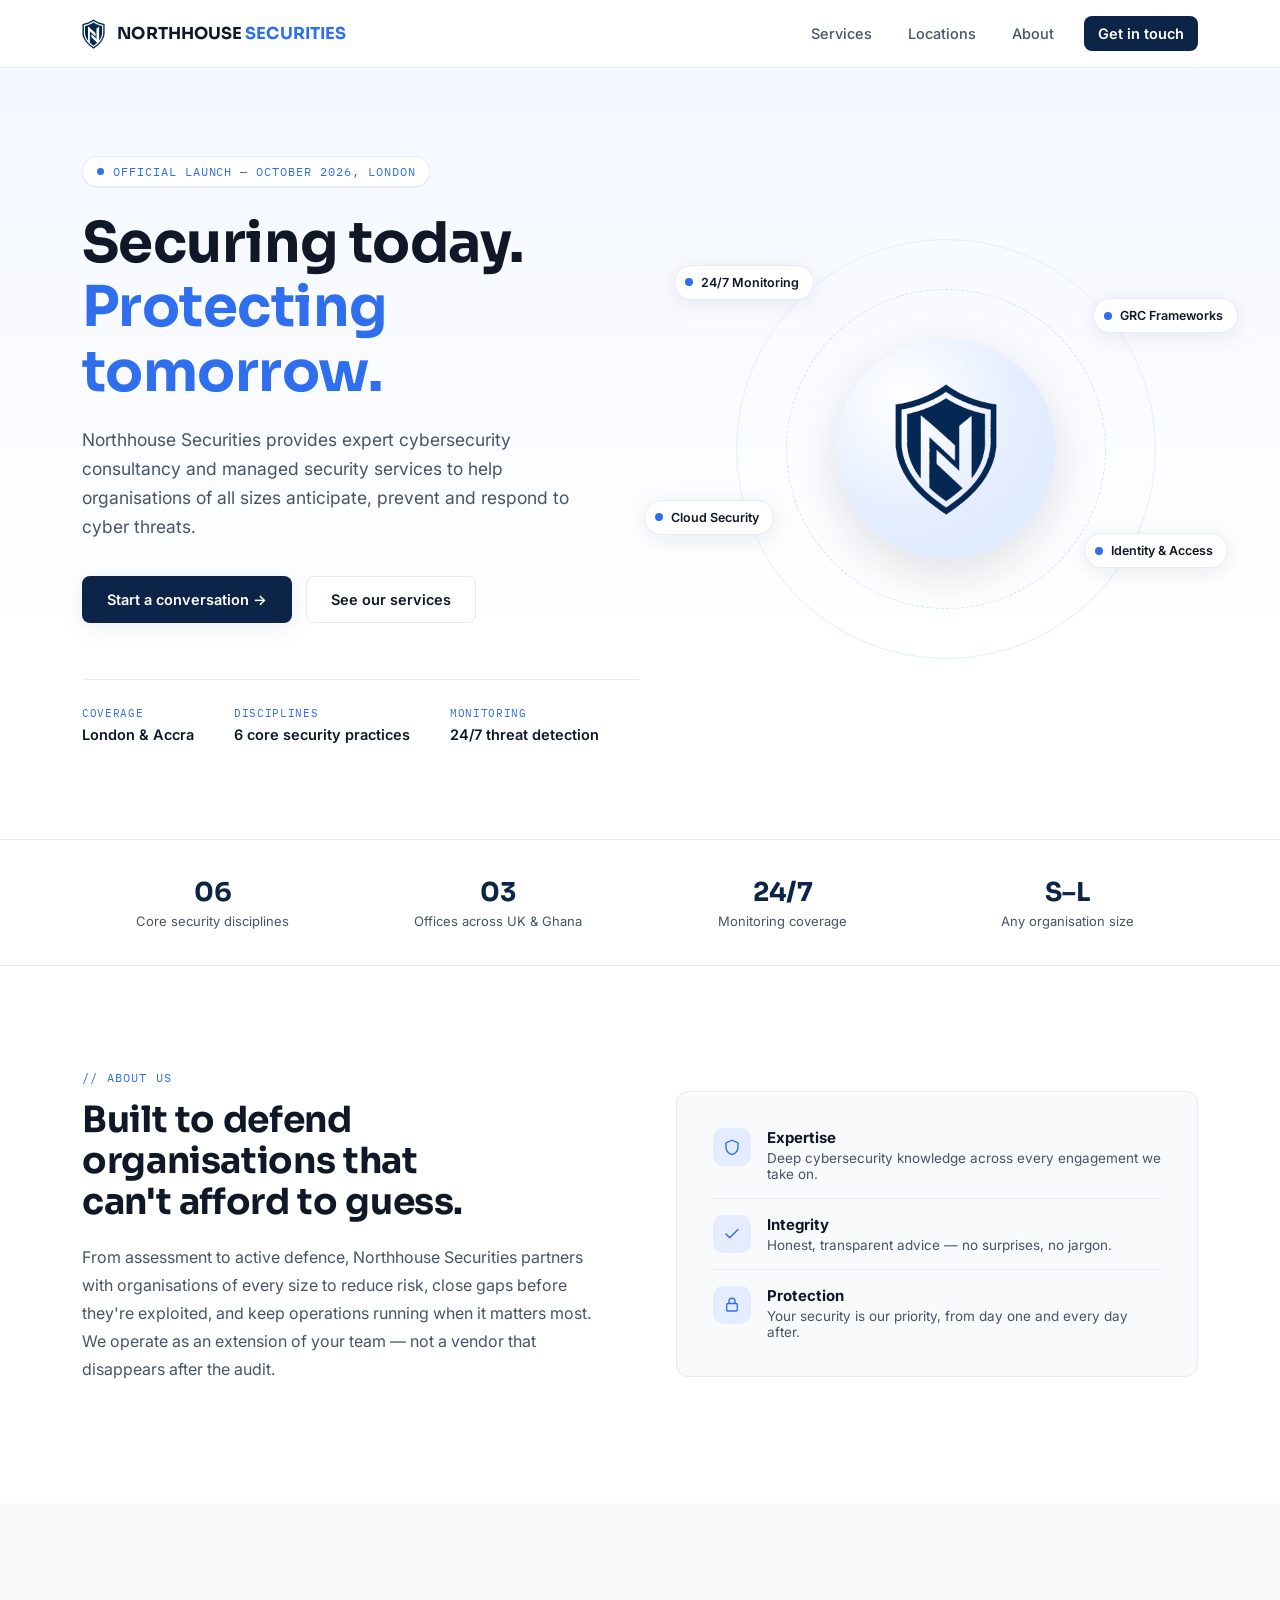
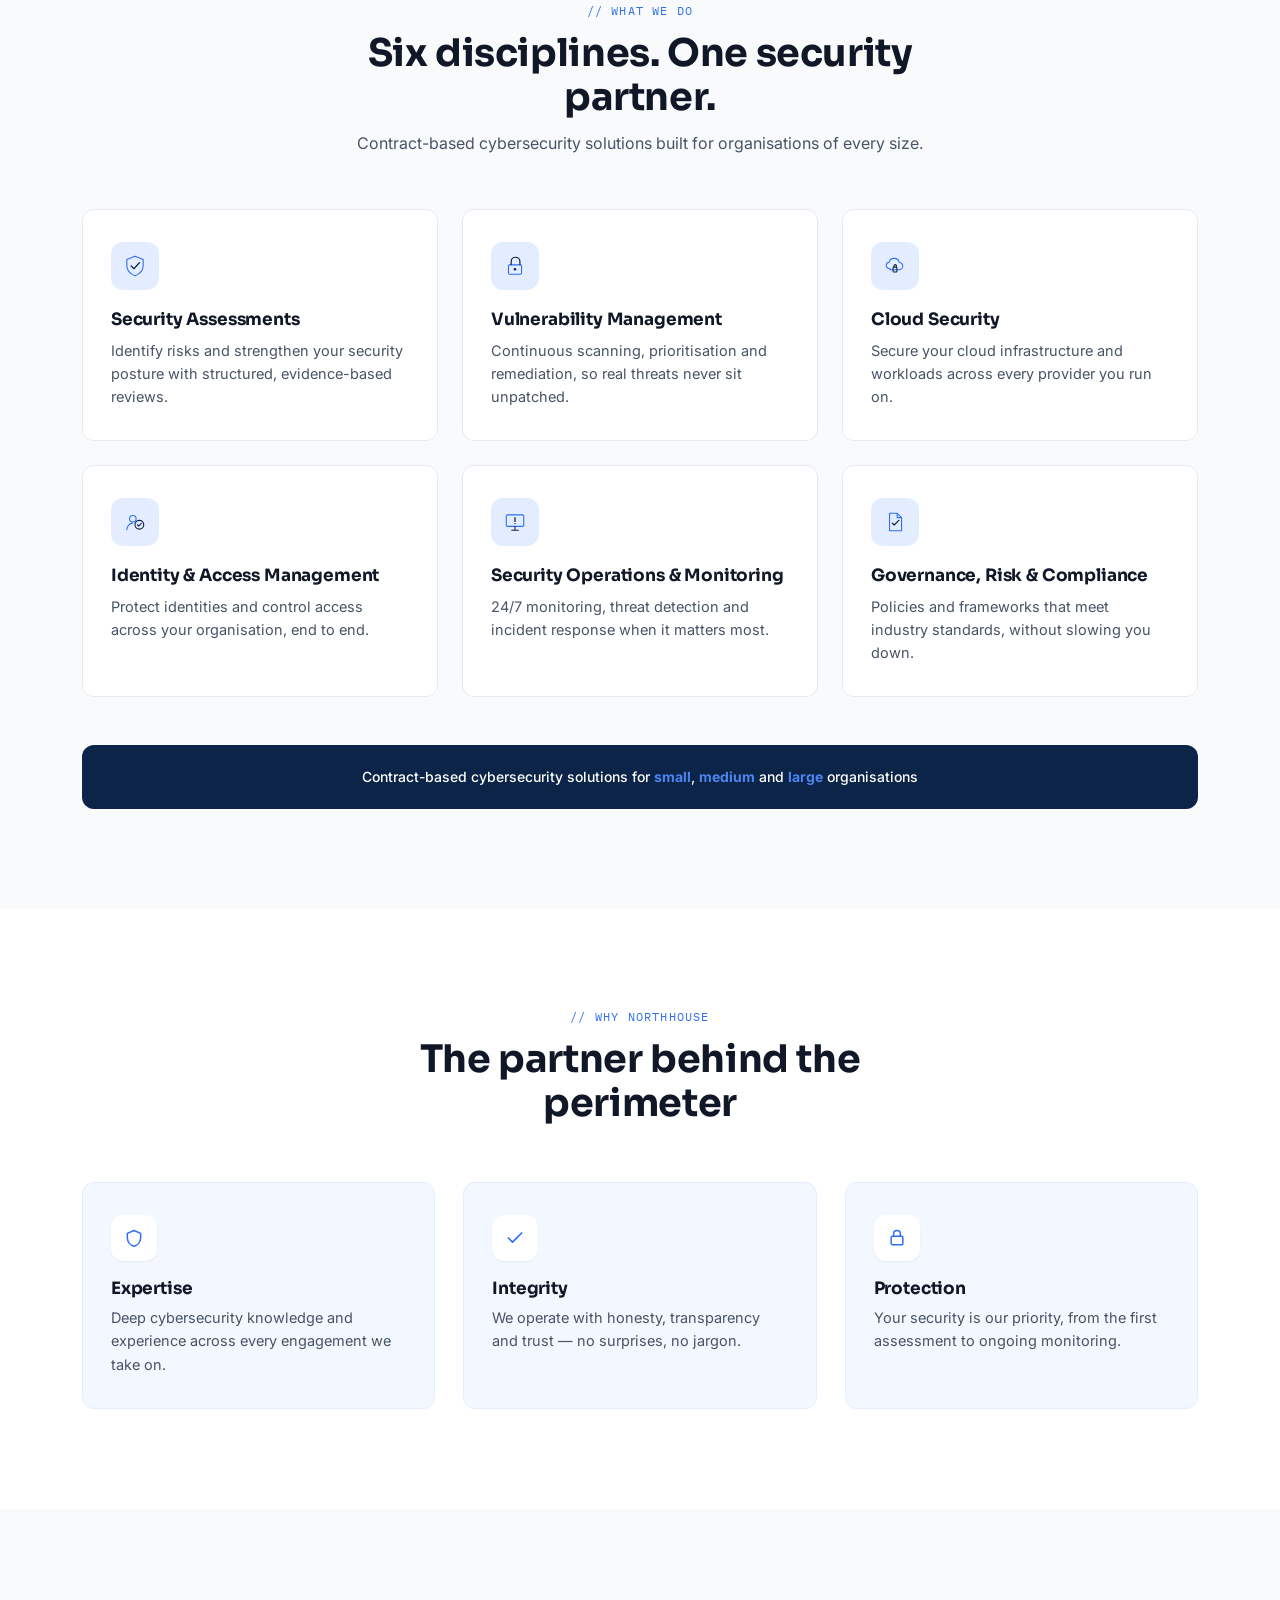
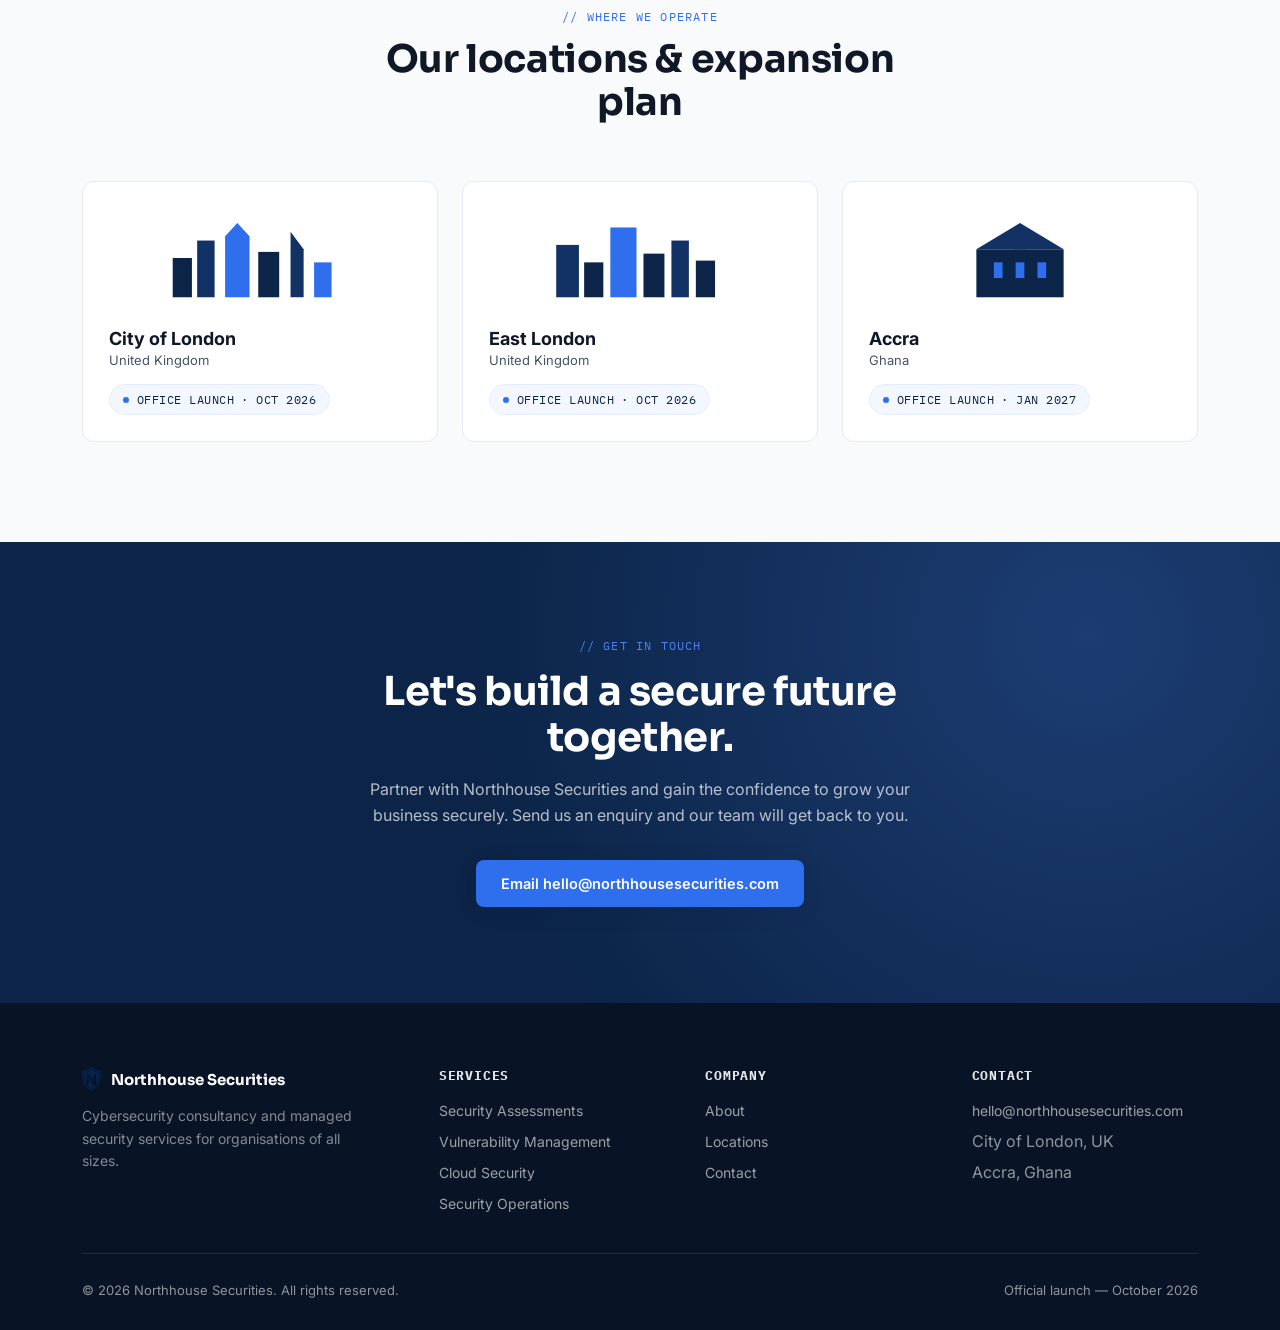
==== index.html @ 87405f00 "Add files via upload" ====
<!DOCTYPE html>
<html lang="en">
<head>
<meta charset="UTF-8">
<meta name="viewport" content="width=device-width, initial-scale=1.0">
<title>Northhouse Securities — Cybersecurity Consultancy &amp; Managed Security Services</title>
<meta name="description" content="Northhouse Securities provides expert cybersecurity consultancy and managed security services to help organisations of all sizes anticipate, prevent and respond to cyber threats.">
<link rel="icon" type="image/png" href="assets/logo.png">

<link rel="preconnect" href="https://fonts.googleapis.com">
<link rel="preconnect" href="https://fonts.gstatic.com" crossorigin>
<link href="https://fonts.googleapis.com/css2?family=Sora:wght@600;700;800&family=Inter:wght@400;500;600;700&family=IBM+Plex+Mono:wght@500;600&display=swap" rel="stylesheet">

<link rel="stylesheet" href="styles.css">
</head>
<body>

<header class="site-nav">
  <div class="nav-inner">
    <a href="#top" class="brand">
      <img src="assets/logo.png" alt="Northhouse Securities shield logo">
      <span class="brand-name">NORTHHOUSE <span>SECURITIES</span></span>
    </a>
    <button class="nav-toggle" aria-label="Toggle navigation menu" aria-expanded="false">
      <span></span><span></span><span></span>
    </button>
    <nav class="primary">
      <a href="#services">Services</a>
      <a href="#locations">Locations</a>
      <a href="#about">About</a>
      <a href="#contact" class="nav-cta">Get in touch</a>
    </nav>
  </div>
</header>

<main id="top">

  <!-- HERO -->
  <section class="hero">
    <div class="wrap hero-inner">
      <div>
        <span class="eyebrow"><span class="dot"></span> Official launch — October 2026, London</span>
        <h1>Securing today. <span class="accent">Protecting tomorrow.</span></h1>
        <p class="lede">Northhouse Securities provides expert cybersecurity consultancy and managed security services to help organisations of all sizes anticipate, prevent and respond to cyber threats.</p>
        <div class="hero-actions">
          <a href="#contact" class="btn btn-primary">Start a conversation →</a>
          <a href="#services" class="btn btn-ghost">See our services</a>
        </div>
        <div class="hero-meta">
          <div><div class="k">Coverage</div><div class="v">London &amp; Accra</div></div>
          <div><div class="k">Disciplines</div><div class="v">6 core security practices</div></div>
          <div><div class="k">Monitoring</div><div class="v">24/7 threat detection</div></div>
        </div>
      </div>
      <div class="hero-graphic" aria-hidden="true">
        <div class="hero-ring ring-1"></div>
        <div class="hero-ring ring-2"></div>
        <div class="hero-orb"><img src="assets/logo.png" alt=""></div>
        <div class="floating-chip chip-1"><span class="swatch"></span>24/7 Monitoring</div>
        <div class="floating-chip chip-2"><span class="swatch"></span>Cloud Security</div>
        <div class="floating-chip chip-3"><span class="swatch"></span>GRC Frameworks</div>
        <div class="floating-chip chip-4"><span class="swatch"></span>Identity &amp; Access</div>
      </div>
    </div>
  </section>

  <!-- FACT STRIP -->
  <section class="fact-strip">
    <div class="wrap">
      <div class="item"><div class="num">06</div><div class="lbl">Core security disciplines</div></div>
      <div class="item"><div class="num">03</div><div class="lbl">Offices across UK &amp; Ghana</div></div>
      <div class="item"><div class="num">24/7</div><div class="lbl">Monitoring coverage</div></div>
      <div class="item"><div class="num">S–L</div><div class="lbl">Any organisation size</div></div>
    </div>
  </section>

  <!-- MISSION -->
  <section class="mission" id="about">
    <div class="wrap mission-inner">
      <div>
        <span class="tag">// About us</span>
        <h2>Built to defend organisations that can't afford to guess.</h2>
        <p>From assessment to active defence, Northhouse Securities partners with organisations of every size to reduce risk, close gaps before they're exploited, and keep operations running when it matters most. We operate as an extension of your team — not a vendor that disappears after the audit.</p>
      </div>
      <div class="mission-card">
        <div class="row">
          <div class="icon-badge">
            <svg width="18" height="18" viewBox="0 0 24 24" fill="none"><path d="M12 3L20 6.5V11.5C20 16.5 16.6 20.7 12 22C7.4 20.7 4 16.5 4 11.5V6.5L12 3Z" stroke="#2F6FED" stroke-width="1.8" stroke-linejoin="round"/></svg>
          </div>
          <div>
            <div class="row-title">Expertise</div>
            <div class="row-sub">Deep cybersecurity knowledge across every engagement we take on.</div>
          </div>
        </div>
        <div class="row">
          <div class="icon-badge">
            <svg width="18" height="18" viewBox="0 0 24 24" fill="none"><path d="M4 12L9 17L20 6" stroke="#2F6FED" stroke-width="2" stroke-linecap="round" stroke-linejoin="round"/></svg>
          </div>
          <div>
            <div class="row-title">Integrity</div>
            <div class="row-sub">Honest, transparent advice — no surprises, no jargon.</div>
          </div>
        </div>
        <div class="row">
          <div class="icon-badge">
            <svg width="18" height="18" viewBox="0 0 24 24" fill="none"><rect x="5" y="10" width="14" height="10" rx="1.5" stroke="#2F6FED" stroke-width="1.8"/><path d="M8 10V7A4 4 0 0 1 16 7V10" stroke="#2F6FED" stroke-width="1.8"/></svg>
          </div>
          <div>
            <div class="row-title">Protection</div>
            <div class="row-sub">Your security is our priority, from day one and every day after.</div>
          </div>
        </div>
      </div>
    </div>
  </section>

  <!-- SERVICES -->
  <section class="section services" id="services">
    <div class="wrap">
      <div class="section-head">
        <span class="tag">// What we do</span>
        <h2>Six disciplines. One security partner.</h2>
        <p>Contract-based cybersecurity solutions built for organisations of every size.</p>
      </div>
      <div class="services-grid">
        <div class="service-card">
          <div class="icon-badge"><svg width="24" height="24" viewBox="0 0 44 44" fill="none"><path d="M22 4L37 10V21C37 30 30.5 36.5 22 40C13.5 36.5 7 30 7 21V10L22 4Z" stroke="#2F6FED" stroke-width="2" stroke-linejoin="round"/><path d="M15 22L20 27L30 16" stroke="#0B2447" stroke-width="2.2" stroke-linecap="round" stroke-linejoin="round"/></svg></div>
          <h3>Security Assessments</h3>
          <p>Identify risks and strengthen your security posture with structured, evidence-based reviews.</p>
        </div>
        <div class="service-card">
          <div class="icon-badge"><svg width="24" height="24" viewBox="0 0 44 44" fill="none"><rect x="10" y="20" width="24" height="17" rx="2" stroke="#2F6FED" stroke-width="2"/><path d="M15 20V14C15 9.5 18.5 6 23 6C27.5 6 31 9.5 31 14V20" stroke="#0B2447" stroke-width="2.2"/><circle cx="22" cy="28" r="2.4" fill="#0B2447"/></svg></div>
          <h3>Vulnerability Management</h3>
          <p>Continuous scanning, prioritisation and remediation, so real threats never sit unpatched.</p>
        </div>
        <div class="service-card">
          <div class="icon-badge"><svg width="24" height="24" viewBox="0 0 44 44" fill="none"><path d="M13 27C9 27 6 24.2 6 20.8C6 17.7 8.4 15.2 11.4 15C12.4 10.9 16.1 8 20.5 8C25.2 8 29.1 11.3 29.9 15.6C33.4 15.9 36.2 18.7 36.2 22.2C36.2 25.9 33.1 29 29.3 29H13Z" stroke="#2F6FED" stroke-width="2" stroke-linejoin="round"/><rect x="18.5" y="24" width="7" height="9" rx="1.4" stroke="#0B2447" stroke-width="2"/><path d="M20.2 24V21.8C20.2 20.5 21.2 19.5 22.4 19.5C23.6 19.5 24.6 20.5 24.6 21.8V24" stroke="#0B2447" stroke-width="2"/></svg></div>
          <h3>Cloud Security</h3>
          <p>Secure your cloud infrastructure and workloads across every provider you run on.</p>
        </div>
        <div class="service-card">
          <div class="icon-badge"><svg width="24" height="24" viewBox="0 0 44 44" fill="none"><circle cx="18" cy="16" r="6" stroke="#2F6FED" stroke-width="2"/><path d="M7 36C7 29.4 12.2 24 18 24" stroke="#2F6FED" stroke-width="2" stroke-linecap="round"/><circle cx="30" cy="27" r="8" stroke="#0B2447" stroke-width="2"/><path d="M26.5 27L28.8 29.5L33.5 24.5" stroke="#0B2447" stroke-width="2" stroke-linecap="round" stroke-linejoin="round"/></svg></div>
          <h3>Identity &amp; Access Management</h3>
          <p>Protect identities and control access across your organisation, end to end.</p>
        </div>
        <div class="service-card">
          <div class="icon-badge"><svg width="24" height="24" viewBox="0 0 44 44" fill="none"><rect x="6" y="9" width="32" height="21" rx="2" stroke="#2F6FED" stroke-width="2"/><path d="M16 37H28" stroke="#0B2447" stroke-width="2" stroke-linecap="round"/><path d="M22 30V37" stroke="#0B2447" stroke-width="2"/><path d="M22 14V21M22 25V25.1" stroke="#0B2447" stroke-width="2.4" stroke-linecap="round"/></svg></div>
          <h3>Security Operations &amp; Monitoring</h3>
          <p>24/7 monitoring, threat detection and incident response when it matters most.</p>
        </div>
        <div class="service-card">
          <div class="icon-badge"><svg width="24" height="24" viewBox="0 0 44 44" fill="none"><path d="M12 6H26L34 14V38H12V6Z" stroke="#2F6FED" stroke-width="2" stroke-linejoin="round"/><path d="M26 6V14H34" stroke="#2F6FED" stroke-width="2" stroke-linejoin="round"/><path d="M17 24L20.5 27.5L29 19" stroke="#0B2447" stroke-width="2.2" stroke-linecap="round" stroke-linejoin="round"/></svg></div>
          <h3>Governance, Risk &amp; Compliance</h3>
          <p>Policies and frameworks that meet industry standards, without slowing you down.</p>
        </div>
      </div>
      <div class="contract-banner">Contract-based cybersecurity solutions for <strong>small</strong>, <strong>medium</strong> and <strong>large</strong> organisations</div>
    </div>
  </section>

  <!-- VALUES -->
  <section class="section values">
    <div class="wrap">
      <div class="section-head">
        <span class="tag">// Why Northhouse</span>
        <h2>The partner behind the perimeter</h2>
      </div>
      <div class="values-grid">
        <div class="value-card">
          <div class="icon-badge"><svg width="20" height="20" viewBox="0 0 24 24" fill="none"><path d="M12 3L20 6.5V11.5C20 16.5 16.6 20.7 12 22C7.4 20.7 4 16.5 4 11.5V6.5L12 3Z" stroke="#2F6FED" stroke-width="1.8" stroke-linejoin="round"/></svg></div>
          <h3>Expertise</h3>
          <p>Deep cybersecurity knowledge and experience across every engagement we take on.</p>
        </div>
        <div class="value-card">
          <div class="icon-badge"><svg width="20" height="20" viewBox="0 0 24 24" fill="none"><path d="M4 12L9 17L20 6" stroke="#2F6FED" stroke-width="2" stroke-linecap="round" stroke-linejoin="round"/></svg></div>
          <h3>Integrity</h3>
          <p>We operate with honesty, transparency and trust — no surprises, no jargon.</p>
        </div>
        <div class="value-card">
          <div class="icon-badge"><svg width="20" height="20" viewBox="0 0 24 24" fill="none"><rect x="5" y="10" width="14" height="10" rx="1.5" stroke="#2F6FED" stroke-width="1.8"/><path d="M8 10V7A4 4 0 0 1 16 7V10" stroke="#2F6FED" stroke-width="1.8"/></svg></div>
          <h3>Protection</h3>
          <p>Your security is our priority, from the first assessment to ongoing monitoring.</p>
        </div>
      </div>
    </div>
  </section>

  <!-- LOCATIONS -->
  <section class="section locations" id="locations">
    <div class="wrap">
      <div class="section-head">
        <span class="tag">// Where we operate</span>
        <h2>Our locations &amp; expansion plan</h2>
      </div>
      <div class="timeline">
        <div class="stop">
          <svg class="skyline" viewBox="0 0 220 110" fill="none" xmlns="http://www.w3.org/2000/svg">
            <rect x="10" y="55" width="22" height="45" fill="#0B2447"/>
            <rect x="38" y="35" width="20" height="65" fill="#123164"/>
            <polygon points="70,100 70,30 84,15 98,30 98,100" fill="#2F6FED"/>
            <rect x="108" y="48" width="24" height="52" fill="#0B2447"/>
            <polygon points="145,100 145,25 160,45 160,100" fill="#123164"/>
            <rect x="172" y="60" width="20" height="40" fill="#2F6FED"/>
          </svg>
          <div class="city">City of London</div>
          <div class="country">United Kingdom</div>
          <div class="launch-tag"><span class="dot"></span> Office launch · Oct 2026</div>
        </div>
        <div class="stop">
          <svg class="skyline" viewBox="0 0 220 110" fill="none" xmlns="http://www.w3.org/2000/svg">
            <rect x="14" y="40" width="26" height="60" fill="#123164"/>
            <rect x="46" y="60" width="22" height="40" fill="#0B2447"/>
            <rect x="76" y="20" width="30" height="80" fill="#2F6FED"/>
            <rect x="114" y="50" width="24" height="50" fill="#0B2447"/>
            <rect x="146" y="35" width="20" height="65" fill="#123164"/>
            <rect x="174" y="58" width="22" height="42" fill="#0B2447"/>
          </svg>
          <div class="city">East London</div>
          <div class="country">United Kingdom</div>
          <div class="launch-tag"><span class="dot"></span> Office launch · Oct 2026</div>
        </div>
        <div class="stop">
          <svg class="skyline" viewBox="0 0 220 110" fill="none" xmlns="http://www.w3.org/2000/svg">
            <rect x="60" y="45" width="100" height="55" fill="#0B2447"/>
            <polygon points="60,45 110,15 160,45" fill="#123164"/>
            <rect x="80" y="60" width="10" height="18" fill="#2F6FED"/>
            <rect x="105" y="60" width="10" height="18" fill="#2F6FED"/>
            <rect x="130" y="60" width="10" height="18" fill="#2F6FED"/>
            <rect x="103" y="30" width="14" height="15" fill="#123164"/>
          </svg>
          <div class="city">Accra</div>
          <div class="country">Ghana</div>
          <div class="launch-tag"><span class="dot"></span> Office launch · Jan 2027</div>
        </div>
      </div>
    </div>
  </section>

  <!-- CTA / CONTACT -->
  <section class="cta-section" id="contact">
    <div class="wrap cta-inner">
      <span class="tag">// Get in touch</span>
      <h2>Let's build a secure future together.</h2>
      <p>Partner with Northhouse Securities and gain the confidence to grow your business securely. Send us an enquiry and our team will get back to you.</p>
      <div class="cta-actions">
        <a href="mailto:hello@northhousesecurities.com" class="btn btn-primary">Email hello@northhousesecurities.com</a>
      </div>
    </div>
  </section>

</main>

<footer>
  <div class="wrap">
    <div class="footer-grid">
      <div>
        <div class="footer-brand">
          <img src="assets/logo.png" alt="Northhouse Securities">
          <span>Northhouse Securities</span>
        </div>
        <p class="footer-desc">Cybersecurity consultancy and managed security services for organisations of all sizes.</p>
      </div>
      <div class="footer-col">
        <h4>Services</h4>
        <ul>
          <li><a href="#services">Security Assessments</a></li>
          <li><a href="#services">Vulnerability Management</a></li>
          <li><a href="#services">Cloud Security</a></li>
          <li><a href="#services">Security Operations</a></li>
        </ul>
      </div>
      <div class="footer-col">
        <h4>Company</h4>
        <ul>
          <li><a href="#about">About</a></li>
          <li><a href="#locations">Locations</a></li>
          <li><a href="#contact">Contact</a></li>
        </ul>
      </div>
      <div class="footer-col">
        <h4>Contact</h4>
        <ul>
          <li><a href="mailto:hello@northhousesecurities.com">hello@northhousesecurities.com</a></li>
          <li>City of London, UK</li>
          <li>Accra, Ghana</li>
        </ul>
      </div>
    </div>
    <div class="footer-bottom">
      <div>© 2026 Northhouse Securities. All rights reserved.</div>
      <div>Official launch — October 2026</div>
    </div>
  </div>
</footer>

<script src="script.js"></script>
</body>
</html>
---- styles.css ----
:root{
  --navy-950:#081326;
  --navy-900:#0b2447;
  --navy-800:#123164;
  --navy-700:#1a4080;
  --blue-600:#2f6fed;
  --blue-500:#4d84f2;
  --blue-100:#e4edff;
  --blue-50:#f3f7ff;
  --slate-900:#101828;
  --slate-600:#475467;
  --slate-400:#98a2b3;
  --border:#e6eaf2;
  --gray-50:#f8fafc;
  --white:#ffffff;
  --radius:12px;
  --radius-sm:8px;
  --maxw:1180px;
  --shadow-sm: 0 1px 2px rgba(16,24,40,0.06);
  --shadow-md: 0 4px 24px rgba(16,24,40,0.08);
  --shadow-lg: 0 16px 48px rgba(16,24,40,0.12);
}

*,*::before,*::after{ box-sizing:border-box; }
html{ scroll-behavior:smooth; }
@media (prefers-reduced-motion: reduce){
  html{ scroll-behavior:auto; }
  *{ animation-duration:0.001ms !important; animation-iteration-count:1 !important; transition-duration:0.001ms !important; }
}

body{
  margin:0;
  font-family:'Inter', sans-serif;
  color:var(--slate-600);
  background:var(--white);
  -webkit-font-smoothing:antialiased;
}

h1,h2,h3{
  font-family:'Sora', sans-serif;
  color:var(--slate-900);
  line-height:1.15;
  margin:0;
  letter-spacing:-0.01em;
  font-weight:700;
}

.mono{
  font-family:'IBM Plex Mono', monospace;
  letter-spacing:0.06em;
}

a{ color:inherit; }
img{ max-width:100%; display:block; }

.wrap{
  max-width:var(--maxw);
  margin:0 auto;
  padding:0 32px;
}

:focus-visible{
  outline:3px solid var(--blue-500);
  outline-offset:3px;
}

/* ---------- NAV ---------- */
header.site-nav{
  position:sticky;
  top:0;
  z-index:50;
  background:rgba(255,255,255,0.9);
  backdrop-filter:blur(10px);
  border-bottom:1px solid var(--border);
}
.nav-inner{
  max-width:var(--maxw);
  margin:0 auto;
  padding:16px 32px;
  display:flex;
  align-items:center;
  justify-content:space-between;
}
.brand{
  display:flex;
  align-items:center;
  gap:12px;
  color:var(--slate-900);
  text-decoration:none;
}
.brand img{ height:30px; width:auto; }
.brand-name{
  font-family:'Sora', sans-serif;
  font-weight:700;
  font-size:16.5px;
  letter-spacing:0.005em;
}
.brand-name span{ color:var(--blue-600); }

nav.primary{ display:flex; align-items:center; gap:8px; }
nav.primary a{
  color:var(--slate-600);
  text-decoration:none;
  font-size:14.5px;
  font-weight:500;
  padding:9px 14px;
  border-radius:var(--radius-sm);
  transition:color .15s ease, background .15s ease;
}
nav.primary a:not(.nav-cta):hover{ color:var(--slate-900); background:var(--gray-50); }
.nav-cta{
  background:var(--navy-900) !important;
  color:var(--white) !important;
  margin-left:8px;
  font-weight:600 !important;
}
.nav-cta:hover{ background:var(--blue-600) !important; }

.nav-toggle{
  display:none;
  background:none;
  border:1px solid var(--border);
  border-radius:var(--radius-sm);
  width:40px;
  height:36px;
  padding:0;
  cursor:pointer;
  flex-direction:column;
  align-items:center;
  justify-content:center;
  gap:5px;
}
.nav-toggle span{
  display:block;
  width:18px;
  height:2px;
  background:var(--slate-900);
  transition:transform .2s ease, opacity .2s ease;
}
.nav-toggle[aria-expanded="true"] span:nth-child(1){ transform:translateY(7px) rotate(45deg); }
.nav-toggle[aria-expanded="true"] span:nth-child(2){ opacity:0; }
.nav-toggle[aria-expanded="true"] span:nth-child(3){ transform:translateY(-7px) rotate(-45deg); }

/* ---------- HERO ---------- */
.hero{
  position:relative;
  background:linear-gradient(180deg, var(--blue-50) 0%, var(--white) 78%);
  overflow:hidden;
  padding:88px 0 96px;
}
.hero-inner{
  display:grid;
  grid-template-columns:1.05fr 0.95fr;
  gap:56px;
  align-items:center;
  position:relative;
  z-index:2;
}
.eyebrow{
  display:inline-flex;
  align-items:center;
  gap:9px;
  font-family:'IBM Plex Mono', monospace;
  font-size:12px;
  letter-spacing:0.08em;
  text-transform:uppercase;
  color:var(--blue-600);
  background:var(--white);
  border:1px solid var(--blue-100);
  padding:7px 14px;
  border-radius:999px;
  margin-bottom:24px;
  box-shadow:var(--shadow-sm);
}
.eyebrow .dot{
  width:7px; height:7px; border-radius:50%;
  background:var(--blue-600);
  box-shadow:0 0 0 0 rgba(47,111,237,0.5);
  animation:pulse 2s infinite;
}
@keyframes pulse{
  0%{ box-shadow:0 0 0 0 rgba(47,111,237,0.45); }
  70%{ box-shadow:0 0 0 8px rgba(47,111,237,0); }
  100%{ box-shadow:0 0 0 0 rgba(47,111,237,0); }
}
.hero h1{
  font-size:clamp(36px, 4.6vw, 56px);
  max-width:15ch;
}
.hero h1 .accent{ color:var(--blue-600); }
.hero p.lede{
  font-size:17.5px;
  line-height:1.65;
  color:var(--slate-600);
  max-width:48ch;
  margin:22px 0 34px;
}
.hero-actions{ display:flex; gap:14px; flex-wrap:wrap; align-items:center; }
.btn{
  display:inline-flex;
  align-items:center;
  gap:8px;
  padding:14px 24px;
  border-radius:var(--radius-sm);
  font-family:'Inter', sans-serif;
  font-size:14.5px;
  font-weight:600;
  text-decoration:none;
  transition:transform .15s ease, background .15s ease, border-color .15s ease, box-shadow .15s ease;
  cursor:pointer;
  border:1px solid transparent;
}
.btn:hover{ transform:translateY(-1px); }
.btn-primary{ background:var(--navy-900); color:var(--white); box-shadow:var(--shadow-md); }
.btn-primary:hover{ background:var(--blue-600); }
.btn-ghost{ border-color:var(--border); color:var(--slate-900); background:var(--white); }
.btn-ghost:hover{ border-color:var(--slate-400); }

.hero-meta{
  margin-top:56px;
  display:flex;
  gap:40px;
  flex-wrap:wrap;
  border-top:1px solid var(--border);
  padding-top:26px;
}
.hero-meta div .k{ font-size:11px; color:var(--blue-600); margin-bottom:6px; font-family:'IBM Plex Mono',monospace; letter-spacing:0.06em; text-transform:uppercase; }
.hero-meta div .v{ font-size:14.5px; font-weight:600; color:var(--slate-900); }

/* Hero graphic */
.hero-graphic{
  position:relative;
  height:420px;
  display:flex;
  align-items:center;
  justify-content:center;
}
.hero-ring{
  position:absolute;
  border-radius:50%;
  border:1px solid var(--blue-100);
}
.ring-1{ width:420px; height:420px; }
.ring-2{ width:320px; height:320px; border-style:dashed; border-color:#cfe0ff; }
.hero-orb{
  width:220px; height:220px;
  border-radius:50%;
  background:radial-gradient(circle at 32% 28%, #ffffff 0%, var(--blue-100) 55%, #dfeaff 100%);
  box-shadow:var(--shadow-lg);
  display:flex;
  align-items:center;
  justify-content:center;
}
.hero-orb img{ width:104px; height:auto; }
.floating-chip{
  position:absolute;
  display:flex;
  align-items:center;
  gap:8px;
  background:var(--white);
  border:1px solid var(--border);
  box-shadow:var(--shadow-md);
  border-radius:999px;
  padding:9px 14px 9px 10px;
  font-size:12.5px;
  font-weight:600;
  color:var(--slate-900);
  animation:float 5s ease-in-out infinite;
}
.floating-chip .swatch{ width:8px; height:8px; border-radius:50%; background:var(--blue-600); flex:none; }
.chip-1{ top:6%; left:-4%; animation-delay:0s; }
.chip-2{ top:62%; left:-10%; animation-delay:1.2s; }
.chip-3{ top:14%; right:-8%; animation-delay:0.6s; }
.chip-4{ top:70%; right:-6%; animation-delay:1.8s; }
@keyframes float{
  0%,100%{ transform:translateY(0); }
  50%{ transform:translateY(-10px); }
}

/* ---------- FACT STRIP ---------- */
.fact-strip{
  background:var(--white);
  border-top:1px solid var(--border);
  border-bottom:1px solid var(--border);
  padding:36px 0;
}
.fact-strip .wrap{
  display:grid;
  grid-template-columns:repeat(4,1fr);
  gap:24px;
}
.fact-strip .item{ text-align:center; }
.fact-strip .num{
  font-family:'Sora', sans-serif;
  font-weight:700;
  font-size:26px;
  color:var(--navy-900);
}
.fact-strip .lbl{ font-size:13px; color:var(--slate-600); margin-top:4px; }

/* ---------- MISSION ---------- */
.mission{ padding:104px 0; background:var(--white); }
.mission-inner{
  display:grid;
  grid-template-columns:1fr 1fr;
  gap:72px;
  align-items:center;
}
.mission .tag{
  font-family:'IBM Plex Mono', monospace;
  font-size:12px;
  letter-spacing:0.1em;
  color:var(--blue-600);
  text-transform:uppercase;
  display:block;
  margin-bottom:14px;
}
.mission h2{ font-size:clamp(26px,3.2vw,36px); max-width:15ch; margin-bottom:20px; }
.mission p{ font-size:16px; line-height:1.75; color:var(--slate-600); }
.mission-card{
  background:var(--gray-50);
  border:1px solid var(--border);
  border-radius:var(--radius);
  padding:36px;
}
.mission-card .row{
  display:flex;
  gap:16px;
  align-items:flex-start;
  padding:16px 0;
  border-bottom:1px solid var(--border);
}
.mission-card .row:last-child{ border-bottom:none; padding-bottom:0; }
.mission-card .row:first-child{ padding-top:0; }
.mission-card .icon-badge{
  width:38px; height:38px;
  border-radius:10px;
  background:var(--blue-100);
  display:flex; align-items:center; justify-content:center;
  flex:none;
}
.mission-card .row-title{ font-weight:700; color:var(--slate-900); font-size:15px; margin-bottom:3px; }
.mission-card .row-sub{ font-size:13.5px; color:var(--slate-600); }

/* ---------- SECTION HEAD ---------- */
.section{ padding:100px 0; }
.section-head{
  max-width:60ch;
  margin:0 auto 56px;
  text-align:center;
}
.section-head .tag{
  font-family:'IBM Plex Mono', monospace;
  font-size:12px;
  letter-spacing:0.1em;
  color:var(--blue-600);
  text-transform:uppercase;
  margin-bottom:14px;
  display:block;
}
.section-head h2{ font-size:clamp(28px,3.6vw,38px); }
.section-head p{ margin-top:14px; font-size:16px; color:var(--slate-600); }

/* ---------- SERVICES ---------- */
.services{ background:var(--gray-50); }
.services-grid{
  display:grid;
  grid-template-columns:repeat(3,1fr);
  gap:24px;
}
.service-card{
  background:var(--white);
  border:1px solid var(--border);
  border-radius:var(--radius);
  padding:32px 28px;
  transition:transform .18s ease, box-shadow .18s ease, border-color .18s ease;
}
.service-card:hover{ transform:translateY(-3px); box-shadow:var(--shadow-md); border-color:#d8e2f5; }
.service-card .icon-badge{
  width:48px; height:48px;
  border-radius:12px;
  background:var(--blue-100);
  display:flex; align-items:center; justify-content:center;
  margin-bottom:20px;
}
.service-card h3{
  font-size:17px;
  font-weight:700;
  color:var(--slate-900);
  margin-bottom:9px;
}
.service-card p{
  font-size:14.5px;
  line-height:1.6;
  color:var(--slate-600);
  margin:0;
}

.contract-banner{
  margin-top:48px;
  background:var(--navy-900);
  color:var(--white);
  padding:20px 32px;
  text-align:center;
  line-height:1.7;
  border-radius:var(--radius);
  font-size:14px;
  font-weight:500;
}
.contract-banner strong{ color:var(--blue-500); font-weight:700; }

/* ---------- VALUES ---------- */
.values{ background:var(--white); }
.values-grid{
  display:grid;
  grid-template-columns:repeat(3,1fr);
  gap:28px;
}
.value-card{
  padding:32px 28px;
  border-radius:var(--radius);
  background:var(--blue-50);
  border:1px solid var(--blue-100);
}
.value-card .icon-badge{
  width:46px; height:46px;
  border-radius:12px;
  background:var(--white);
  box-shadow:var(--shadow-sm);
  display:flex; align-items:center; justify-content:center;
  margin-bottom:18px;
}
.value-card h3{ font-size:17px; margin-bottom:8px; }
.value-card p{ font-size:14.5px; line-height:1.6; color:var(--slate-600); margin:0; }

/* ---------- LOCATIONS ---------- */
.locations{ background:var(--gray-50); }
.timeline{
  display:grid;
  grid-template-columns:repeat(3,1fr);
  gap:24px;
}
.stop{
  background:var(--white);
  border:1px solid var(--border);
  border-radius:var(--radius);
  padding:28px 26px 26px;
  position:relative;
}
.stop .skyline{
  width:100%;
  height:96px;
  margin-bottom:18px;
}
.stop .city{
  font-weight:700;
  font-size:18px;
  color:var(--slate-900);
  margin-bottom:3px;
}
.stop .country{
  font-size:13px;
  color:var(--slate-600);
  margin-bottom:16px;
}
.stop .launch-tag{
  display:inline-flex;
  align-items:center;
  gap:8px;
  font-family:'IBM Plex Mono', monospace;
  font-size:11.5px;
  letter-spacing:0.04em;
  text-transform:uppercase;
  color:var(--navy-900);
  background:var(--blue-50);
  border:1px solid var(--blue-100);
  padding:7px 13px;
  border-radius:999px;
}
.stop .launch-tag .dot{ width:6px; height:6px; border-radius:50%; background:var(--blue-600); }

/* ---------- CONTACT / CTA ---------- */
.cta-section{
  background:var(--navy-900);
  color:var(--white);
  padding:96px 0;
  position:relative;
  overflow:hidden;
}
.cta-section::before{
  content:"";
  position:absolute;
  inset:0;
  background:radial-gradient(circle at 85% 20%, rgba(79,132,242,0.25), transparent 55%);
  pointer-events:none;
}
.cta-inner{ position:relative; z-index:1; text-align:center; max-width:640px; margin:0 auto; }
.cta-inner .tag{
  font-family:'IBM Plex Mono', monospace;
  font-size:12px;
  letter-spacing:0.1em;
  color:var(--blue-500);
  text-transform:uppercase;
  display:block;
  margin-bottom:16px;
}
.cta-inner h2{ color:var(--white); font-size:clamp(28px,4vw,40px); margin-bottom:16px; }
.cta-inner p{ color:rgba(255,255,255,0.7); font-size:16px; line-height:1.6; margin-bottom:32px; }
.cta-inner .btn-primary{ background:var(--blue-600); }
.cta-inner .btn-primary:hover{ background:var(--blue-500); }
.cta-inner .btn-ghost{ background:transparent; border-color:rgba(255,255,255,0.25); color:var(--white); }
.cta-inner .btn-ghost:hover{ border-color:rgba(255,255,255,0.6); }
.cta-actions{ display:flex; gap:14px; justify-content:center; flex-wrap:wrap; }

/* ---------- FOOTER ---------- */
footer{
  background:var(--navy-950);
  color:rgba(255,255,255,0.55);
  padding:64px 0 32px;
}
.footer-grid{
  display:grid;
  grid-template-columns:1.4fr 1fr 1fr 1fr;
  gap:40px;
  padding-bottom:40px;
  border-bottom:1px solid rgba(255,255,255,0.1);
}
.footer-brand{ display:flex; align-items:center; gap:10px; color:var(--white); margin-bottom:14px; }
.footer-brand img{ height:24px; }
.footer-brand span{ font-family:'Sora',sans-serif; font-weight:700; font-size:15px; }
.footer-col h4{
  color:rgba(255,255,255,0.9);
  font-size:13px;
  text-transform:uppercase;
  letter-spacing:0.06em;
  font-family:'IBM Plex Mono', monospace;
  margin:0 0 16px;
}
.footer-col ul{ list-style:none; margin:0; padding:0; display:flex; flex-direction:column; gap:11px; }
.footer-col a{ text-decoration:none; color:rgba(255,255,255,0.6); font-size:14px; transition:color .15s ease; }
.footer-col a:hover{ color:var(--white); }
.footer-desc{ font-size:14px; line-height:1.6; color:rgba(255,255,255,0.5); max-width:32ch; }
.footer-bottom{
  padding-top:28px;
  display:flex;
  justify-content:space-between;
  flex-wrap:wrap;
  gap:12px;
  font-size:13px;
}

/* ---------- RESPONSIVE ---------- */
@media (max-width: 980px){
  .hero-inner{ grid-template-columns:1fr; }
  .hero-graphic{ display:none; }
  .mission-inner{ grid-template-columns:1fr; gap:36px; }
  .services-grid{ grid-template-columns:1fr 1fr; }
  .values-grid{ grid-template-columns:1fr; }
  .timeline{ grid-template-columns:1fr; }
  .footer-grid{ grid-template-columns:1fr 1fr; }
  .fact-strip .wrap{ grid-template-columns:1fr 1fr; }
}
@media (max-width: 880px){
  .nav-toggle{ display:flex; }
  nav.primary{
    position:absolute;
    top:100%;
    left:0;
    right:0;
    flex-direction:column;
    align-items:stretch;
    gap:2px;
    background:var(--white);
    border-bottom:1px solid var(--border);
    max-height:0;
    overflow:hidden;
    transition:max-height .25s ease;
    padding:0 16px;
  }
  nav.primary.open{ max-height:320px; padding:12px 16px 16px; }
  nav.primary a{ width:100%; padding:12px 14px; }
  .nav-cta{ margin-left:0; text-align:center; justify-content:center; }
}
@media (max-width: 560px){
  .wrap{ padding:0 20px; }
  .hero{ padding:64px 0 56px; }
  .hero-meta{ flex-direction:column; gap:16px; }
  .services-grid{ grid-template-columns:1fr; }
  .footer-grid{ grid-template-columns:1fr; gap:32px; }
  .footer-bottom{ flex-direction:column; }
}
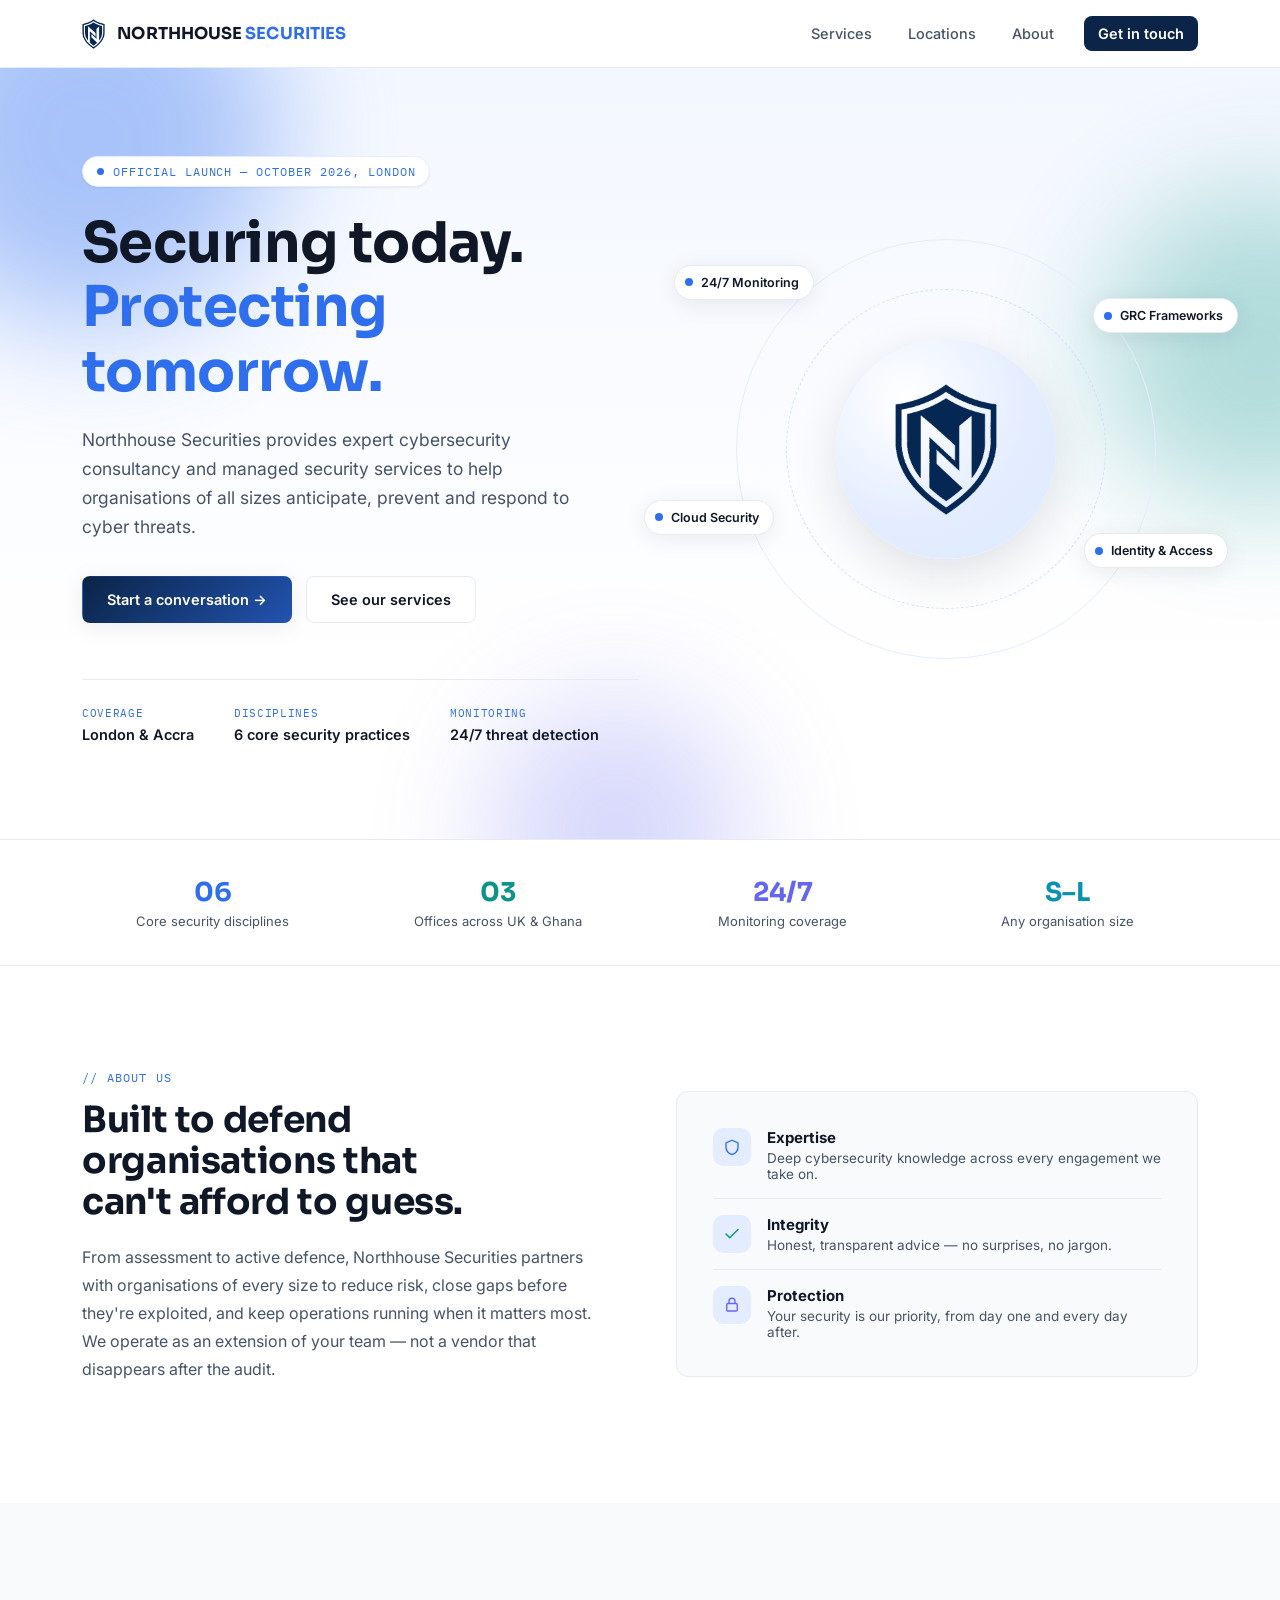
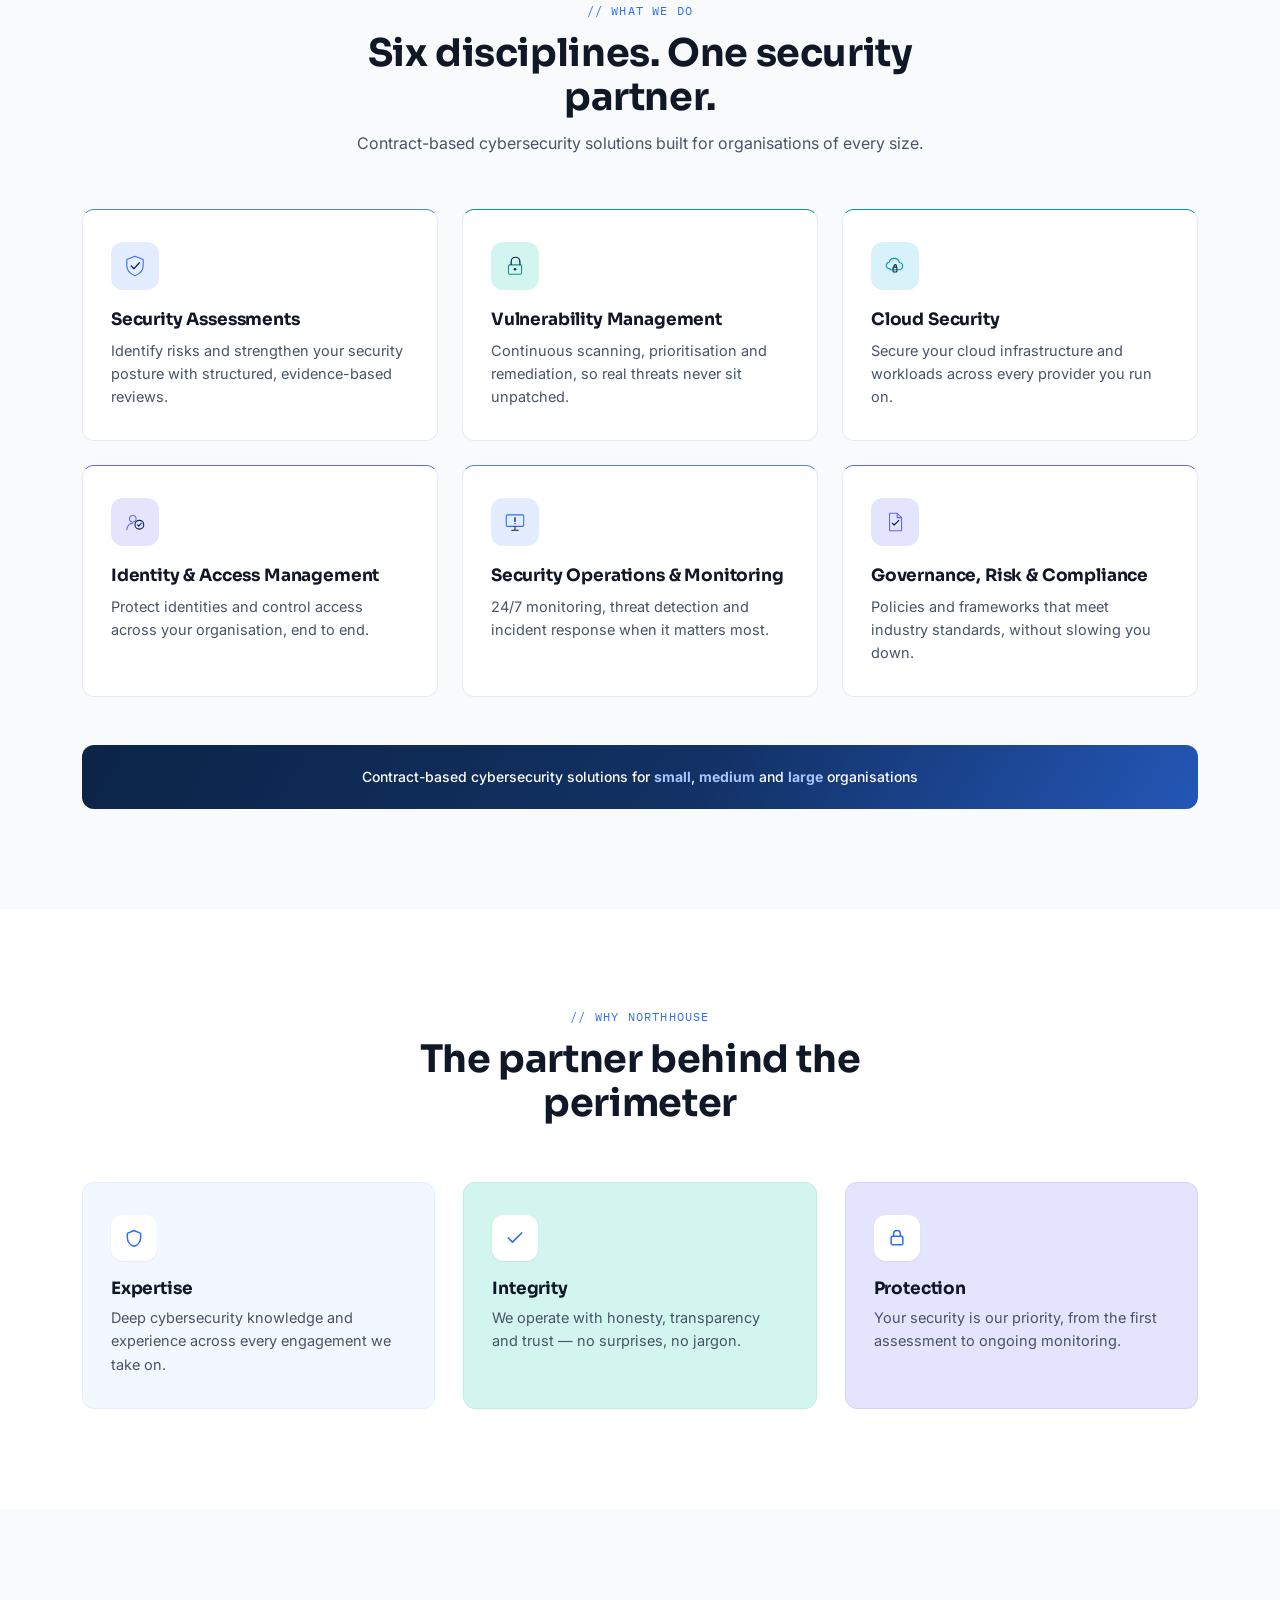
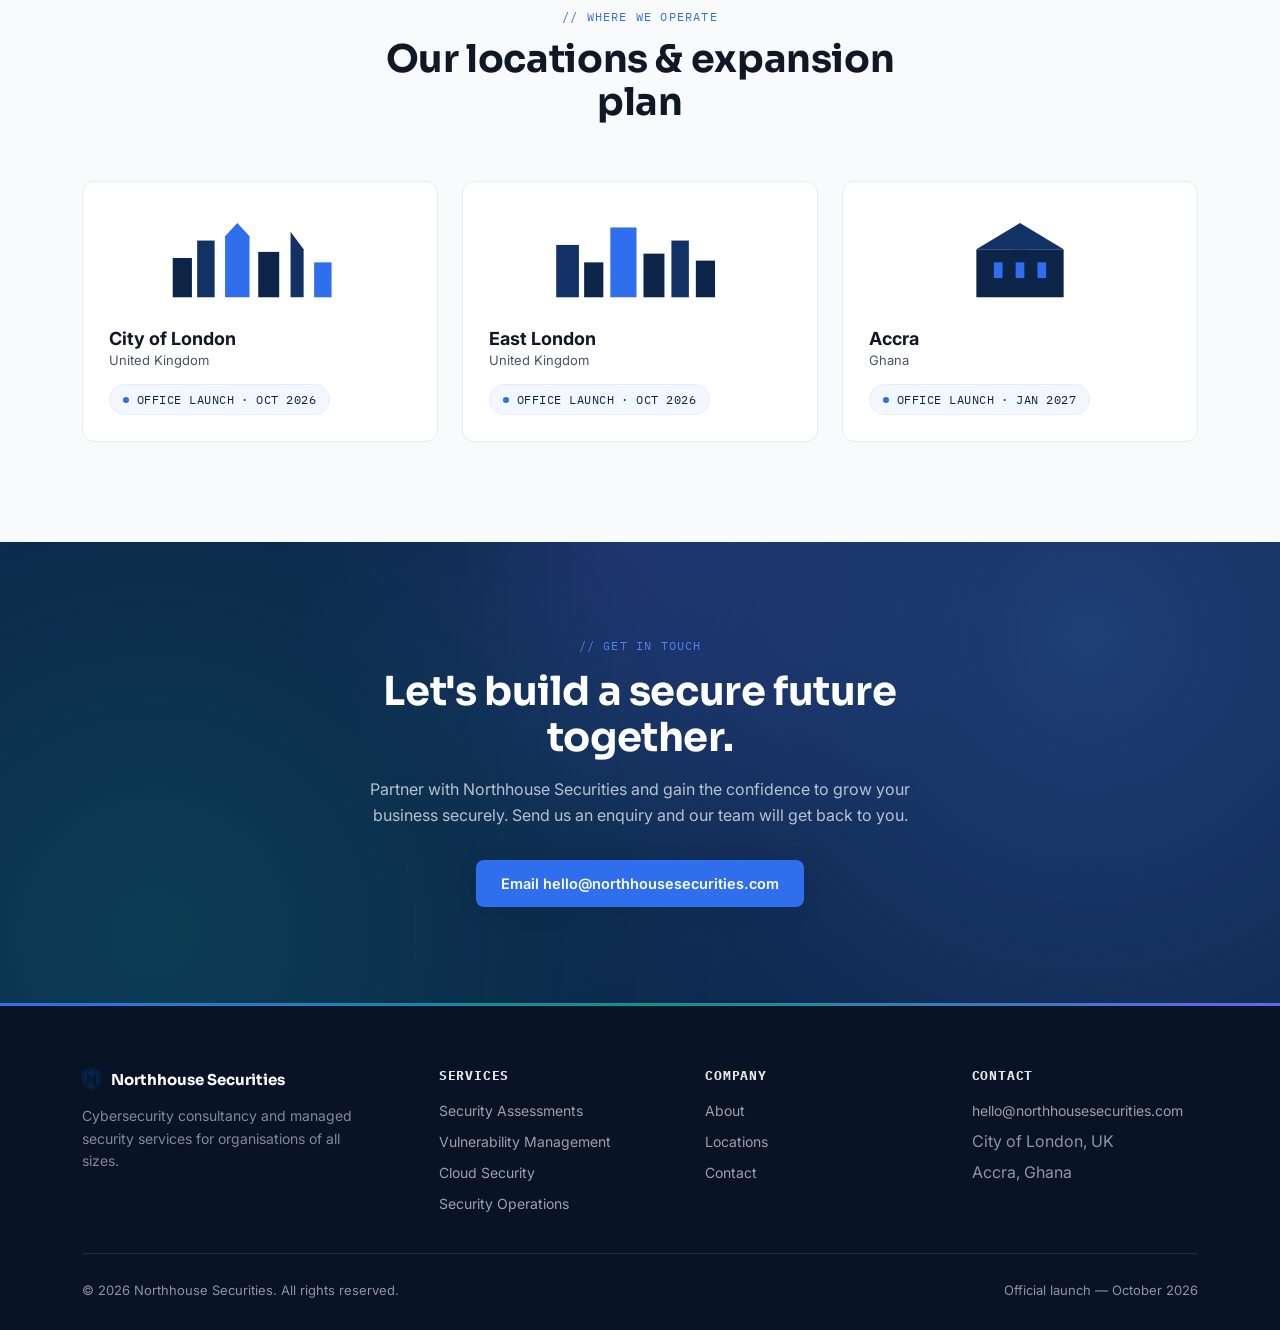
==== commit 8d2e81b8: "Add files via upload" ====
--- a/index.html
+++ b/index.html
@@ -37,6 +37,9 @@
 
   <!-- HERO -->
   <section class="hero">
+    <div class="hero-blob blob-1" aria-hidden="true"></div>
+    <div class="hero-blob blob-2" aria-hidden="true"></div>
+    <div class="hero-blob blob-3" aria-hidden="true"></div>
     <div class="wrap hero-inner">
       <div>
         <span class="eyebrow"><span class="dot"></span> Official launch — October 2026, London</span>
@@ -77,15 +80,15 @@
   <!-- MISSION -->
   <section class="mission" id="about">
     <div class="wrap mission-inner">
-      <div>
+      <div data-reveal>
         <span class="tag">// About us</span>
         <h2>Built to defend organisations that can't afford to guess.</h2>
         <p>From assessment to active defence, Northhouse Securities partners with organisations of every size to reduce risk, close gaps before they're exploited, and keep operations running when it matters most. We operate as an extension of your team — not a vendor that disappears after the audit.</p>
       </div>
-      <div class="mission-card">
+      <div class="mission-card" data-reveal>
         <div class="row">
-          <div class="icon-badge">
-            <svg width="18" height="18" viewBox="0 0 24 24" fill="none"><path d="M12 3L20 6.5V11.5C20 16.5 16.6 20.7 12 22C7.4 20.7 4 16.5 4 11.5V6.5L12 3Z" stroke="#2F6FED" stroke-width="1.8" stroke-linejoin="round"/></svg>
+          <div class="icon-badge c-blue">
+            <svg width="18" height="18" viewBox="0 0 24 24" fill="none"><path d="M12 3L20 6.5V11.5C20 16.5 16.6 20.7 12 22C7.4 20.7 4 16.5 4 11.5V6.5L12 3Z" stroke="currentColor" stroke-width="1.8" stroke-linejoin="round"/></svg>
           </div>
           <div>
             <div class="row-title">Expertise</div>
@@ -93,8 +96,8 @@
           </div>
         </div>
         <div class="row">
-          <div class="icon-badge">
-            <svg width="18" height="18" viewBox="0 0 24 24" fill="none"><path d="M4 12L9 17L20 6" stroke="#2F6FED" stroke-width="2" stroke-linecap="round" stroke-linejoin="round"/></svg>
+          <div class="icon-badge c-teal">
+            <svg width="18" height="18" viewBox="0 0 24 24" fill="none"><path d="M4 12L9 17L20 6" stroke="currentColor" stroke-width="2" stroke-linecap="round" stroke-linejoin="round"/></svg>
           </div>
           <div>
             <div class="row-title">Integrity</div>
@@ -102,8 +105,8 @@
           </div>
         </div>
         <div class="row">
-          <div class="icon-badge">
-            <svg width="18" height="18" viewBox="0 0 24 24" fill="none"><rect x="5" y="10" width="14" height="10" rx="1.5" stroke="#2F6FED" stroke-width="1.8"/><path d="M8 10V7A4 4 0 0 1 16 7V10" stroke="#2F6FED" stroke-width="1.8"/></svg>
+          <div class="icon-badge c-indigo">
+            <svg width="18" height="18" viewBox="0 0 24 24" fill="none"><rect x="5" y="10" width="14" height="10" rx="1.5" stroke="currentColor" stroke-width="1.8"/><path d="M8 10V7A4 4 0 0 1 16 7V10" stroke="currentColor" stroke-width="1.8"/></svg>
           </div>
           <div>
             <div class="row-title">Protection</div>
@@ -117,67 +120,67 @@
   <!-- SERVICES -->
   <section class="section services" id="services">
     <div class="wrap">
-      <div class="section-head">
+      <div class="section-head" data-reveal>
         <span class="tag">// What we do</span>
         <h2>Six disciplines. One security partner.</h2>
         <p>Contract-based cybersecurity solutions built for organisations of every size.</p>
       </div>
-      <div class="services-grid">
-        <div class="service-card">
-          <div class="icon-badge"><svg width="24" height="24" viewBox="0 0 44 44" fill="none"><path d="M22 4L37 10V21C37 30 30.5 36.5 22 40C13.5 36.5 7 30 7 21V10L22 4Z" stroke="#2F6FED" stroke-width="2" stroke-linejoin="round"/><path d="M15 22L20 27L30 16" stroke="#0B2447" stroke-width="2.2" stroke-linecap="round" stroke-linejoin="round"/></svg></div>
+      <div class="services-grid" data-reveal-group>
+        <div class="service-card c-blue" data-reveal>
+          <div class="icon-badge"><svg width="24" height="24" viewBox="0 0 44 44" fill="none"><path d="M22 4L37 10V21C37 30 30.5 36.5 22 40C13.5 36.5 7 30 7 21V10L22 4Z" stroke="currentColor" stroke-width="2" stroke-linejoin="round"/><path d="M15 22L20 27L30 16" stroke="#0B2447" stroke-width="2.2" stroke-linecap="round" stroke-linejoin="round"/></svg></div>
           <h3>Security Assessments</h3>
           <p>Identify risks and strengthen your security posture with structured, evidence-based reviews.</p>
         </div>
-        <div class="service-card">
-          <div class="icon-badge"><svg width="24" height="24" viewBox="0 0 44 44" fill="none"><rect x="10" y="20" width="24" height="17" rx="2" stroke="#2F6FED" stroke-width="2"/><path d="M15 20V14C15 9.5 18.5 6 23 6C27.5 6 31 9.5 31 14V20" stroke="#0B2447" stroke-width="2.2"/><circle cx="22" cy="28" r="2.4" fill="#0B2447"/></svg></div>
+        <div class="service-card c-teal" data-reveal>
+          <div class="icon-badge"><svg width="24" height="24" viewBox="0 0 44 44" fill="none"><rect x="10" y="20" width="24" height="17" rx="2" stroke="currentColor" stroke-width="2"/><path d="M15 20V14C15 9.5 18.5 6 23 6C27.5 6 31 9.5 31 14V20" stroke="#0B2447" stroke-width="2.2"/><circle cx="22" cy="28" r="2.4" fill="#0B2447"/></svg></div>
           <h3>Vulnerability Management</h3>
           <p>Continuous scanning, prioritisation and remediation, so real threats never sit unpatched.</p>
         </div>
-        <div class="service-card">
-          <div class="icon-badge"><svg width="24" height="24" viewBox="0 0 44 44" fill="none"><path d="M13 27C9 27 6 24.2 6 20.8C6 17.7 8.4 15.2 11.4 15C12.4 10.9 16.1 8 20.5 8C25.2 8 29.1 11.3 29.9 15.6C33.4 15.9 36.2 18.7 36.2 22.2C36.2 25.9 33.1 29 29.3 29H13Z" stroke="#2F6FED" stroke-width="2" stroke-linejoin="round"/><rect x="18.5" y="24" width="7" height="9" rx="1.4" stroke="#0B2447" stroke-width="2"/><path d="M20.2 24V21.8C20.2 20.5 21.2 19.5 22.4 19.5C23.6 19.5 24.6 20.5 24.6 21.8V24" stroke="#0B2447" stroke-width="2"/></svg></div>
+        <div class="service-card c-cyan" data-reveal>
+          <div class="icon-badge"><svg width="24" height="24" viewBox="0 0 44 44" fill="none"><path d="M13 27C9 27 6 24.2 6 20.8C6 17.7 8.4 15.2 11.4 15C12.4 10.9 16.1 8 20.5 8C25.2 8 29.1 11.3 29.9 15.6C33.4 15.9 36.2 18.7 36.2 22.2C36.2 25.9 33.1 29 29.3 29H13Z" stroke="currentColor" stroke-width="2" stroke-linejoin="round"/><rect x="18.5" y="24" width="7" height="9" rx="1.4" stroke="#0B2447" stroke-width="2"/><path d="M20.2 24V21.8C20.2 20.5 21.2 19.5 22.4 19.5C23.6 19.5 24.6 20.5 24.6 21.8V24" stroke="#0B2447" stroke-width="2"/></svg></div>
           <h3>Cloud Security</h3>
           <p>Secure your cloud infrastructure and workloads across every provider you run on.</p>
         </div>
-        <div class="service-card">
-          <div class="icon-badge"><svg width="24" height="24" viewBox="0 0 44 44" fill="none"><circle cx="18" cy="16" r="6" stroke="#2F6FED" stroke-width="2"/><path d="M7 36C7 29.4 12.2 24 18 24" stroke="#2F6FED" stroke-width="2" stroke-linecap="round"/><circle cx="30" cy="27" r="8" stroke="#0B2447" stroke-width="2"/><path d="M26.5 27L28.8 29.5L33.5 24.5" stroke="#0B2447" stroke-width="2" stroke-linecap="round" stroke-linejoin="round"/></svg></div>
+        <div class="service-card c-indigo" data-reveal>
+          <div class="icon-badge"><svg width="24" height="24" viewBox="0 0 44 44" fill="none"><circle cx="18" cy="16" r="6" stroke="currentColor" stroke-width="2"/><path d="M7 36C7 29.4 12.2 24 18 24" stroke="currentColor" stroke-width="2" stroke-linecap="round"/><circle cx="30" cy="27" r="8" stroke="#0B2447" stroke-width="2"/><path d="M26.5 27L28.8 29.5L33.5 24.5" stroke="#0B2447" stroke-width="2" stroke-linecap="round" stroke-linejoin="round"/></svg></div>
           <h3>Identity &amp; Access Management</h3>
           <p>Protect identities and control access across your organisation, end to end.</p>
         </div>
-        <div class="service-card">
-          <div class="icon-badge"><svg width="24" height="24" viewBox="0 0 44 44" fill="none"><rect x="6" y="9" width="32" height="21" rx="2" stroke="#2F6FED" stroke-width="2"/><path d="M16 37H28" stroke="#0B2447" stroke-width="2" stroke-linecap="round"/><path d="M22 30V37" stroke="#0B2447" stroke-width="2"/><path d="M22 14V21M22 25V25.1" stroke="#0B2447" stroke-width="2.4" stroke-linecap="round"/></svg></div>
+        <div class="service-card c-blue" data-reveal>
+          <div class="icon-badge"><svg width="24" height="24" viewBox="0 0 44 44" fill="none"><rect x="6" y="9" width="32" height="21" rx="2" stroke="currentColor" stroke-width="2"/><path d="M16 37H28" stroke="#0B2447" stroke-width="2" stroke-linecap="round"/><path d="M22 30V37" stroke="#0B2447" stroke-width="2"/><path d="M22 14V21M22 25V25.1" stroke="#0B2447" stroke-width="2.4" stroke-linecap="round"/></svg></div>
           <h3>Security Operations &amp; Monitoring</h3>
           <p>24/7 monitoring, threat detection and incident response when it matters most.</p>
         </div>
-        <div class="service-card">
-          <div class="icon-badge"><svg width="24" height="24" viewBox="0 0 44 44" fill="none"><path d="M12 6H26L34 14V38H12V6Z" stroke="#2F6FED" stroke-width="2" stroke-linejoin="round"/><path d="M26 6V14H34" stroke="#2F6FED" stroke-width="2" stroke-linejoin="round"/><path d="M17 24L20.5 27.5L29 19" stroke="#0B2447" stroke-width="2.2" stroke-linecap="round" stroke-linejoin="round"/></svg></div>
+        <div class="service-card c-indigo" data-reveal>
+          <div class="icon-badge"><svg width="24" height="24" viewBox="0 0 44 44" fill="none"><path d="M12 6H26L34 14V38H12V6Z" stroke="currentColor" stroke-width="2" stroke-linejoin="round"/><path d="M26 6V14H34" stroke="currentColor" stroke-width="2" stroke-linejoin="round"/><path d="M17 24L20.5 27.5L29 19" stroke="#0B2447" stroke-width="2.2" stroke-linecap="round" stroke-linejoin="round"/></svg></div>
           <h3>Governance, Risk &amp; Compliance</h3>
           <p>Policies and frameworks that meet industry standards, without slowing you down.</p>
         </div>
       </div>
-      <div class="contract-banner">Contract-based cybersecurity solutions for <strong>small</strong>, <strong>medium</strong> and <strong>large</strong> organisations</div>
+      <div class="contract-banner" data-reveal>Contract-based cybersecurity solutions for <strong>small</strong>, <strong>medium</strong> and <strong>large</strong> organisations</div>
     </div>
   </section>
 
   <!-- VALUES -->
   <section class="section values">
     <div class="wrap">
-      <div class="section-head">
+      <div class="section-head" data-reveal>
         <span class="tag">// Why Northhouse</span>
         <h2>The partner behind the perimeter</h2>
       </div>
-      <div class="values-grid">
-        <div class="value-card">
-          <div class="icon-badge"><svg width="20" height="20" viewBox="0 0 24 24" fill="none"><path d="M12 3L20 6.5V11.5C20 16.5 16.6 20.7 12 22C7.4 20.7 4 16.5 4 11.5V6.5L12 3Z" stroke="#2F6FED" stroke-width="1.8" stroke-linejoin="round"/></svg></div>
+      <div class="values-grid" data-reveal-group>
+        <div class="value-card c-blue" data-reveal>
+          <div class="icon-badge"><svg width="20" height="20" viewBox="0 0 24 24" fill="none"><path d="M12 3L20 6.5V11.5C20 16.5 16.6 20.7 12 22C7.4 20.7 4 16.5 4 11.5V6.5L12 3Z" stroke="currentColor" stroke-width="1.8" stroke-linejoin="round"/></svg></div>
           <h3>Expertise</h3>
           <p>Deep cybersecurity knowledge and experience across every engagement we take on.</p>
         </div>
-        <div class="value-card">
-          <div class="icon-badge"><svg width="20" height="20" viewBox="0 0 24 24" fill="none"><path d="M4 12L9 17L20 6" stroke="#2F6FED" stroke-width="2" stroke-linecap="round" stroke-linejoin="round"/></svg></div>
+        <div class="value-card c-teal" data-reveal>
+          <div class="icon-badge"><svg width="20" height="20" viewBox="0 0 24 24" fill="none"><path d="M4 12L9 17L20 6" stroke="currentColor" stroke-width="2" stroke-linecap="round" stroke-linejoin="round"/></svg></div>
           <h3>Integrity</h3>
           <p>We operate with honesty, transparency and trust — no surprises, no jargon.</p>
         </div>
-        <div class="value-card">
-          <div class="icon-badge"><svg width="20" height="20" viewBox="0 0 24 24" fill="none"><rect x="5" y="10" width="14" height="10" rx="1.5" stroke="#2F6FED" stroke-width="1.8"/><path d="M8 10V7A4 4 0 0 1 16 7V10" stroke="#2F6FED" stroke-width="1.8"/></svg></div>
+        <div class="value-card c-indigo" data-reveal>
+          <div class="icon-badge"><svg width="20" height="20" viewBox="0 0 24 24" fill="none"><rect x="5" y="10" width="14" height="10" rx="1.5" stroke="currentColor" stroke-width="1.8"/><path d="M8 10V7A4 4 0 0 1 16 7V10" stroke="currentColor" stroke-width="1.8"/></svg></div>
           <h3>Protection</h3>
           <p>Your security is our priority, from the first assessment to ongoing monitoring.</p>
         </div>
@@ -188,12 +191,12 @@
   <!-- LOCATIONS -->
   <section class="section locations" id="locations">
     <div class="wrap">
-      <div class="section-head">
+      <div class="section-head" data-reveal>
         <span class="tag">// Where we operate</span>
         <h2>Our locations &amp; expansion plan</h2>
       </div>
-      <div class="timeline">
-        <div class="stop">
+      <div class="timeline" data-reveal-group>
+        <div class="stop" data-reveal>
           <svg class="skyline" viewBox="0 0 220 110" fill="none" xmlns="http://www.w3.org/2000/svg">
             <rect x="10" y="55" width="22" height="45" fill="#0B2447"/>
             <rect x="38" y="35" width="20" height="65" fill="#123164"/>
@@ -206,7 +209,7 @@
           <div class="country">United Kingdom</div>
           <div class="launch-tag"><span class="dot"></span> Office launch · Oct 2026</div>
         </div>
-        <div class="stop">
+        <div class="stop" data-reveal>
           <svg class="skyline" viewBox="0 0 220 110" fill="none" xmlns="http://www.w3.org/2000/svg">
             <rect x="14" y="40" width="26" height="60" fill="#123164"/>
             <rect x="46" y="60" width="22" height="40" fill="#0B2447"/>
@@ -219,7 +222,7 @@
           <div class="country">United Kingdom</div>
           <div class="launch-tag"><span class="dot"></span> Office launch · Oct 2026</div>
         </div>
-        <div class="stop">
+        <div class="stop" data-reveal>
           <svg class="skyline" viewBox="0 0 220 110" fill="none" xmlns="http://www.w3.org/2000/svg">
             <rect x="60" y="45" width="100" height="55" fill="#0B2447"/>
             <polygon points="60,45 110,15 160,45" fill="#123164"/>
--- a/styles.css
+++ b/styles.css
@@ -5,8 +5,15 @@
   --navy-700:#1a4080;
   --blue-600:#2f6fed;
   --blue-500:#4d84f2;
+  --blue-300:#a8c4ff;
   --blue-100:#e4edff;
   --blue-50:#f3f7ff;
+  --teal-600:#0d9488;
+  --teal-100:#d3f5ef;
+  --indigo-600:#6366f1;
+  --indigo-100:#e5e4ff;
+  --cyan-600:#0891b2;
+  --cyan-100:#d7f2f8;
   --slate-900:#101828;
   --slate-600:#475467;
   --slate-400:#98a2b3;
@@ -99,6 +106,7 @@
 
 nav.primary{ display:flex; align-items:center; gap:8px; }
 nav.primary a{
+  position:relative;
   color:var(--slate-600);
   text-decoration:none;
   font-size:14.5px;
@@ -107,7 +115,20 @@
   border-radius:var(--radius-sm);
   transition:color .15s ease, background .15s ease;
 }
-nav.primary a:not(.nav-cta):hover{ color:var(--slate-900); background:var(--gray-50); }
+nav.primary a:not(.nav-cta)::after{
+  content:"";
+  position:absolute;
+  left:14px; right:14px;
+  bottom:4px;
+  height:2px;
+  background:var(--blue-600);
+  border-radius:2px;
+  transform:scaleX(0);
+  transform-origin:left;
+  transition:transform .2s ease;
+}
+nav.primary a:not(.nav-cta):hover{ color:var(--slate-900); }
+nav.primary a:not(.nav-cta):hover::after{ transform:scaleX(1); }
 .nav-cta{
   background:var(--navy-900) !important;
   color:var(--white) !important;
@@ -148,6 +169,22 @@
   overflow:hidden;
   padding:88px 0 96px;
 }
+.hero-blob{
+  position:absolute;
+  border-radius:50%;
+  filter:blur(60px);
+  opacity:0.45;
+  pointer-events:none;
+  z-index:1;
+  animation:blob-drift 14s ease-in-out infinite;
+}
+.blob-1{ width:380px; height:380px; top:-120px; left:-100px; background:var(--blue-500); }
+.blob-2{ width:320px; height:320px; top:120px; right:-140px; background:var(--teal-600); opacity:0.3; animation-delay:2s; }
+.blob-3{ width:260px; height:260px; bottom:-120px; left:38%; background:var(--indigo-600); opacity:0.25; animation-delay:4s; }
+@keyframes blob-drift{
+  0%,100%{ transform:translate(0,0) scale(1); }
+  50%{ transform:translate(24px,-18px) scale(1.08); }
+}
 .hero-inner{
   display:grid;
   grid-template-columns:1.05fr 0.95fr;
@@ -155,6 +192,45 @@
   align-items:center;
   position:relative;
   z-index:2;
+}
+
+/* ---------- COLOR ACCENTS ---------- */
+.icon-badge{ color:var(--blue-600); }
+.c-blue{ background:var(--blue-100); color:var(--blue-600); }
+.c-teal{ background:var(--teal-100); color:var(--teal-600); }
+.c-indigo{ background:var(--indigo-100); color:var(--indigo-600); }
+.c-cyan{ background:var(--cyan-100); color:var(--cyan-600); }
+
+.service-card{ border-top:3px solid transparent; }
+.service-card.c-blue{ border-top-color:var(--blue-500); }
+.service-card.c-teal{ border-top-color:var(--teal-600); }
+.service-card.c-indigo{ border-top-color:var(--indigo-600); }
+.service-card.c-cyan{ border-top-color:var(--cyan-600); }
+.service-card.c-blue .icon-badge{ background:var(--blue-100); color:var(--blue-600); }
+.service-card.c-teal .icon-badge{ background:var(--teal-100); color:var(--teal-600); }
+.service-card.c-indigo .icon-badge{ background:var(--indigo-100); color:var(--indigo-600); }
+.service-card.c-cyan .icon-badge{ background:var(--cyan-100); color:var(--cyan-600); }
+
+.fact-strip .item:nth-child(1) .num{ color:var(--blue-600); }
+.fact-strip .item:nth-child(2) .num{ color:var(--teal-600); }
+.fact-strip .item:nth-child(3) .num{ color:var(--indigo-600); }
+.fact-strip .item:nth-child(4) .num{ color:var(--cyan-600); }
+
+/* ---------- SCROLL REVEAL ---------- */
+[data-reveal]{
+  opacity:0;
+  transform:translateY(22px);
+  transition:opacity .6s ease, transform .6s ease;
+}
+[data-reveal].in-view{ opacity:1; transform:translateY(0); }
+[data-reveal-group] [data-reveal]:nth-child(1){ transition-delay:0s; }
+[data-reveal-group] [data-reveal]:nth-child(2){ transition-delay:.08s; }
+[data-reveal-group] [data-reveal]:nth-child(3){ transition-delay:.16s; }
+[data-reveal-group] [data-reveal]:nth-child(4){ transition-delay:.24s; }
+[data-reveal-group] [data-reveal]:nth-child(5){ transition-delay:.32s; }
+[data-reveal-group] [data-reveal]:nth-child(6){ transition-delay:.4s; }
+@media (prefers-reduced-motion: reduce){
+  [data-reveal]{ opacity:1; transform:none; }
 }
 .eyebrow{
   display:inline-flex;
@@ -211,8 +287,15 @@
   border:1px solid transparent;
 }
 .btn:hover{ transform:translateY(-1px); }
-.btn-primary{ background:var(--navy-900); color:var(--white); box-shadow:var(--shadow-md); }
-.btn-primary:hover{ background:var(--blue-600); }
+.btn-primary{
+  background:linear-gradient(135deg, var(--navy-900) 0%, var(--blue-600) 100%);
+  background-size:160% 160%;
+  background-position:0% 0%;
+  color:var(--white);
+  box-shadow:var(--shadow-md);
+  transition:background-position .4s ease, transform .15s ease, box-shadow .15s ease;
+}
+.btn-primary:hover{ background-position:100% 100%; box-shadow:0 8px 24px rgba(47,111,237,0.35); }
 .btn-ghost{ border-color:var(--border); color:var(--slate-900); background:var(--white); }
 .btn-ghost:hover{ border-color:var(--slate-400); }
 
@@ -375,14 +458,16 @@
   padding:32px 28px;
   transition:transform .18s ease, box-shadow .18s ease, border-color .18s ease;
 }
-.service-card:hover{ transform:translateY(-3px); box-shadow:var(--shadow-md); border-color:#d8e2f5; }
+.service-card:hover{ transform:translateY(-4px); box-shadow:var(--shadow-md); border-color:#d8e2f5; }
 .service-card .icon-badge{
   width:48px; height:48px;
   border-radius:12px;
   background:var(--blue-100);
   display:flex; align-items:center; justify-content:center;
   margin-bottom:20px;
-}
+  transition:transform .25s ease;
+}
+.service-card:hover .icon-badge{ transform:scale(1.08) rotate(-4deg); }
 .service-card h3{
   font-size:17px;
   font-weight:700;
@@ -398,7 +483,7 @@
 
 .contract-banner{
   margin-top:48px;
-  background:var(--navy-900);
+  background:linear-gradient(120deg, var(--navy-900) 0%, var(--navy-800) 55%, var(--blue-600) 130%);
   color:var(--white);
   padding:20px 32px;
   text-align:center;
@@ -407,7 +492,7 @@
   font-size:14px;
   font-weight:500;
 }
-.contract-banner strong{ color:var(--blue-500); font-weight:700; }
+.contract-banner strong{ color:var(--blue-300); font-weight:700; }
 
 /* ---------- VALUES ---------- */
 .values{ background:var(--white); }
@@ -421,7 +506,11 @@
   border-radius:var(--radius);
   background:var(--blue-50);
   border:1px solid var(--blue-100);
-}
+  transition:transform .2s ease, box-shadow .2s ease;
+}
+.value-card:hover{ transform:translateY(-3px); box-shadow:var(--shadow-md); }
+.value-card.c-teal{ background:var(--teal-100); border-color:#bdeee5; }
+.value-card.c-indigo{ background:var(--indigo-100); border-color:#d3d2ff; }
 .value-card .icon-badge{
   width:46px; height:46px;
   border-radius:12px;
@@ -491,8 +580,16 @@
   content:"";
   position:absolute;
   inset:0;
-  background:radial-gradient(circle at 85% 20%, rgba(79,132,242,0.25), transparent 55%);
+  background:
+    radial-gradient(circle at 85% 20%, rgba(79,132,242,0.28), transparent 55%),
+    radial-gradient(circle at 12% 85%, rgba(13,148,136,0.22), transparent 50%),
+    radial-gradient(circle at 50% 0%, rgba(99,102,241,0.18), transparent 45%);
   pointer-events:none;
+  animation:cta-glow 10s ease-in-out infinite;
+}
+@keyframes cta-glow{
+  0%,100%{ opacity:1; }
+  50%{ opacity:0.7; }
 }
 .cta-inner{ position:relative; z-index:1; text-align:center; max-width:640px; margin:0 auto; }
 .cta-inner .tag{
@@ -517,6 +614,14 @@
   background:var(--navy-950);
   color:rgba(255,255,255,0.55);
   padding:64px 0 32px;
+  position:relative;
+}
+footer::before{
+  content:"";
+  position:absolute;
+  top:0; left:0; right:0;
+  height:3px;
+  background:linear-gradient(90deg, var(--blue-600), var(--teal-600), var(--indigo-600));
 }
 .footer-grid{
   display:grid;
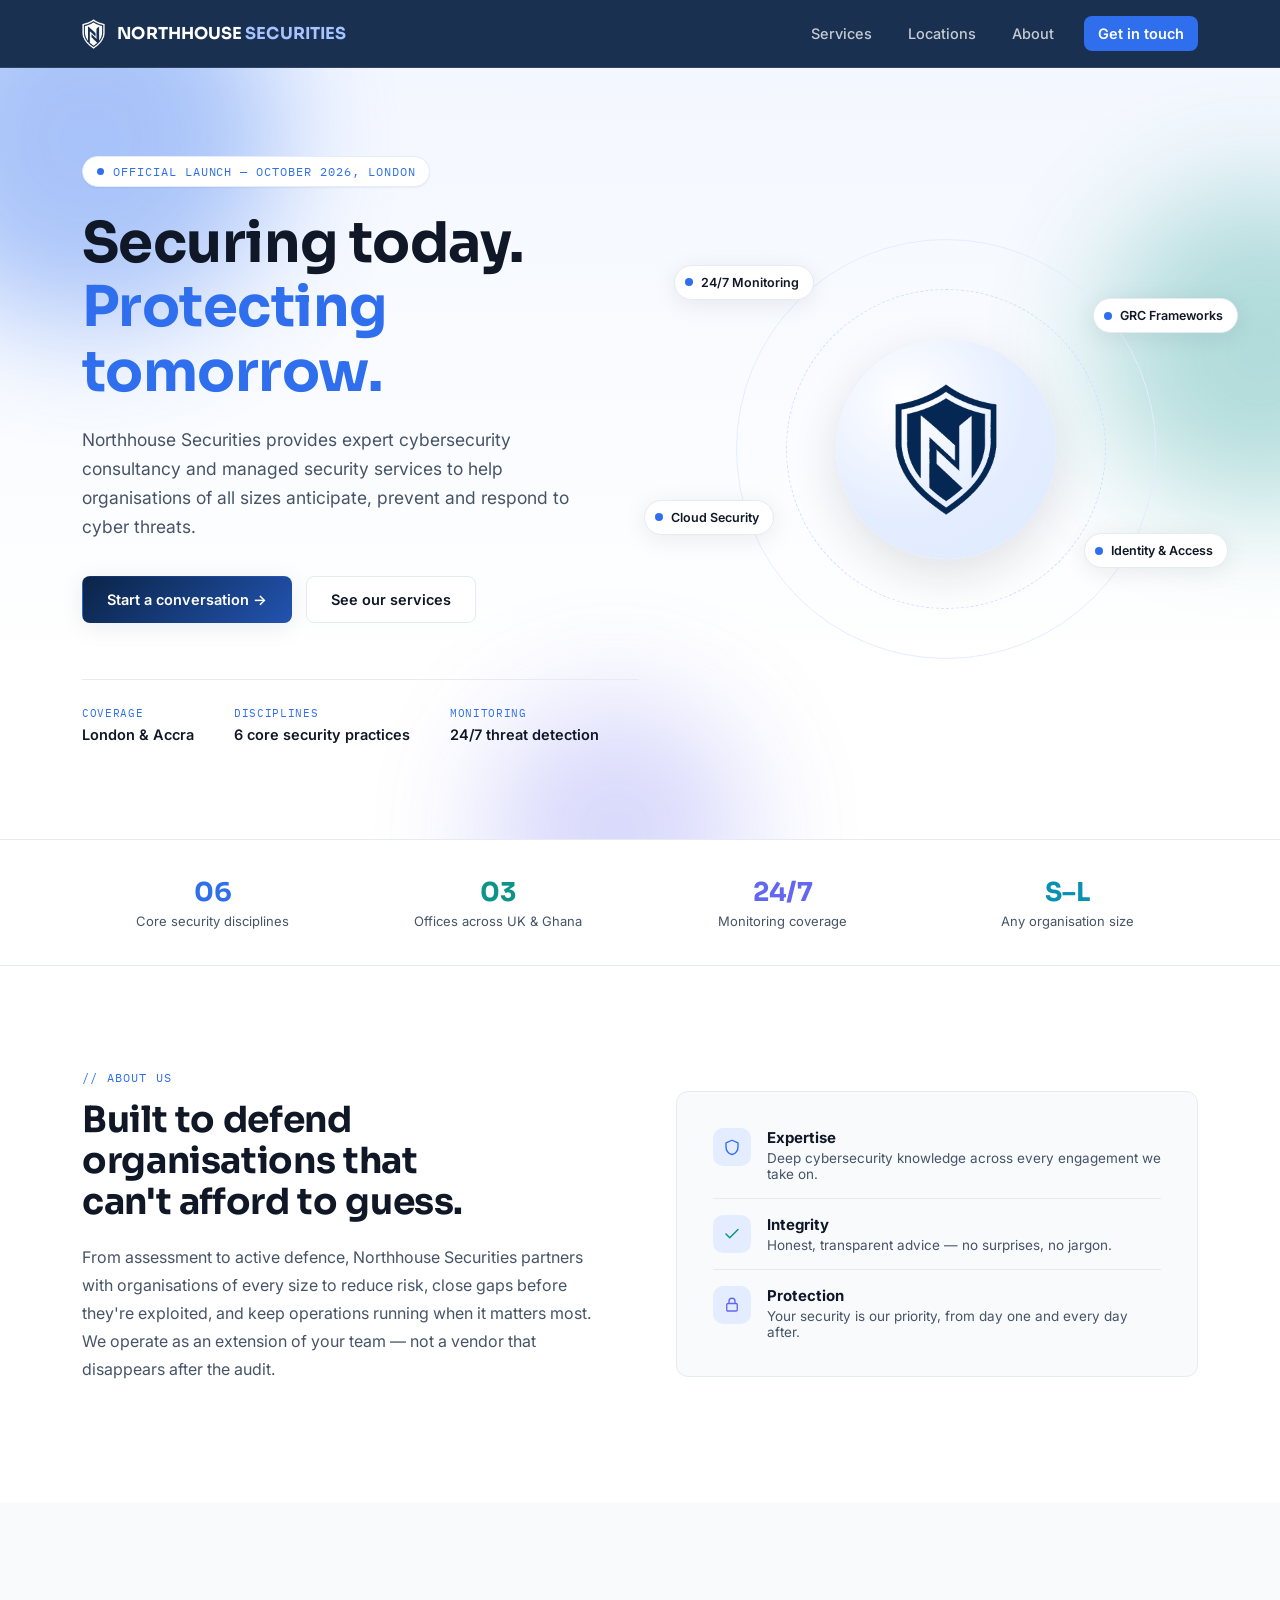
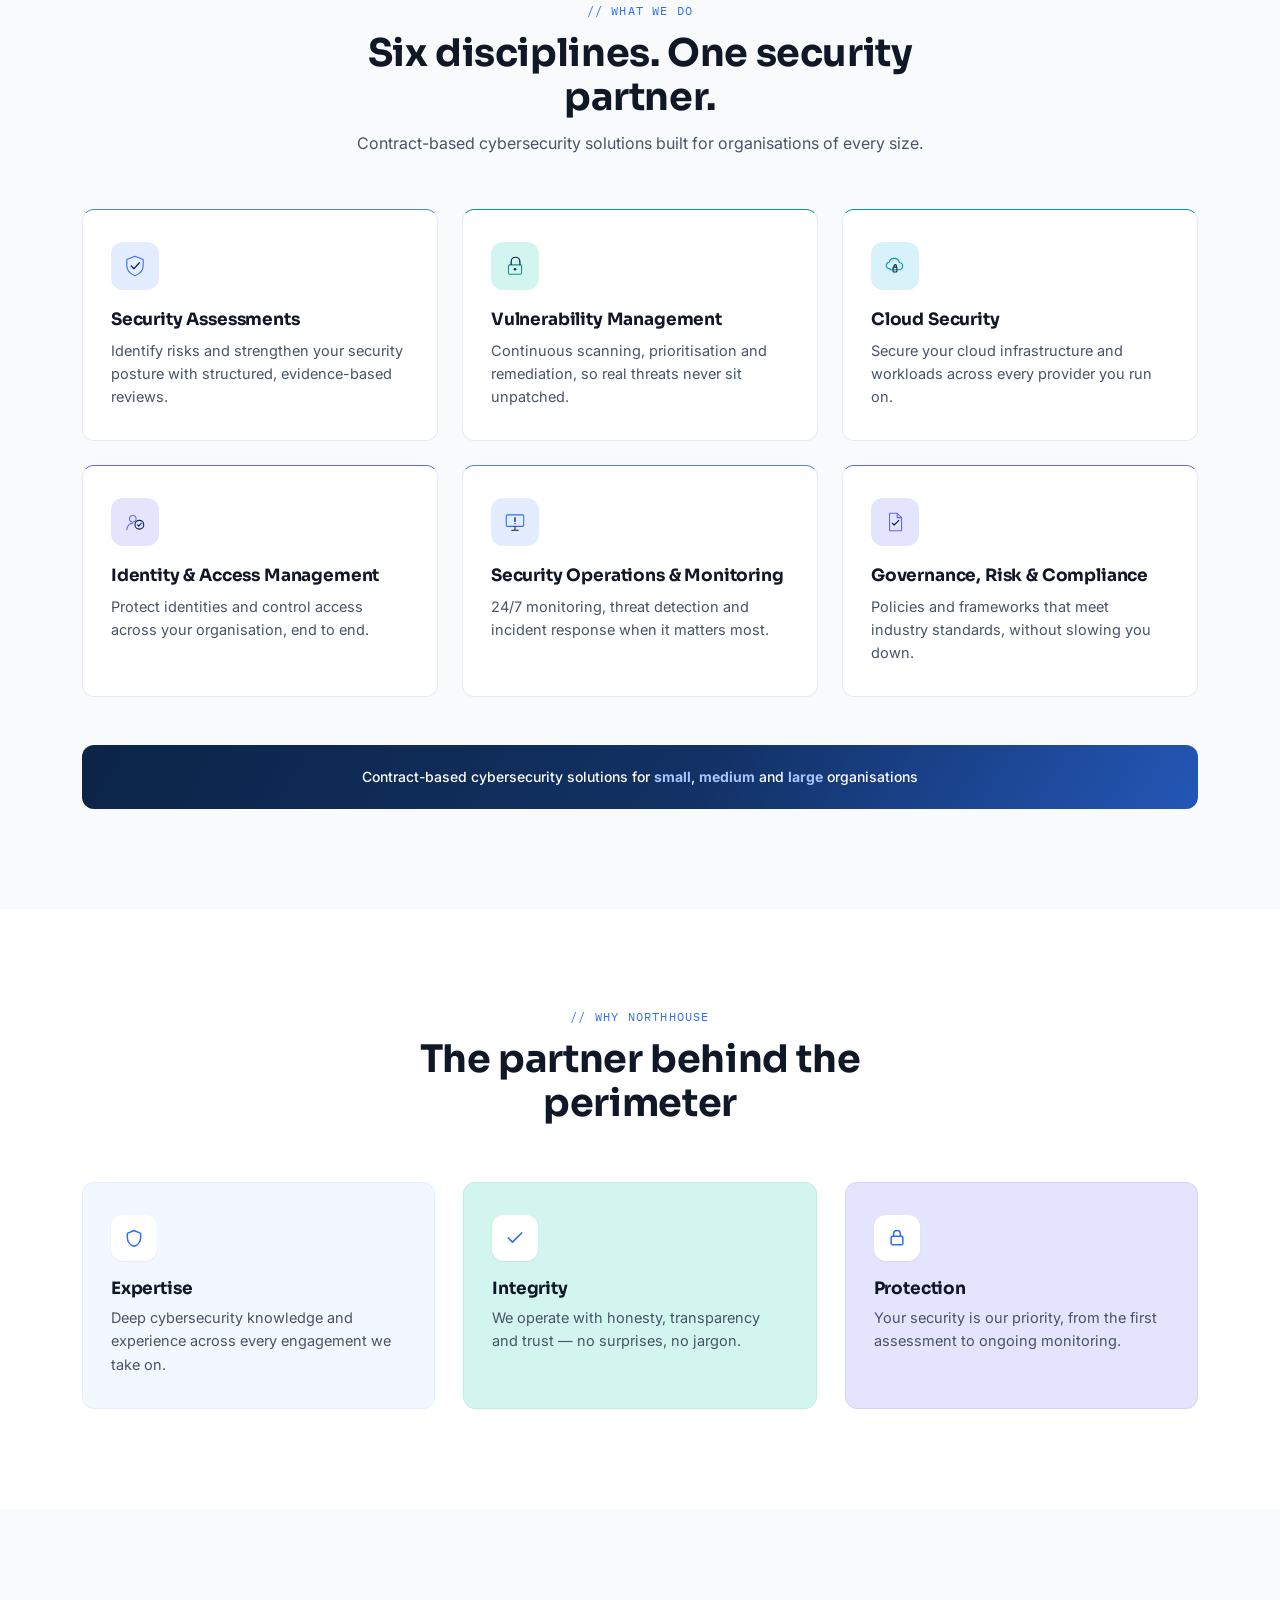
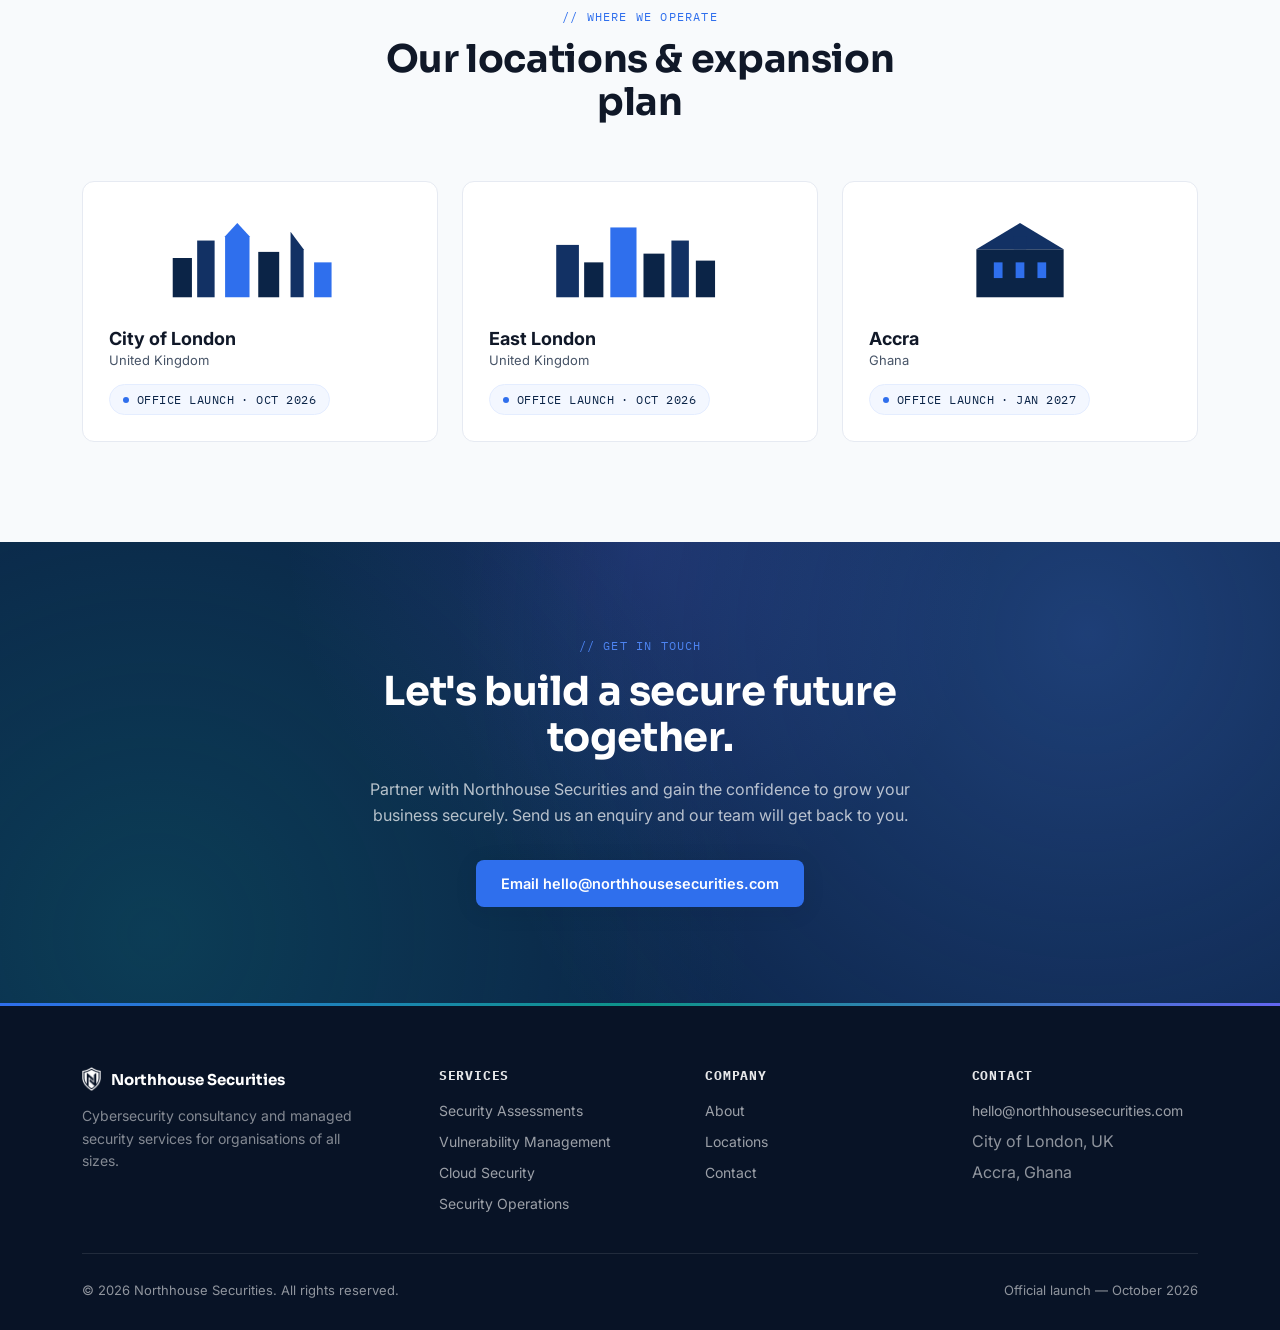
==== commit 1eb4f9e7: "Add files via upload" ====
--- a/index.html
+++ b/index.html
@@ -18,7 +18,7 @@
 <header class="site-nav">
   <div class="nav-inner">
     <a href="#top" class="brand">
-      <img src="assets/logo.png" alt="Northhouse Securities shield logo">
+      <img src="assets/logo-light.png" alt="Northhouse Securities shield logo">
       <span class="brand-name">NORTHHOUSE <span>SECURITIES</span></span>
     </a>
     <button class="nav-toggle" aria-label="Toggle navigation menu" aria-expanded="false">
@@ -258,7 +258,7 @@
     <div class="footer-grid">
       <div>
         <div class="footer-brand">
-          <img src="assets/logo.png" alt="Northhouse Securities">
+          <img src="assets/logo-light.png" alt="Northhouse Securities">
           <span>Northhouse Securities</span>
         </div>
         <p class="footer-desc">Cybersecurity consultancy and managed security services for organisations of all sizes.</p>
--- a/styles.css
+++ b/styles.css
@@ -76,9 +76,9 @@
   position:sticky;
   top:0;
   z-index:50;
-  background:rgba(255,255,255,0.9);
+  background:rgba(11,36,71,0.94);
   backdrop-filter:blur(10px);
-  border-bottom:1px solid var(--border);
+  border-bottom:1px solid rgba(255,255,255,0.1);
 }
 .nav-inner{
   max-width:var(--maxw);
@@ -92,7 +92,7 @@
   display:flex;
   align-items:center;
   gap:12px;
-  color:var(--slate-900);
+  color:var(--white);
   text-decoration:none;
 }
 .brand img{ height:30px; width:auto; }
@@ -101,13 +101,14 @@
   font-weight:700;
   font-size:16.5px;
   letter-spacing:0.005em;
-}
-.brand-name span{ color:var(--blue-600); }
+  color:var(--white);
+}
+.brand-name span{ color:var(--blue-300); }
 
 nav.primary{ display:flex; align-items:center; gap:8px; }
 nav.primary a{
   position:relative;
-  color:var(--slate-600);
+  color:rgba(255,255,255,0.75);
   text-decoration:none;
   font-size:14.5px;
   font-weight:500;
@@ -121,26 +122,26 @@
   left:14px; right:14px;
   bottom:4px;
   height:2px;
-  background:var(--blue-600);
+  background:var(--blue-300);
   border-radius:2px;
   transform:scaleX(0);
   transform-origin:left;
   transition:transform .2s ease;
 }
-nav.primary a:not(.nav-cta):hover{ color:var(--slate-900); }
+nav.primary a:not(.nav-cta):hover{ color:var(--white); }
 nav.primary a:not(.nav-cta):hover::after{ transform:scaleX(1); }
 .nav-cta{
-  background:var(--navy-900) !important;
+  background:var(--blue-600) !important;
   color:var(--white) !important;
   margin-left:8px;
   font-weight:600 !important;
 }
-.nav-cta:hover{ background:var(--blue-600) !important; }
+.nav-cta:hover{ background:var(--blue-500) !important; }
 
 .nav-toggle{
   display:none;
   background:none;
-  border:1px solid var(--border);
+  border:1px solid rgba(255,255,255,0.25);
   border-radius:var(--radius-sm);
   width:40px;
   height:36px;
@@ -155,7 +156,7 @@
   display:block;
   width:18px;
   height:2px;
-  background:var(--slate-900);
+  background:var(--white);
   transition:transform .2s ease, opacity .2s ease;
 }
 .nav-toggle[aria-expanded="true"] span:nth-child(1){ transform:translateY(7px) rotate(45deg); }
@@ -675,8 +676,8 @@
     flex-direction:column;
     align-items:stretch;
     gap:2px;
-    background:var(--white);
-    border-bottom:1px solid var(--border);
+    background:var(--navy-900);
+    border-bottom:1px solid rgba(255,255,255,0.1);
     max-height:0;
     overflow:hidden;
     transition:max-height .25s ease;
@@ -684,6 +685,7 @@
   }
   nav.primary.open{ max-height:320px; padding:12px 16px 16px; }
   nav.primary a{ width:100%; padding:12px 14px; }
+  nav.primary a:not(.nav-cta):hover{ background:rgba(255,255,255,0.06); border-radius:var(--radius-sm); }
   .nav-cta{ margin-left:0; text-align:center; justify-content:center; }
 }
 @media (max-width: 560px){
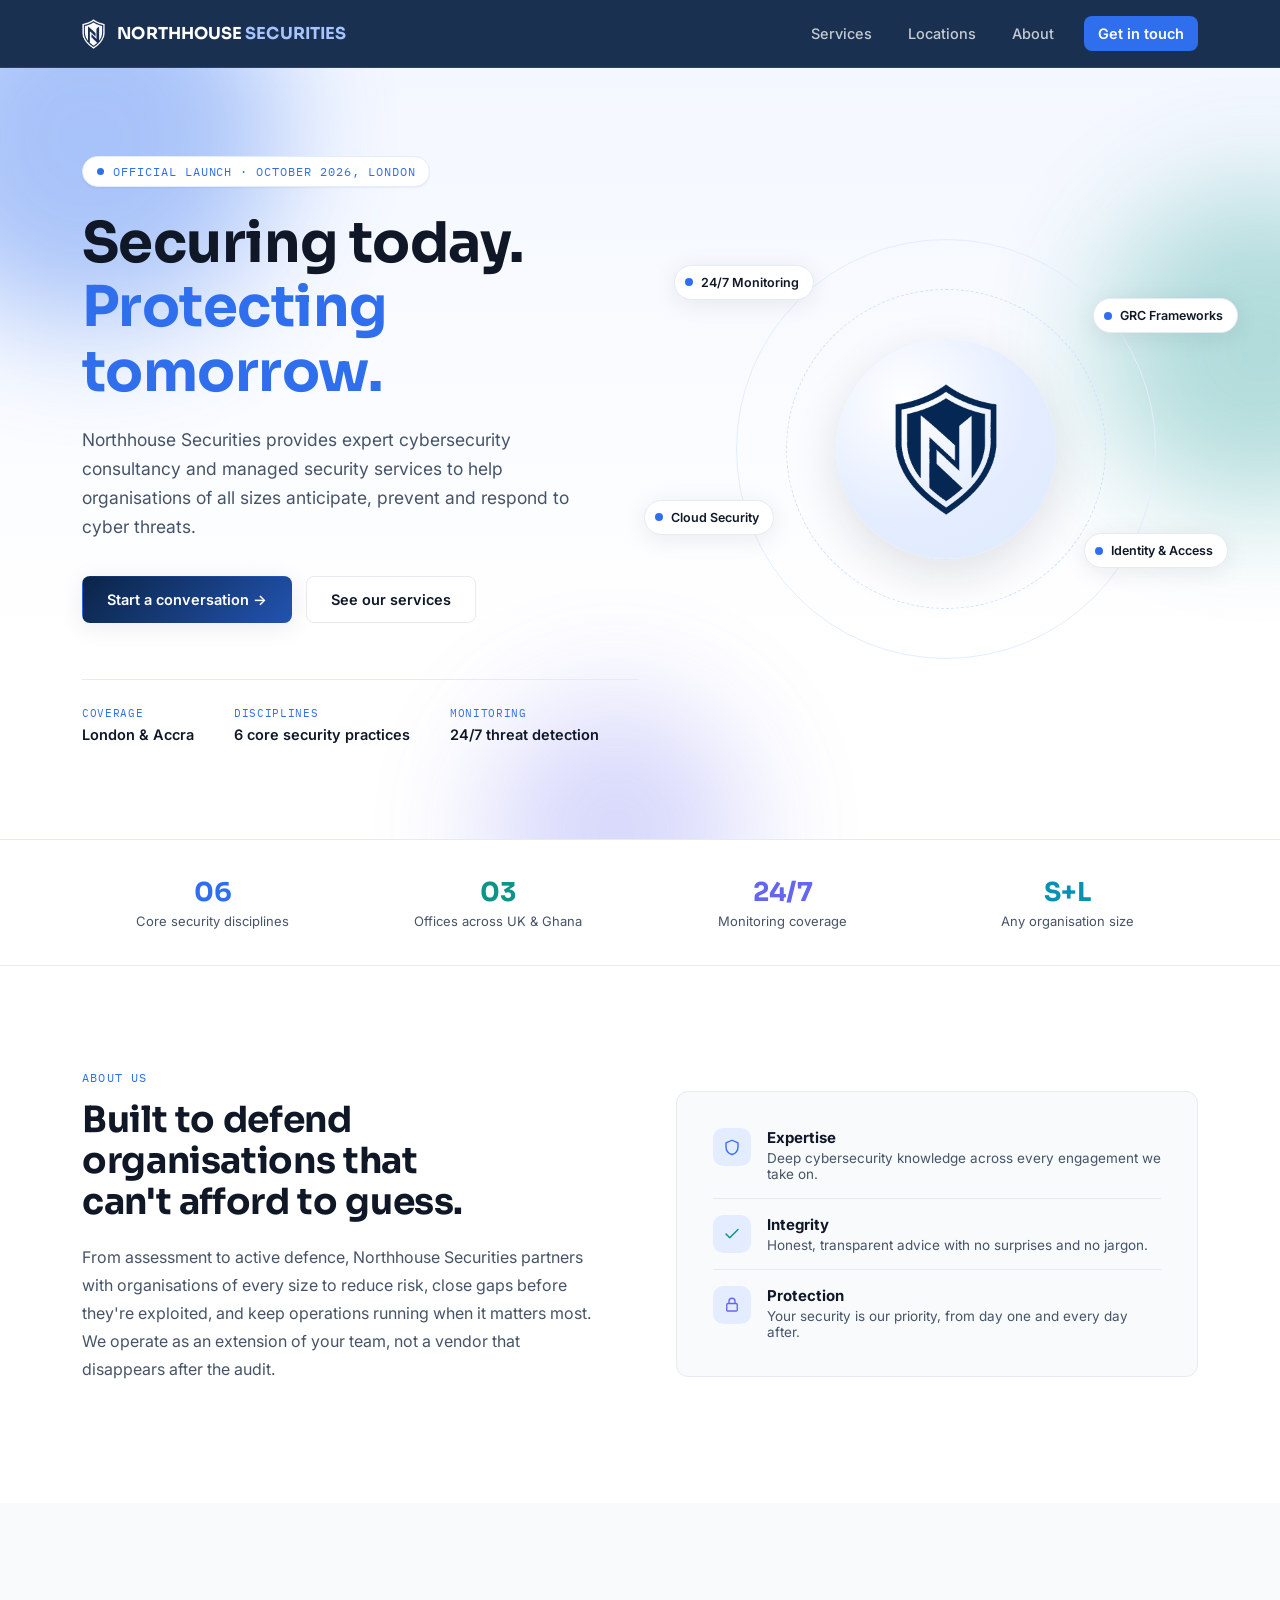
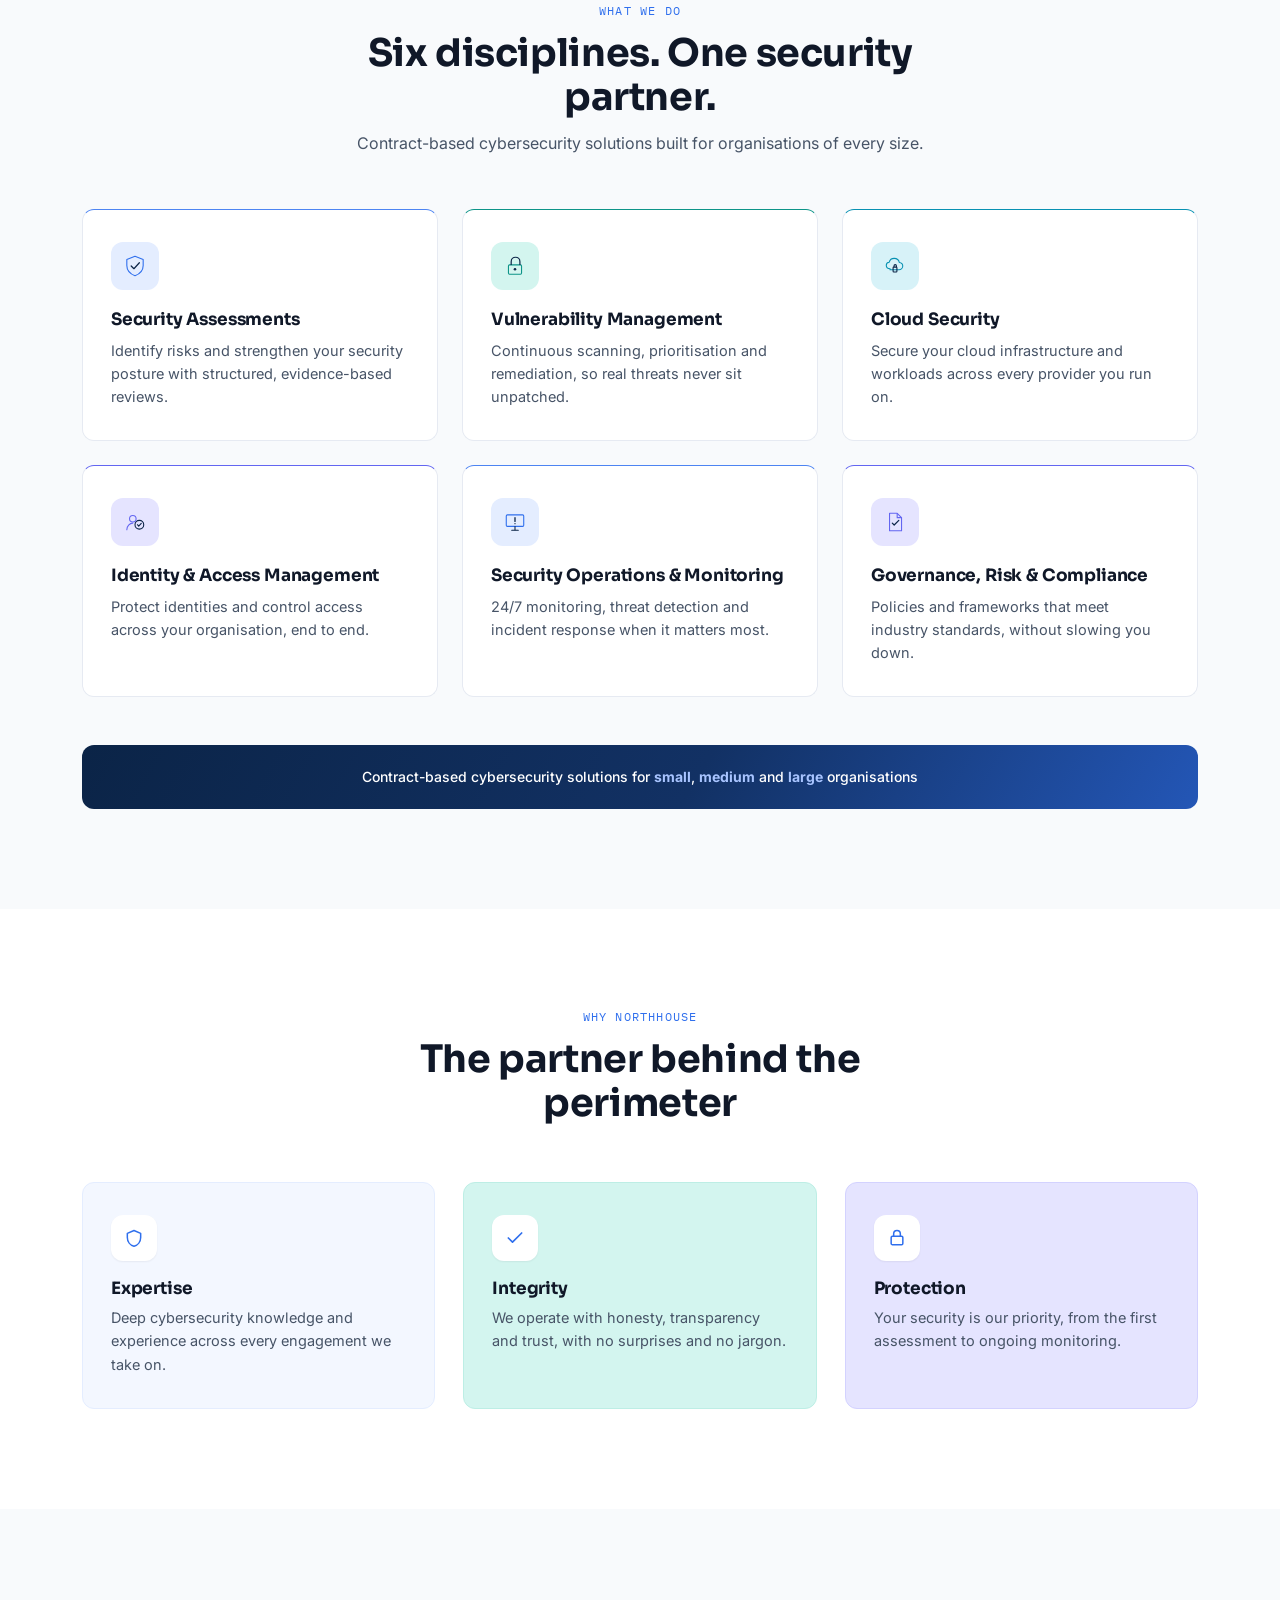
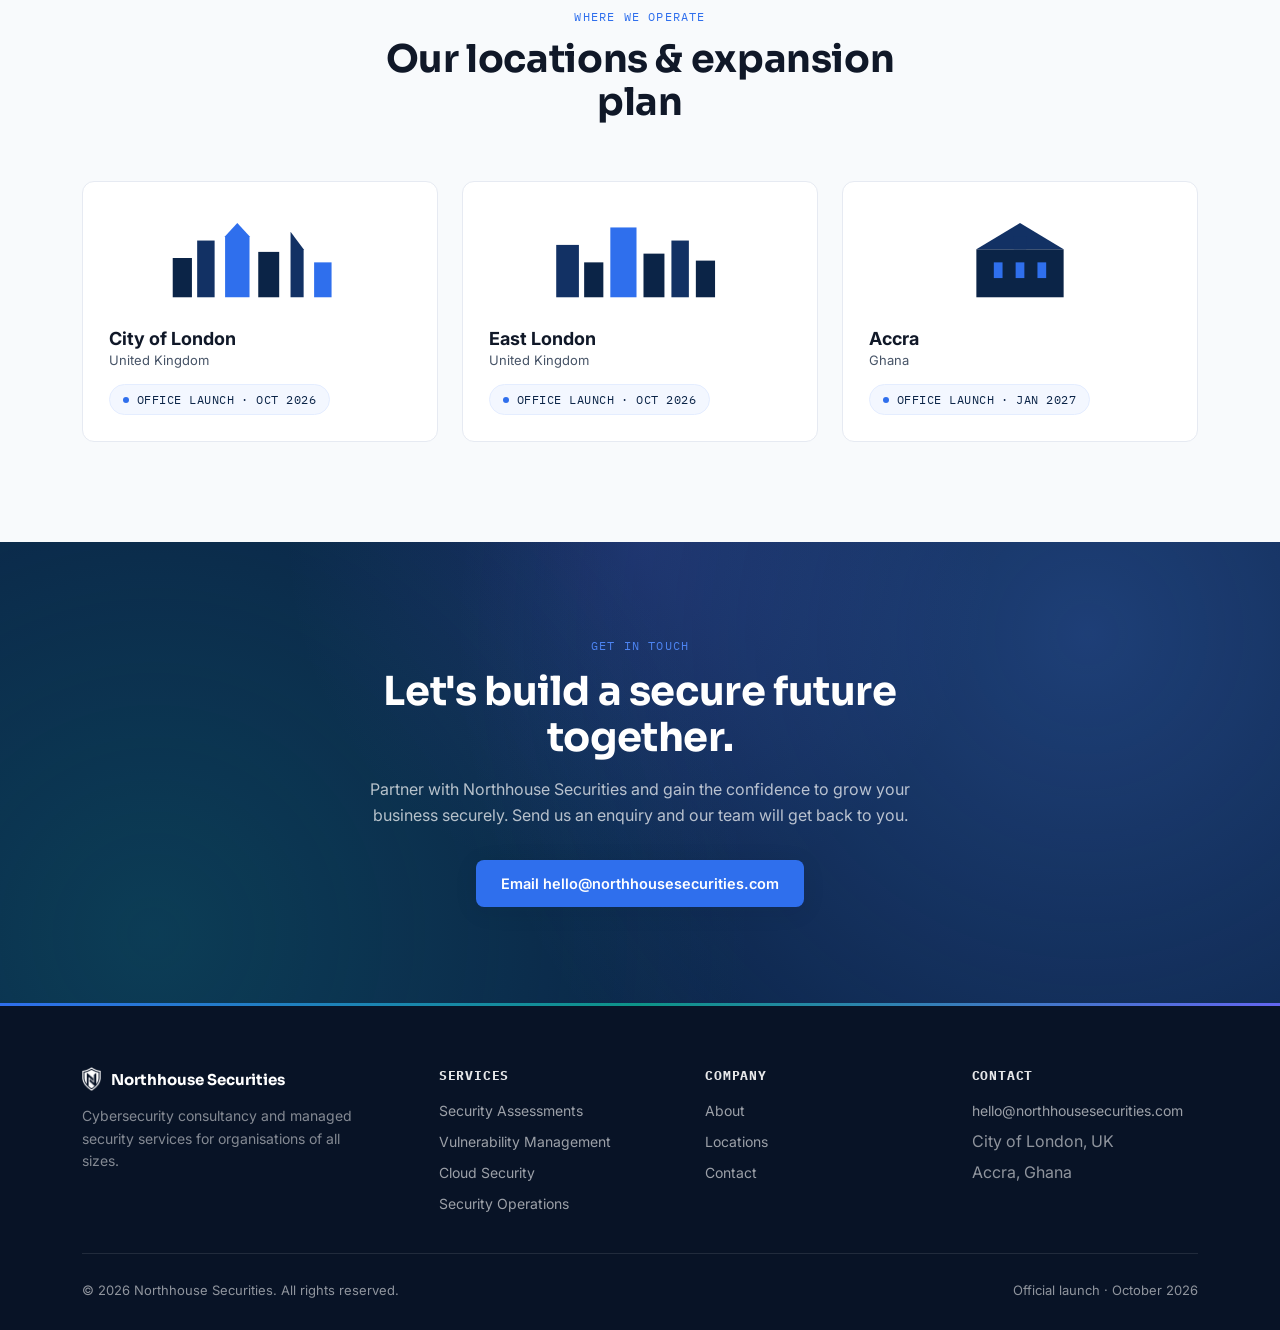
==== commit 459ba8c2: "Add files via upload" ====
--- a/index.html
+++ b/index.html
@@ -3,7 +3,7 @@
 <head>
 <meta charset="UTF-8">
 <meta name="viewport" content="width=device-width, initial-scale=1.0">
-<title>Northhouse Securities — Cybersecurity Consultancy &amp; Managed Security Services</title>
+<title>Northhouse Securities: Cybersecurity Consultancy &amp; Managed Security Services</title>
 <meta name="description" content="Northhouse Securities provides expert cybersecurity consultancy and managed security services to help organisations of all sizes anticipate, prevent and respond to cyber threats.">
 <link rel="icon" type="image/png" href="assets/logo.png">
 
@@ -42,7 +42,7 @@
     <div class="hero-blob blob-3" aria-hidden="true"></div>
     <div class="wrap hero-inner">
       <div>
-        <span class="eyebrow"><span class="dot"></span> Official launch — October 2026, London</span>
+        <span class="eyebrow"><span class="dot"></span> Official launch · October 2026, London</span>
         <h1>Securing today. <span class="accent">Protecting tomorrow.</span></h1>
         <p class="lede">Northhouse Securities provides expert cybersecurity consultancy and managed security services to help organisations of all sizes anticipate, prevent and respond to cyber threats.</p>
         <div class="hero-actions">
@@ -73,7 +73,7 @@
       <div class="item"><div class="num">06</div><div class="lbl">Core security disciplines</div></div>
       <div class="item"><div class="num">03</div><div class="lbl">Offices across UK &amp; Ghana</div></div>
       <div class="item"><div class="num">24/7</div><div class="lbl">Monitoring coverage</div></div>
-      <div class="item"><div class="num">S–L</div><div class="lbl">Any organisation size</div></div>
+      <div class="item"><div class="num">S+L</div><div class="lbl">Any organisation size</div></div>
     </div>
   </section>
 
@@ -81,9 +81,9 @@
   <section class="mission" id="about">
     <div class="wrap mission-inner">
       <div data-reveal>
-        <span class="tag">// About us</span>
+        <span class="tag">About us</span>
         <h2>Built to defend organisations that can't afford to guess.</h2>
-        <p>From assessment to active defence, Northhouse Securities partners with organisations of every size to reduce risk, close gaps before they're exploited, and keep operations running when it matters most. We operate as an extension of your team — not a vendor that disappears after the audit.</p>
+        <p>From assessment to active defence, Northhouse Securities partners with organisations of every size to reduce risk, close gaps before they're exploited, and keep operations running when it matters most. We operate as an extension of your team, not a vendor that disappears after the audit.</p>
       </div>
       <div class="mission-card" data-reveal>
         <div class="row">
@@ -101,7 +101,7 @@
           </div>
           <div>
             <div class="row-title">Integrity</div>
-            <div class="row-sub">Honest, transparent advice — no surprises, no jargon.</div>
+            <div class="row-sub">Honest, transparent advice with no surprises and no jargon.</div>
           </div>
         </div>
         <div class="row">
@@ -121,7 +121,7 @@
   <section class="section services" id="services">
     <div class="wrap">
       <div class="section-head" data-reveal>
-        <span class="tag">// What we do</span>
+        <span class="tag">What we do</span>
         <h2>Six disciplines. One security partner.</h2>
         <p>Contract-based cybersecurity solutions built for organisations of every size.</p>
       </div>
@@ -165,7 +165,7 @@
   <section class="section values">
     <div class="wrap">
       <div class="section-head" data-reveal>
-        <span class="tag">// Why Northhouse</span>
+        <span class="tag">Why Northhouse</span>
         <h2>The partner behind the perimeter</h2>
       </div>
       <div class="values-grid" data-reveal-group>
@@ -177,7 +177,7 @@
         <div class="value-card c-teal" data-reveal>
           <div class="icon-badge"><svg width="20" height="20" viewBox="0 0 24 24" fill="none"><path d="M4 12L9 17L20 6" stroke="currentColor" stroke-width="2" stroke-linecap="round" stroke-linejoin="round"/></svg></div>
           <h3>Integrity</h3>
-          <p>We operate with honesty, transparency and trust — no surprises, no jargon.</p>
+          <p>We operate with honesty, transparency and trust, with no surprises and no jargon.</p>
         </div>
         <div class="value-card c-indigo" data-reveal>
           <div class="icon-badge"><svg width="20" height="20" viewBox="0 0 24 24" fill="none"><rect x="5" y="10" width="14" height="10" rx="1.5" stroke="currentColor" stroke-width="1.8"/><path d="M8 10V7A4 4 0 0 1 16 7V10" stroke="currentColor" stroke-width="1.8"/></svg></div>
@@ -192,7 +192,7 @@
   <section class="section locations" id="locations">
     <div class="wrap">
       <div class="section-head" data-reveal>
-        <span class="tag">// Where we operate</span>
+        <span class="tag">Where we operate</span>
         <h2>Our locations &amp; expansion plan</h2>
       </div>
       <div class="timeline" data-reveal-group>
@@ -242,7 +242,7 @@
   <!-- CTA / CONTACT -->
   <section class="cta-section" id="contact">
     <div class="wrap cta-inner">
-      <span class="tag">// Get in touch</span>
+      <span class="tag">Get in touch</span>
       <h2>Let's build a secure future together.</h2>
       <p>Partner with Northhouse Securities and gain the confidence to grow your business securely. Send us an enquiry and our team will get back to you.</p>
       <div class="cta-actions">
@@ -291,7 +291,7 @@
     </div>
     <div class="footer-bottom">
       <div>© 2026 Northhouse Securities. All rights reserved.</div>
-      <div>Official launch — October 2026</div>
+      <div>Official launch · October 2026</div>
     </div>
   </div>
 </footer>
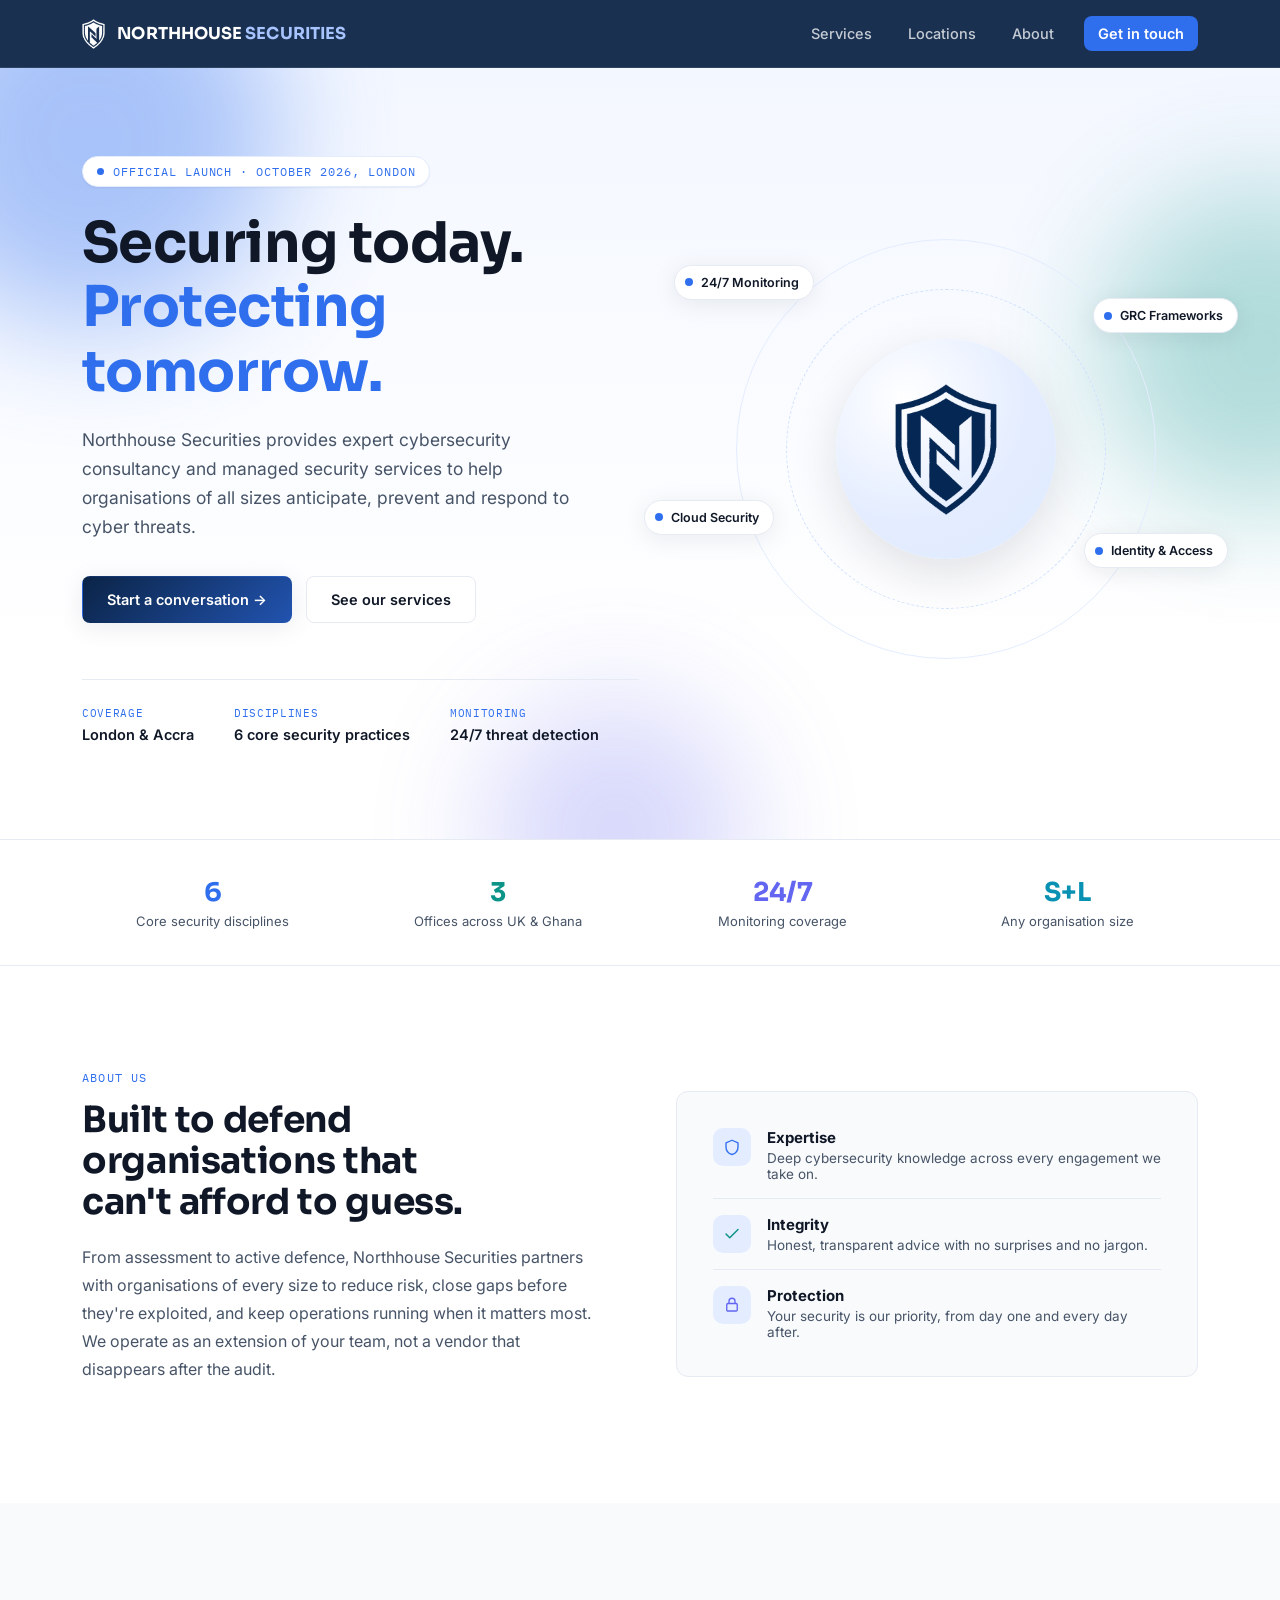
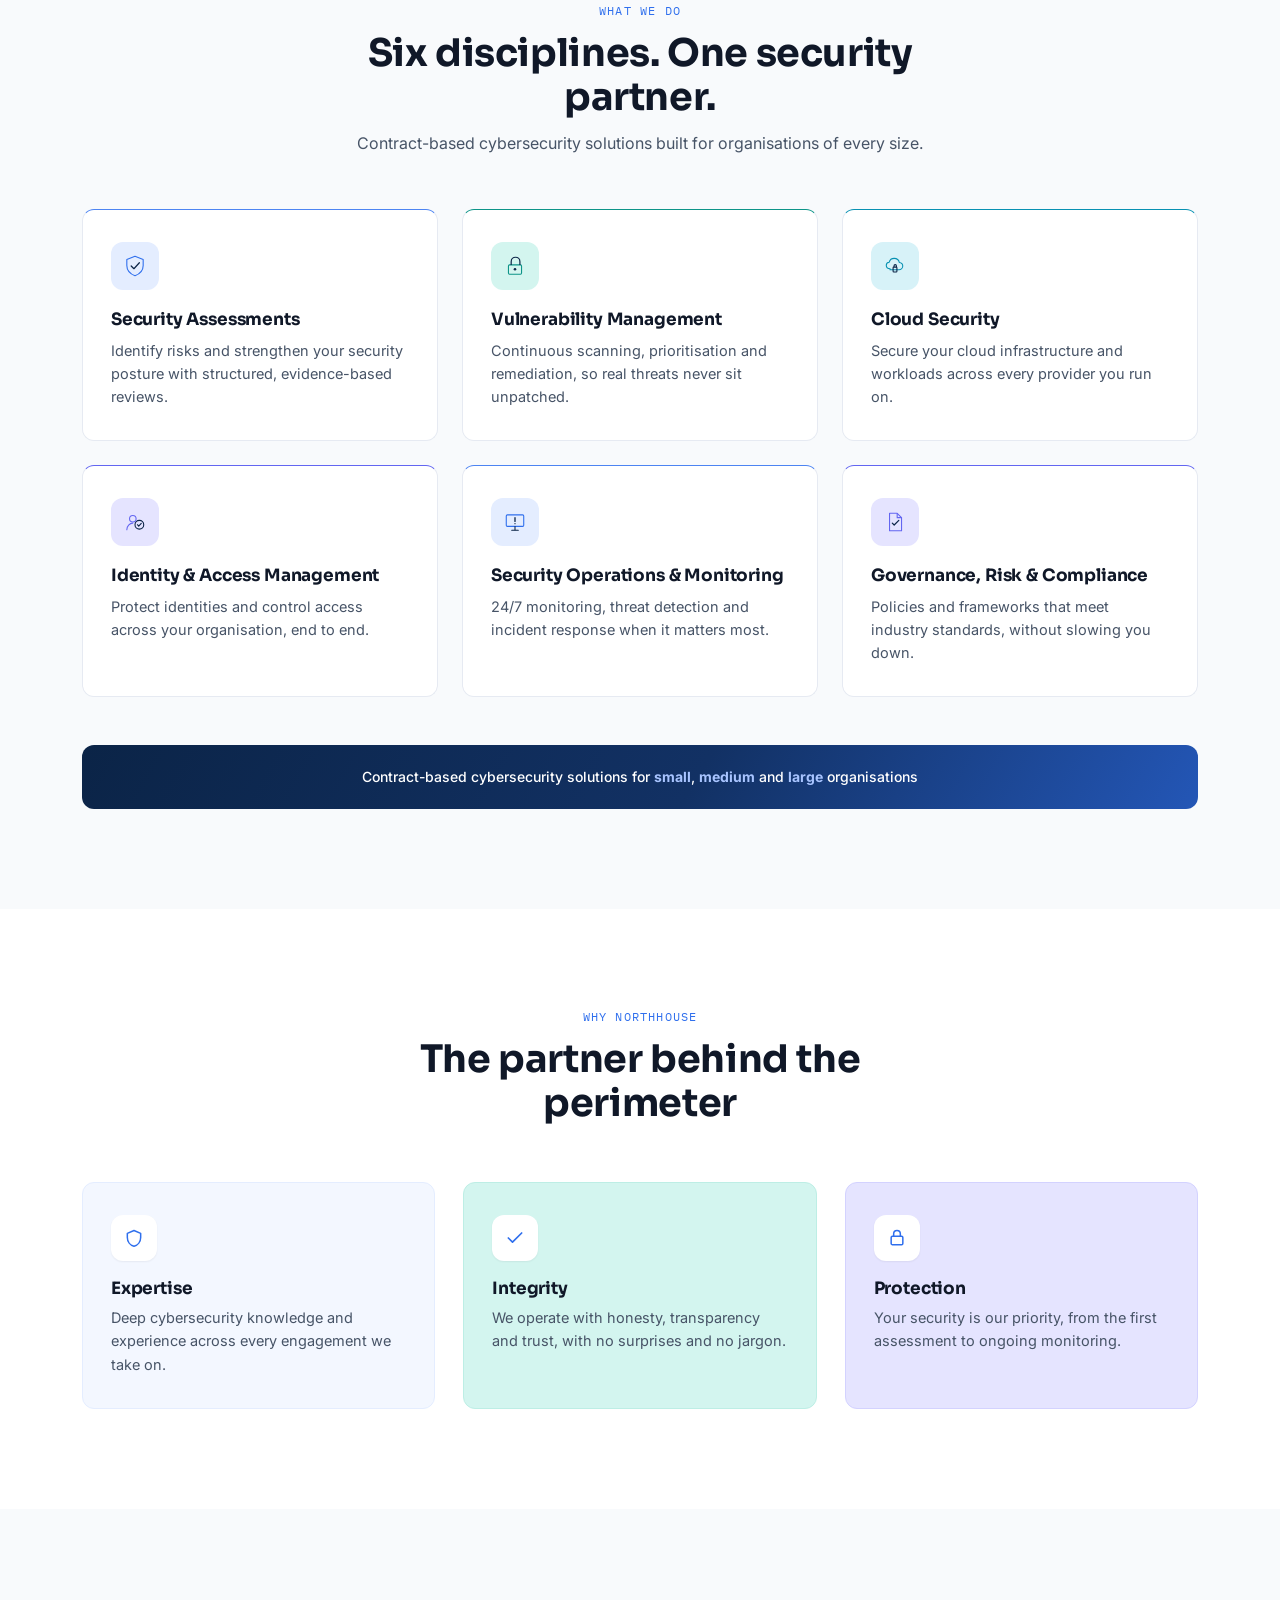
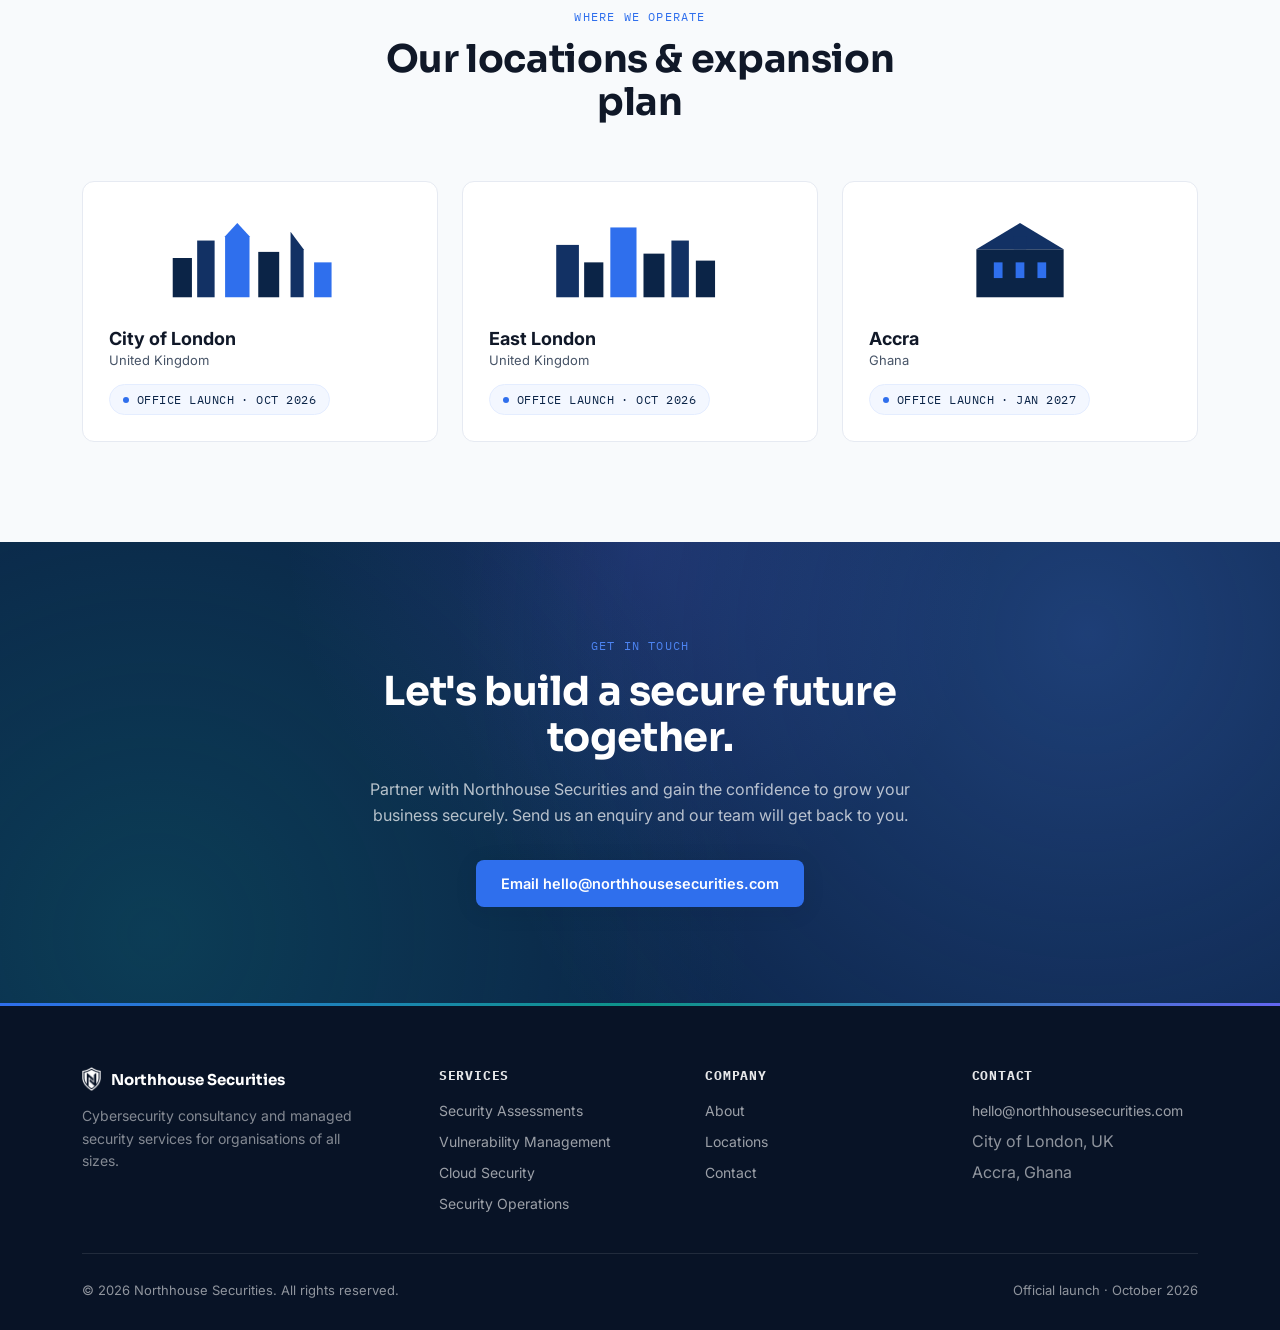
==== commit b99aa74a: "Add files via upload" ====
--- a/index.html
+++ b/index.html
@@ -70,8 +70,8 @@
   <!-- FACT STRIP -->
   <section class="fact-strip">
     <div class="wrap">
-      <div class="item"><div class="num">06</div><div class="lbl">Core security disciplines</div></div>
-      <div class="item"><div class="num">03</div><div class="lbl">Offices across UK &amp; Ghana</div></div>
+      <div class="item"><div class="num">6</div><div class="lbl">Core security disciplines</div></div>
+      <div class="item"><div class="num">3</div><div class="lbl">Offices across UK &amp; Ghana</div></div>
       <div class="item"><div class="num">24/7</div><div class="lbl">Monitoring coverage</div></div>
       <div class="item"><div class="num">S+L</div><div class="lbl">Any organisation size</div></div>
     </div>
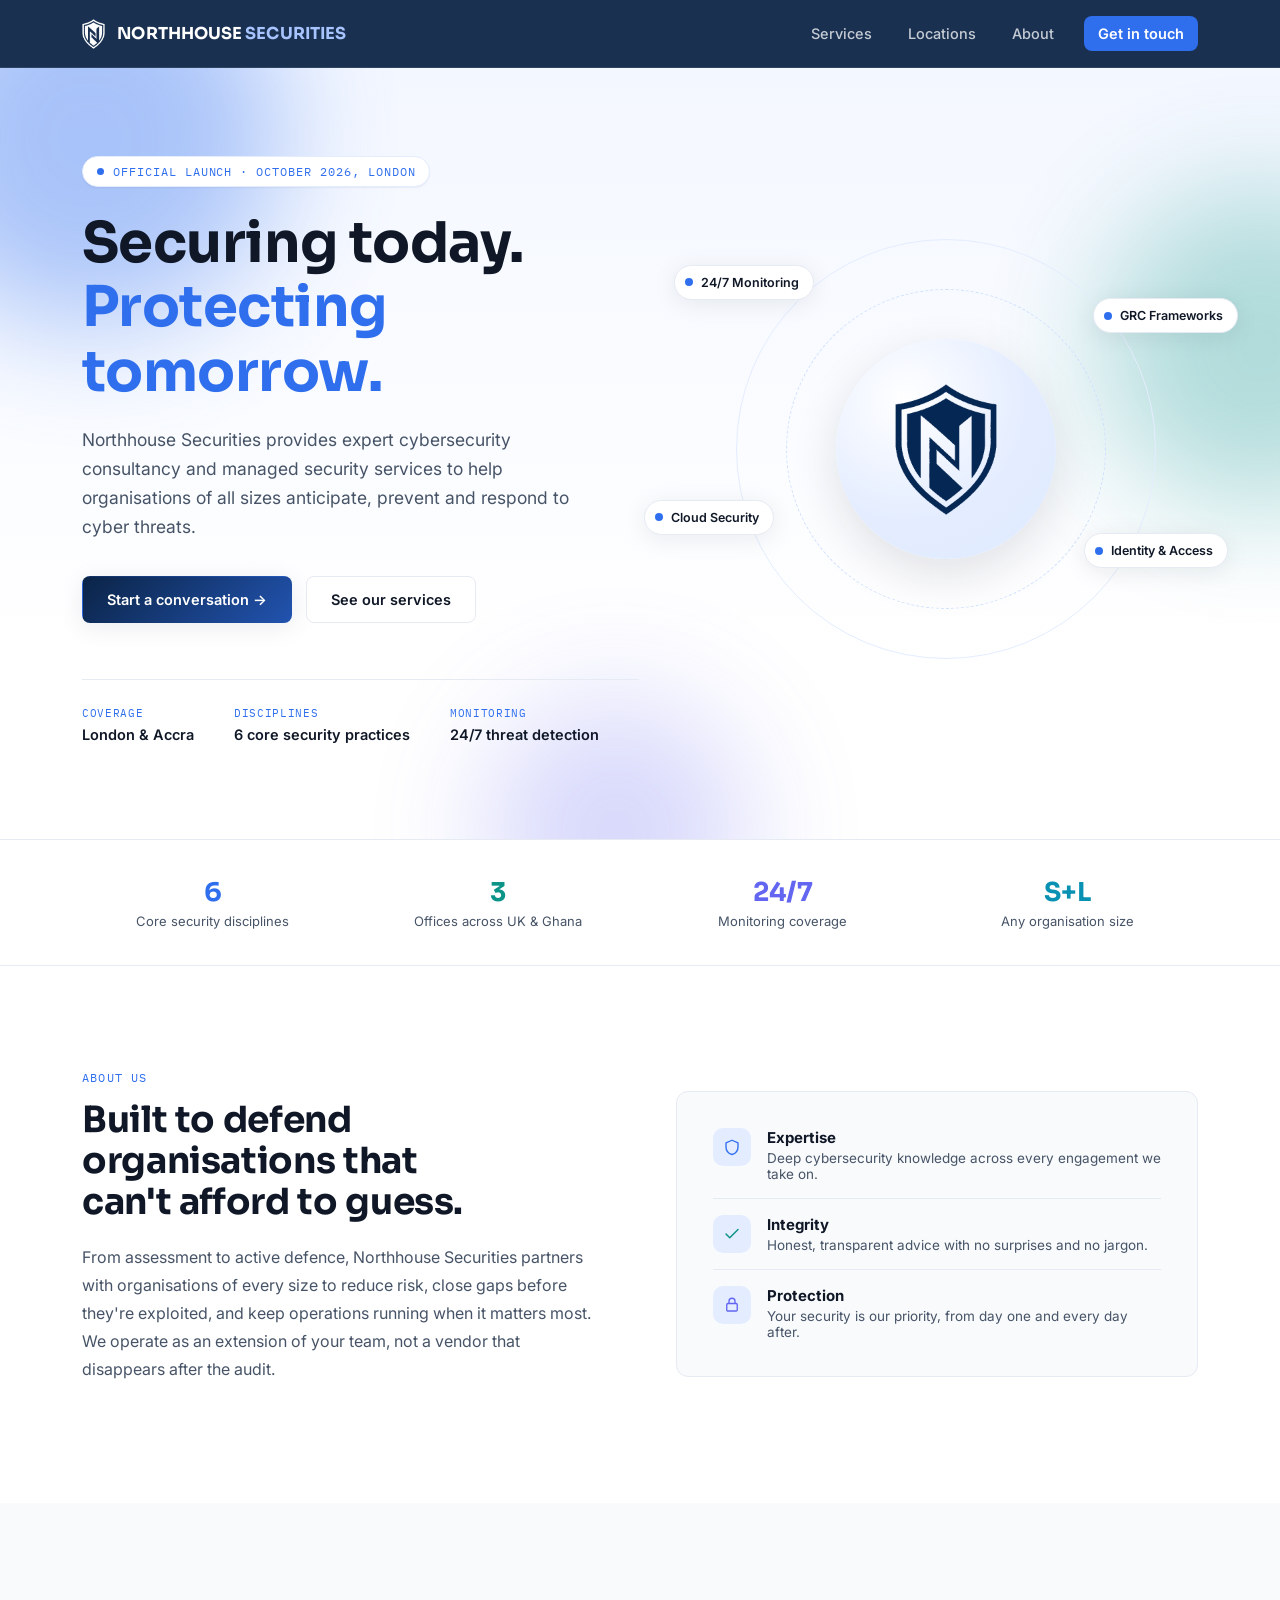
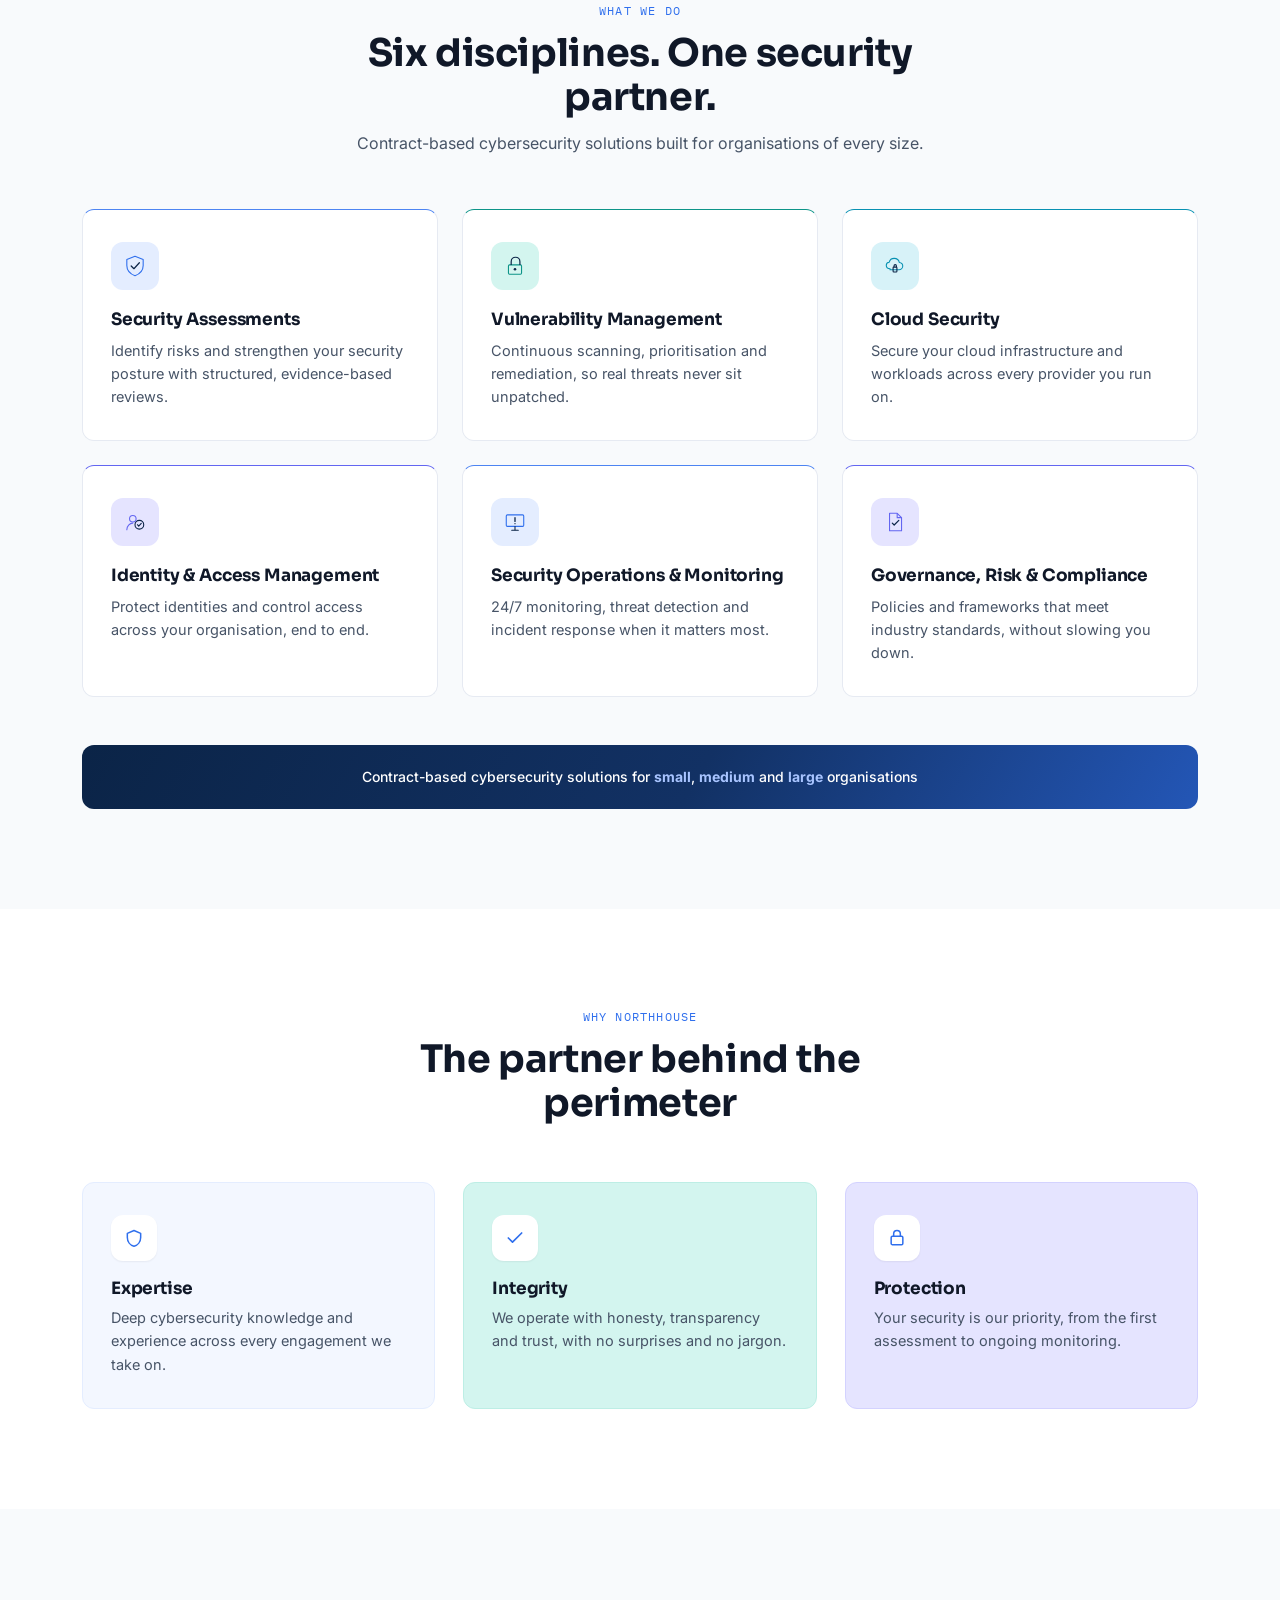
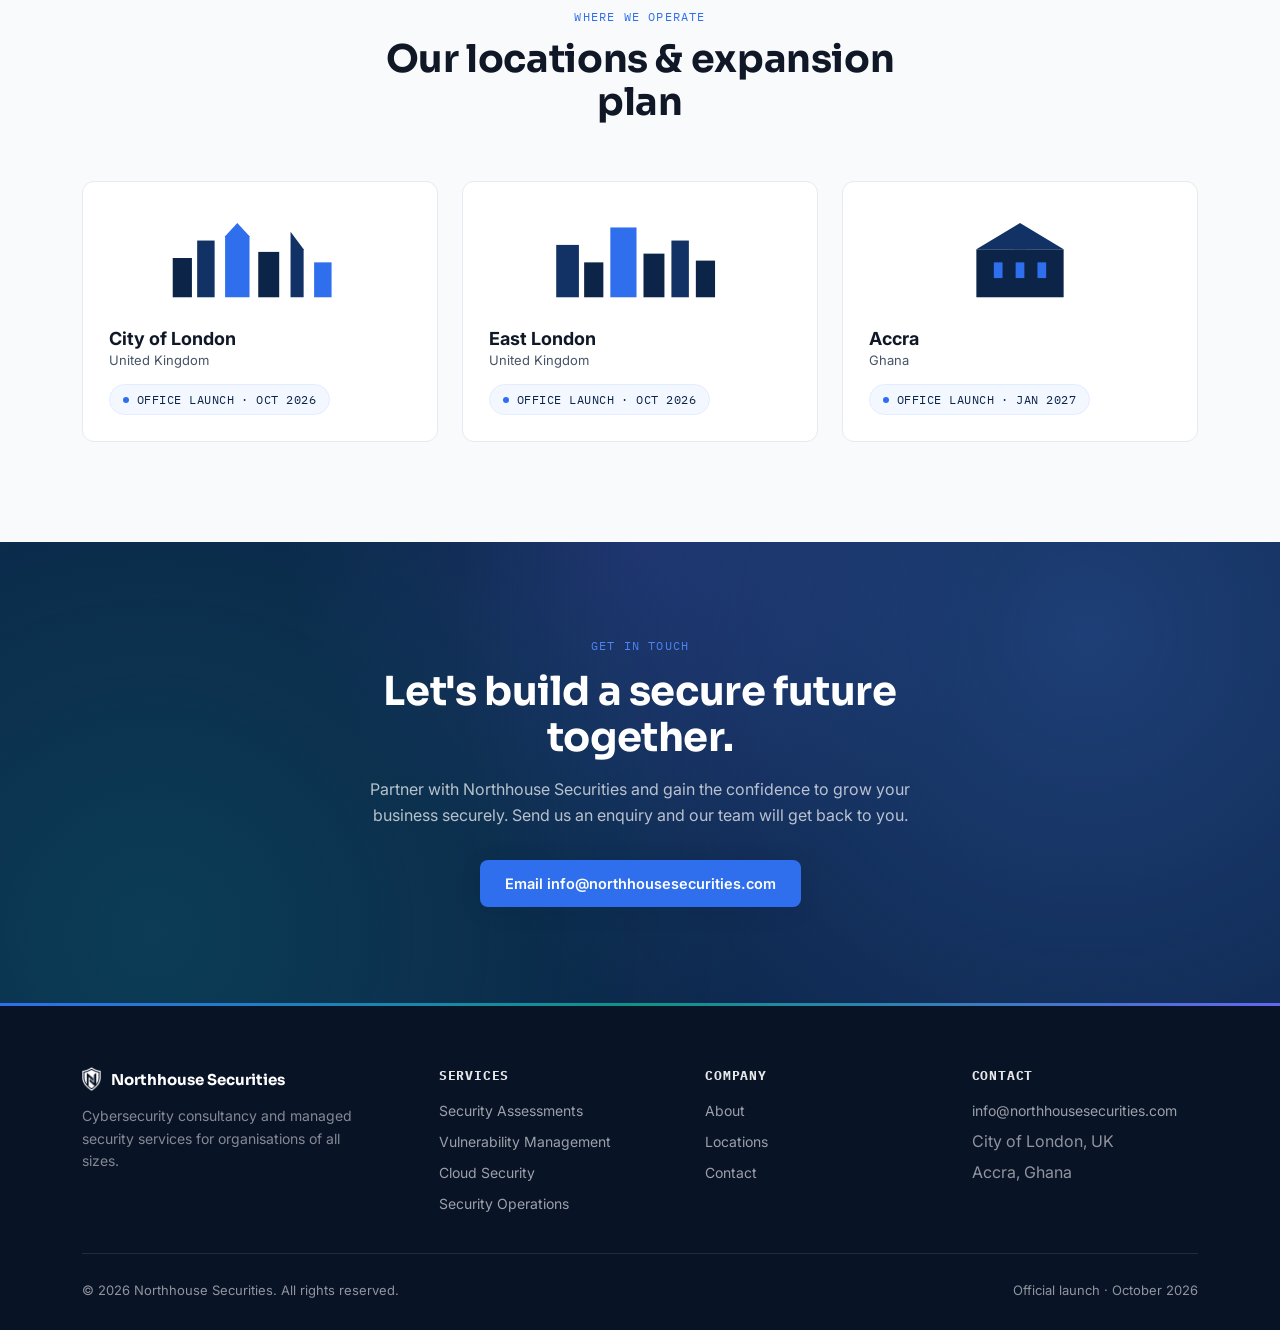
==== commit 0f6cbede: "Add files via upload" ====
--- a/index.html
+++ b/index.html
@@ -246,7 +246,7 @@
       <h2>Let's build a secure future together.</h2>
       <p>Partner with Northhouse Securities and gain the confidence to grow your business securely. Send us an enquiry and our team will get back to you.</p>
       <div class="cta-actions">
-        <a href="mailto:hello@northhousesecurities.com" class="btn btn-primary">Email hello@northhousesecurities.com</a>
+        <a href="mailto:info@northhousesecurities.com" class="btn btn-primary">Email info@northhousesecurities.com</a>
       </div>
     </div>
   </section>
@@ -283,7 +283,7 @@
       <div class="footer-col">
         <h4>Contact</h4>
         <ul>
-          <li><a href="mailto:hello@northhousesecurities.com">hello@northhousesecurities.com</a></li>
+          <li><a href="mailto:info@northhousesecurities.com">info@northhousesecurities.com</a></li>
           <li>City of London, UK</li>
           <li>Accra, Ghana</li>
         </ul>
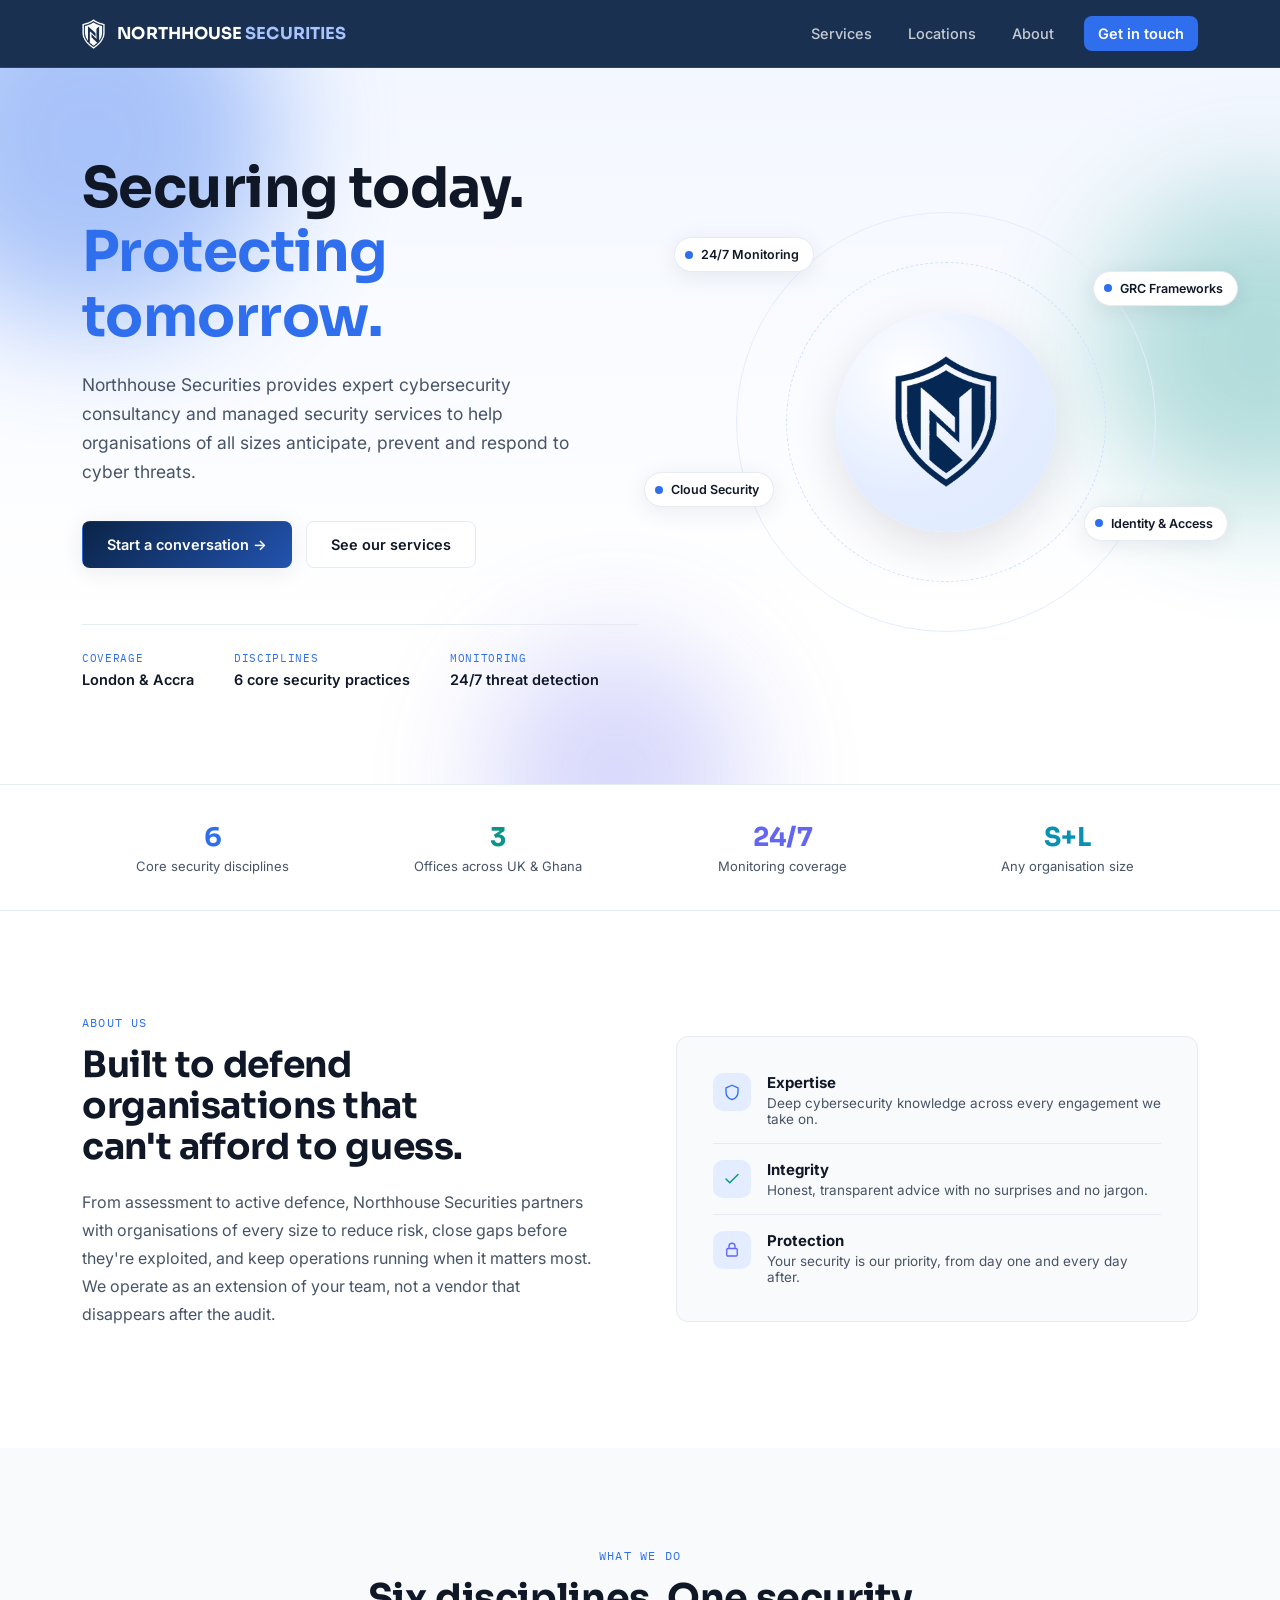
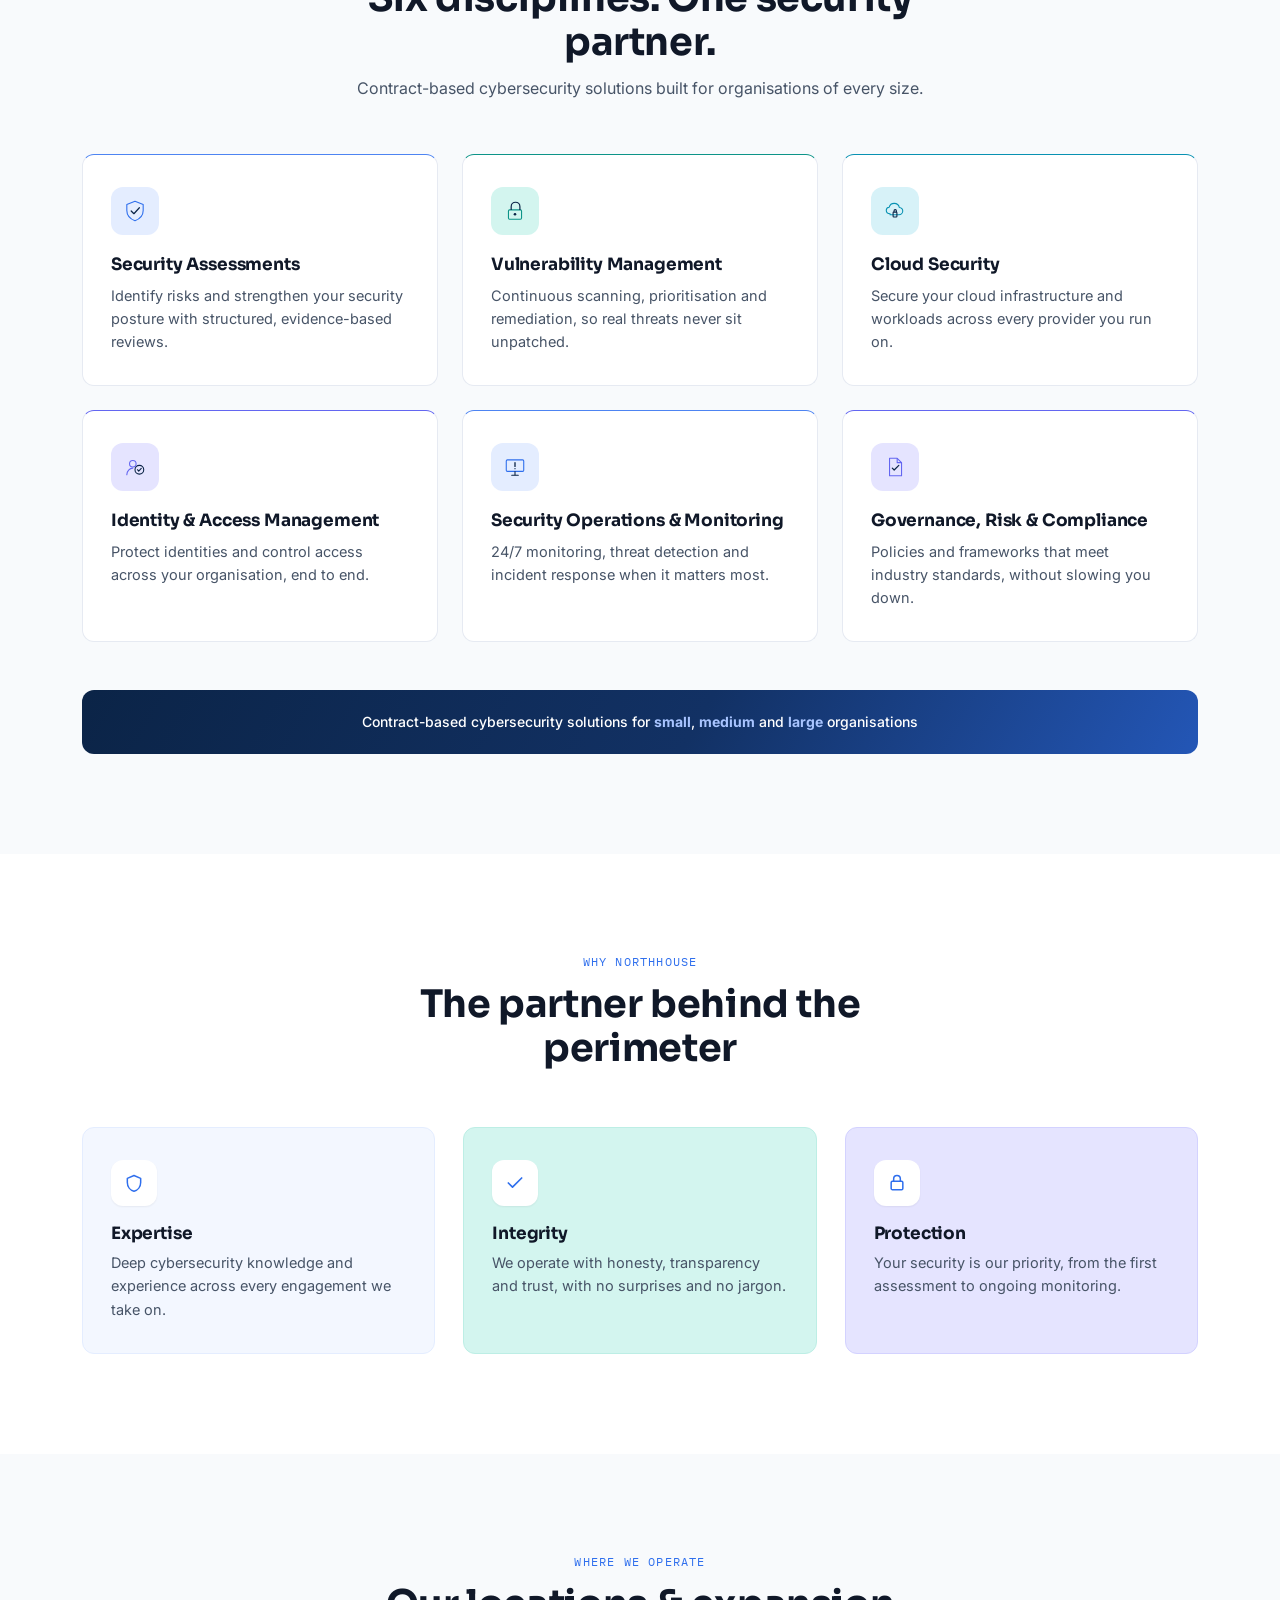
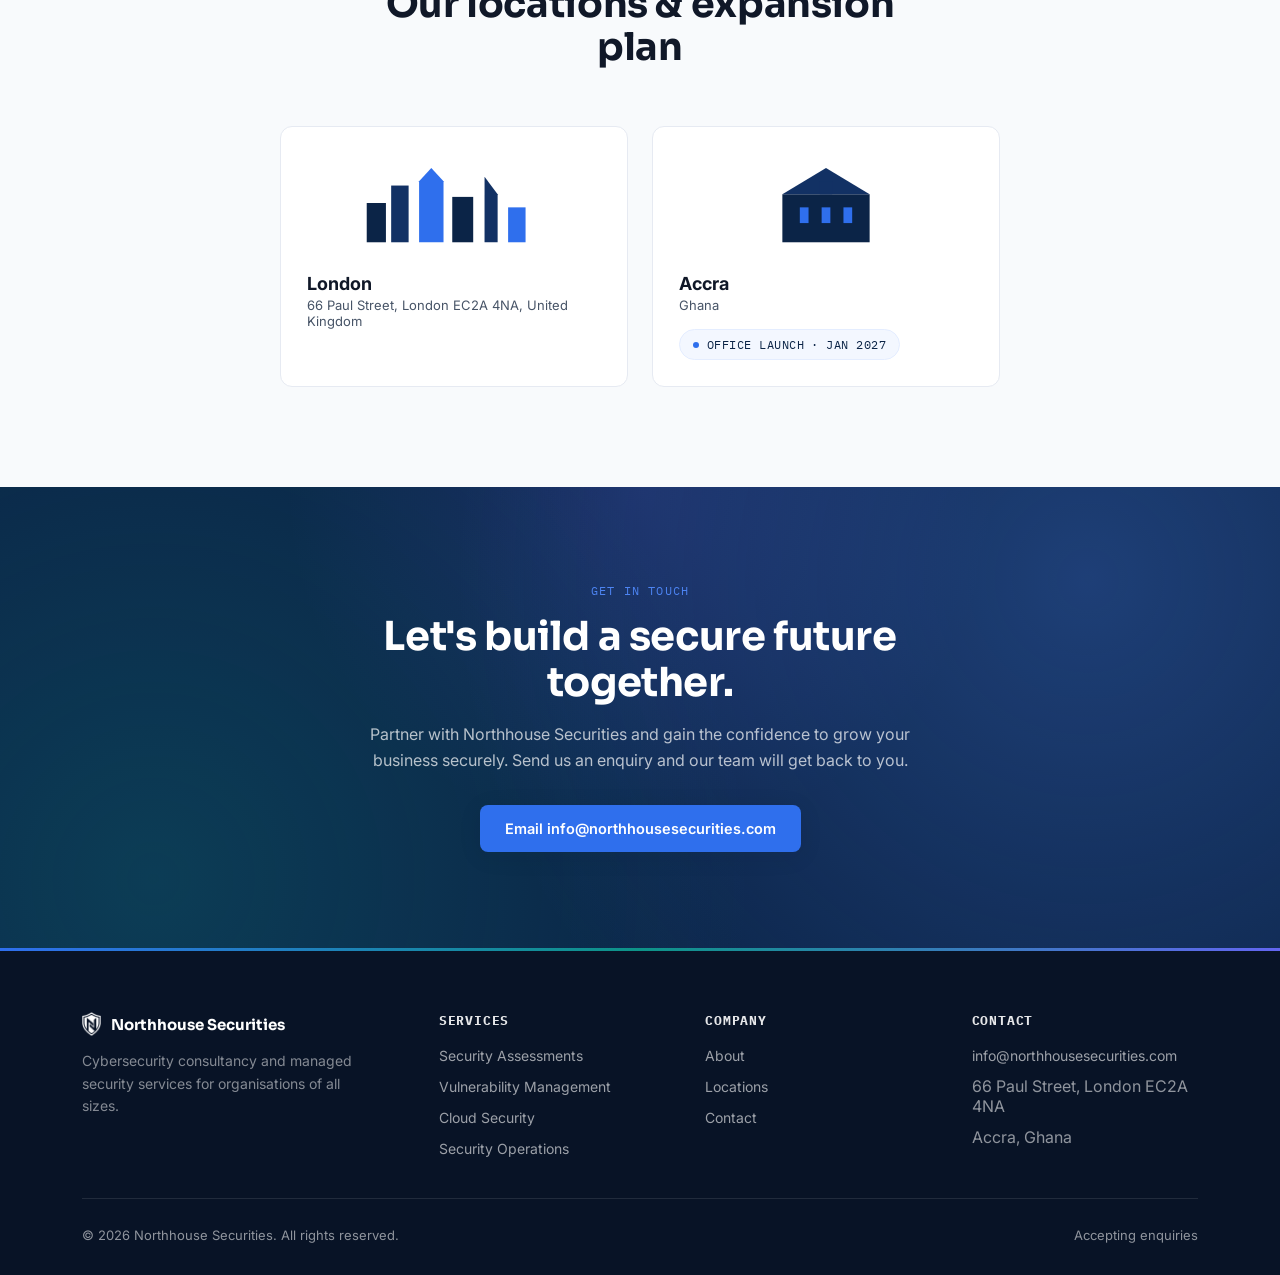
==== commit 8e828144: "Add files via upload" ====
--- a/index.html
+++ b/index.html
@@ -42,7 +42,6 @@
     <div class="hero-blob blob-3" aria-hidden="true"></div>
     <div class="wrap hero-inner">
       <div>
-        <span class="eyebrow"><span class="dot"></span> Official launch · October 2026, London</span>
         <h1>Securing today. <span class="accent">Protecting tomorrow.</span></h1>
         <p class="lede">Northhouse Securities provides expert cybersecurity consultancy and managed security services to help organisations of all sizes anticipate, prevent and respond to cyber threats.</p>
         <div class="hero-actions">
@@ -205,22 +204,8 @@
             <polygon points="145,100 145,25 160,45 160,100" fill="#123164"/>
             <rect x="172" y="60" width="20" height="40" fill="#2F6FED"/>
           </svg>
-          <div class="city">City of London</div>
-          <div class="country">United Kingdom</div>
-          <div class="launch-tag"><span class="dot"></span> Office launch · Oct 2026</div>
-        </div>
-        <div class="stop" data-reveal>
-          <svg class="skyline" viewBox="0 0 220 110" fill="none" xmlns="http://www.w3.org/2000/svg">
-            <rect x="14" y="40" width="26" height="60" fill="#123164"/>
-            <rect x="46" y="60" width="22" height="40" fill="#0B2447"/>
-            <rect x="76" y="20" width="30" height="80" fill="#2F6FED"/>
-            <rect x="114" y="50" width="24" height="50" fill="#0B2447"/>
-            <rect x="146" y="35" width="20" height="65" fill="#123164"/>
-            <rect x="174" y="58" width="22" height="42" fill="#0B2447"/>
-          </svg>
-          <div class="city">East London</div>
-          <div class="country">United Kingdom</div>
-          <div class="launch-tag"><span class="dot"></span> Office launch · Oct 2026</div>
+          <div class="city">London</div>
+          <div class="country">66 Paul Street, London EC2A 4NA, United Kingdom</div>
         </div>
         <div class="stop" data-reveal>
           <svg class="skyline" viewBox="0 0 220 110" fill="none" xmlns="http://www.w3.org/2000/svg">
@@ -284,14 +269,14 @@
         <h4>Contact</h4>
         <ul>
           <li><a href="mailto:info@northhousesecurities.com">info@northhousesecurities.com</a></li>
-          <li>City of London, UK</li>
+          <li>66 Paul Street, London EC2A 4NA</li>
           <li>Accra, Ghana</li>
         </ul>
       </div>
     </div>
     <div class="footer-bottom">
       <div>© 2026 Northhouse Securities. All rights reserved.</div>
-      <div>Official launch · October 2026</div>
+      <div>Accepting enquiries</div>
     </div>
   </div>
 </footer>
--- a/styles.css
+++ b/styles.css
@@ -527,8 +527,10 @@
 .locations{ background:var(--gray-50); }
 .timeline{
   display:grid;
-  grid-template-columns:repeat(3,1fr);
+  grid-template-columns:repeat(2,1fr);
   gap:24px;
+  max-width:720px;
+  margin:0 auto;
 }
 .stop{
   background:var(--white);
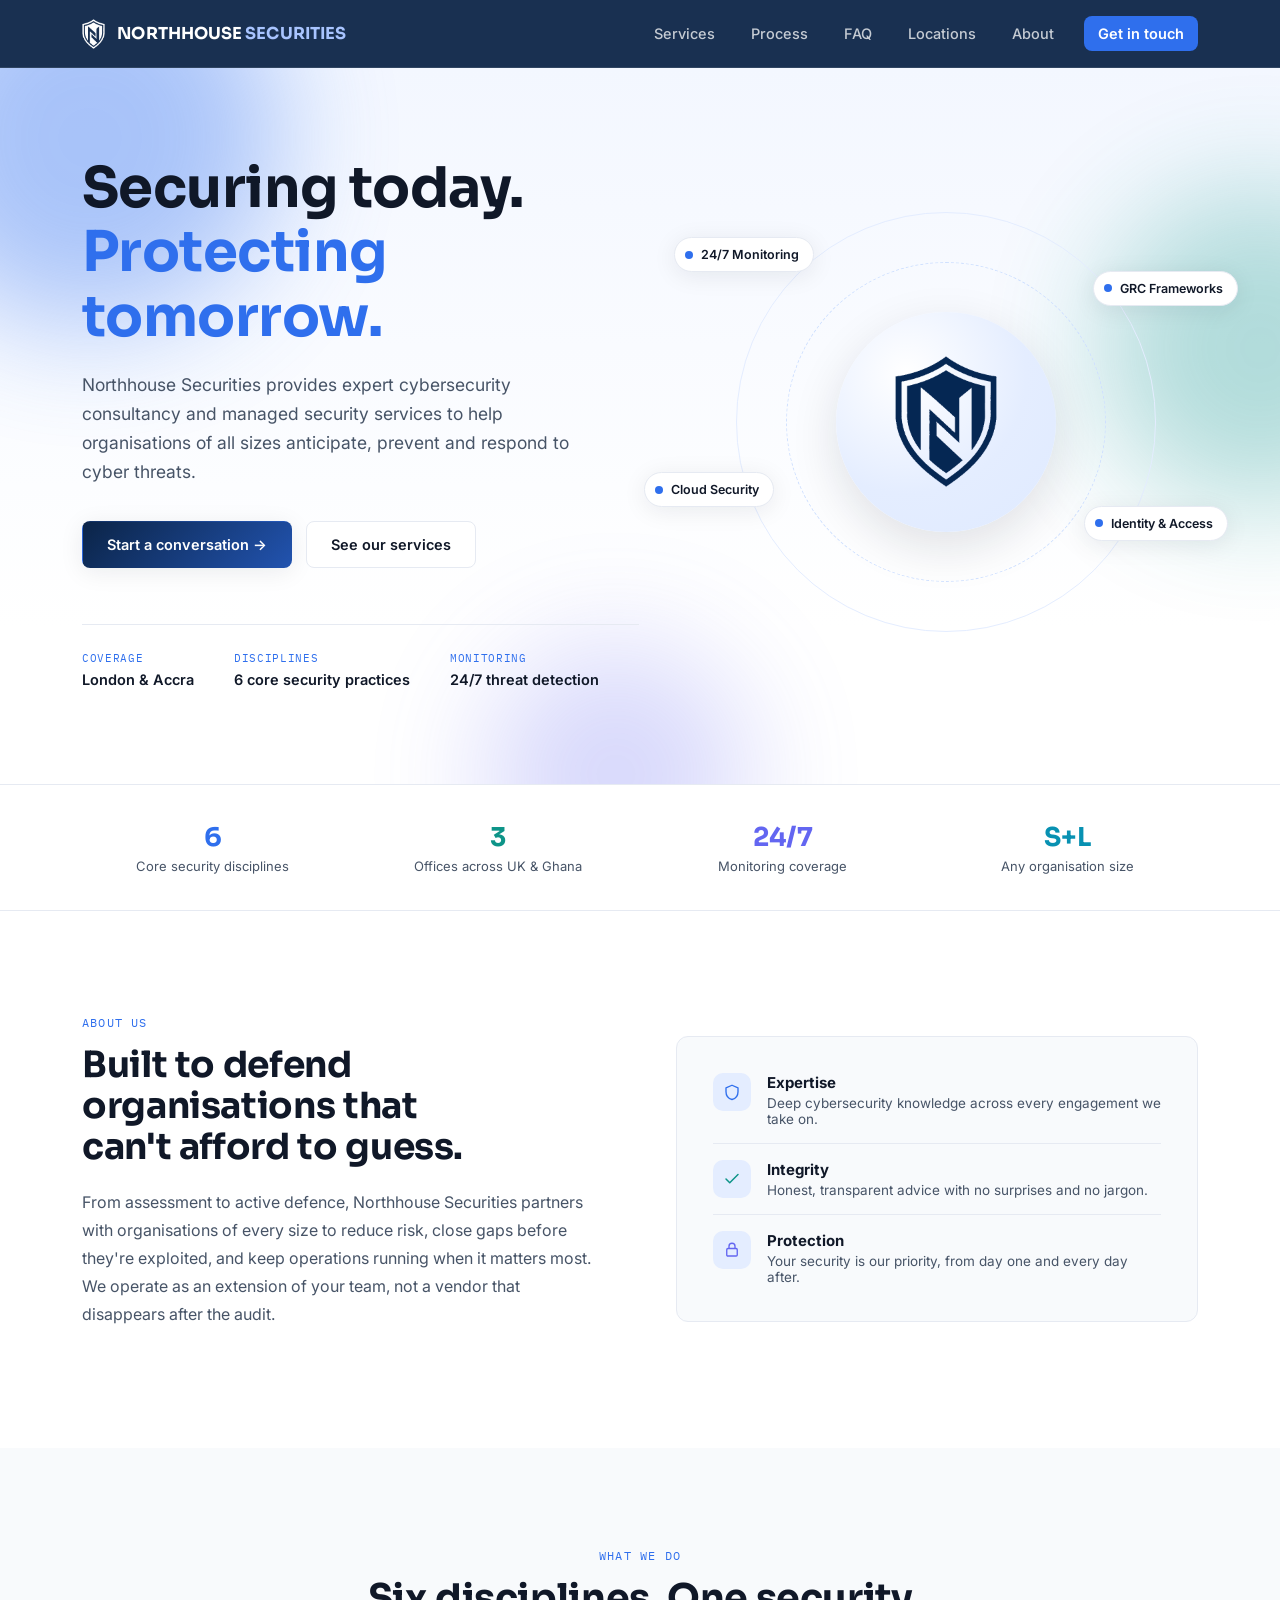
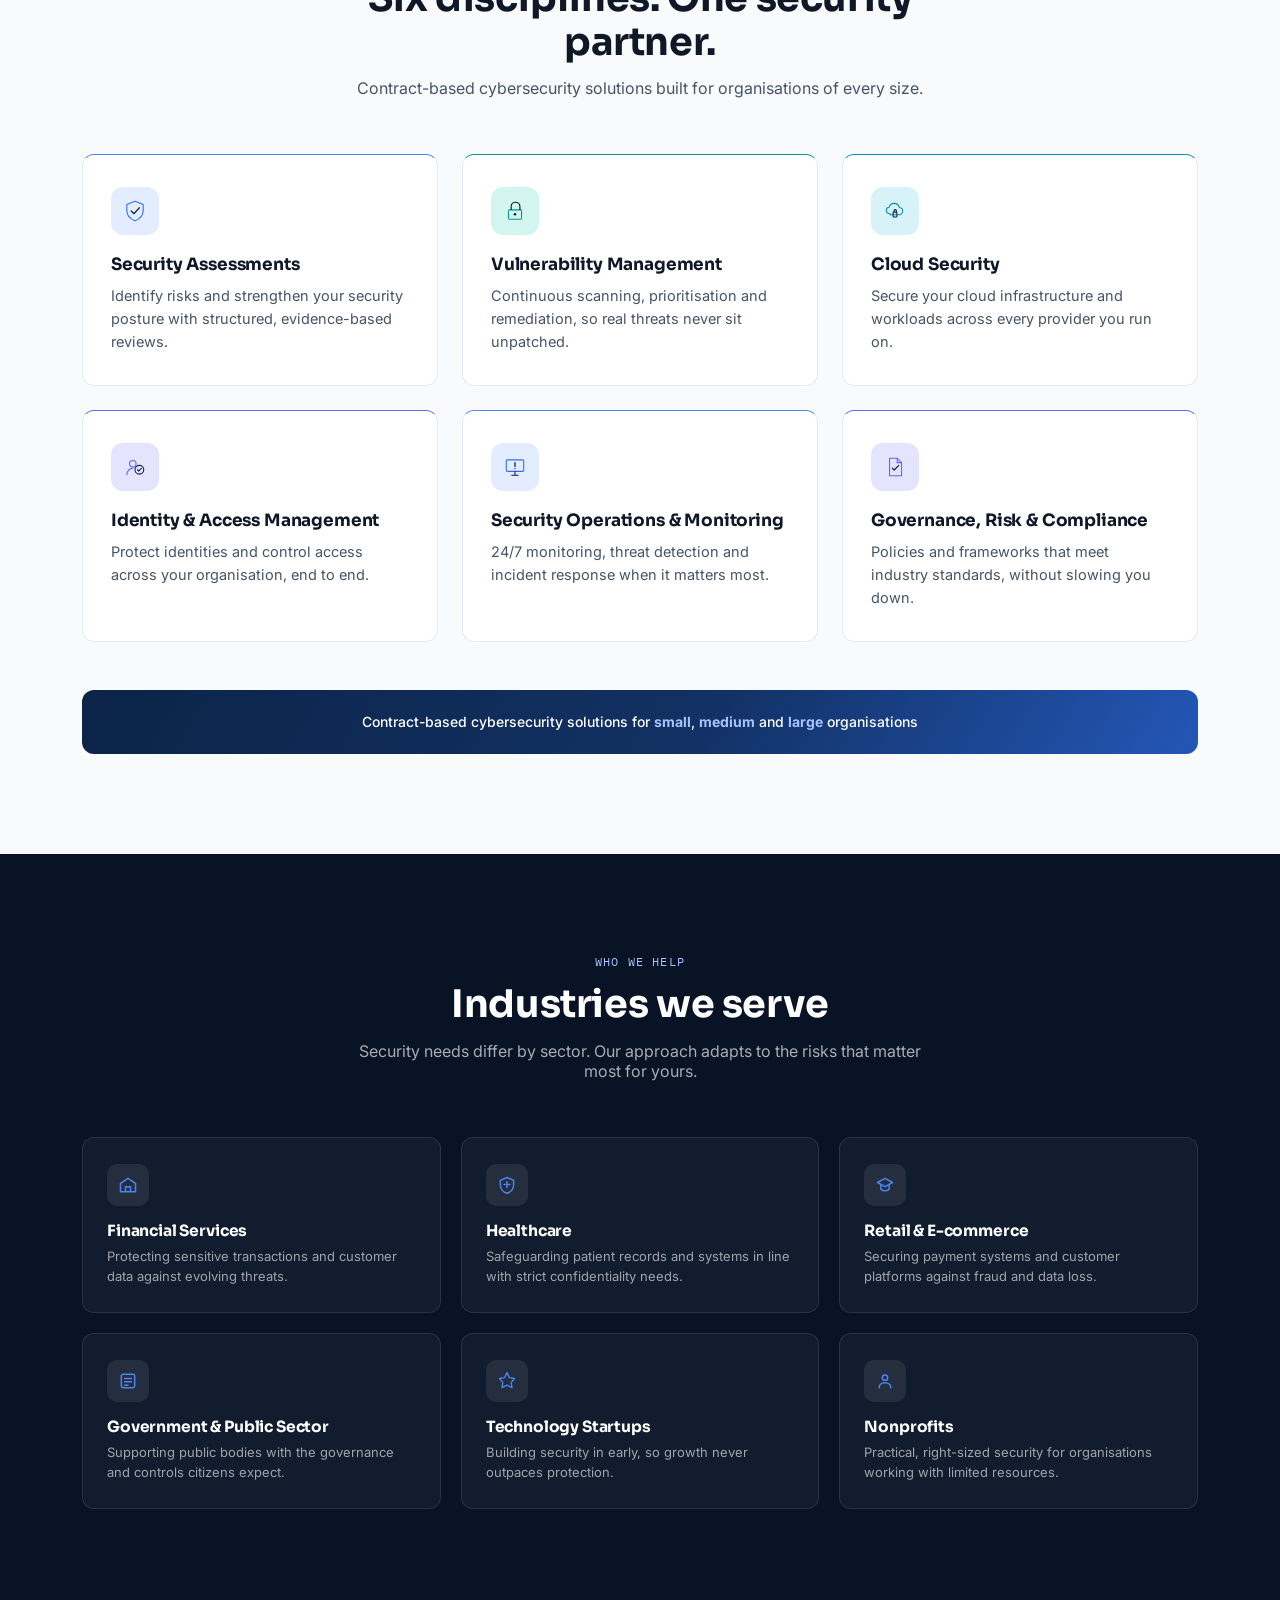
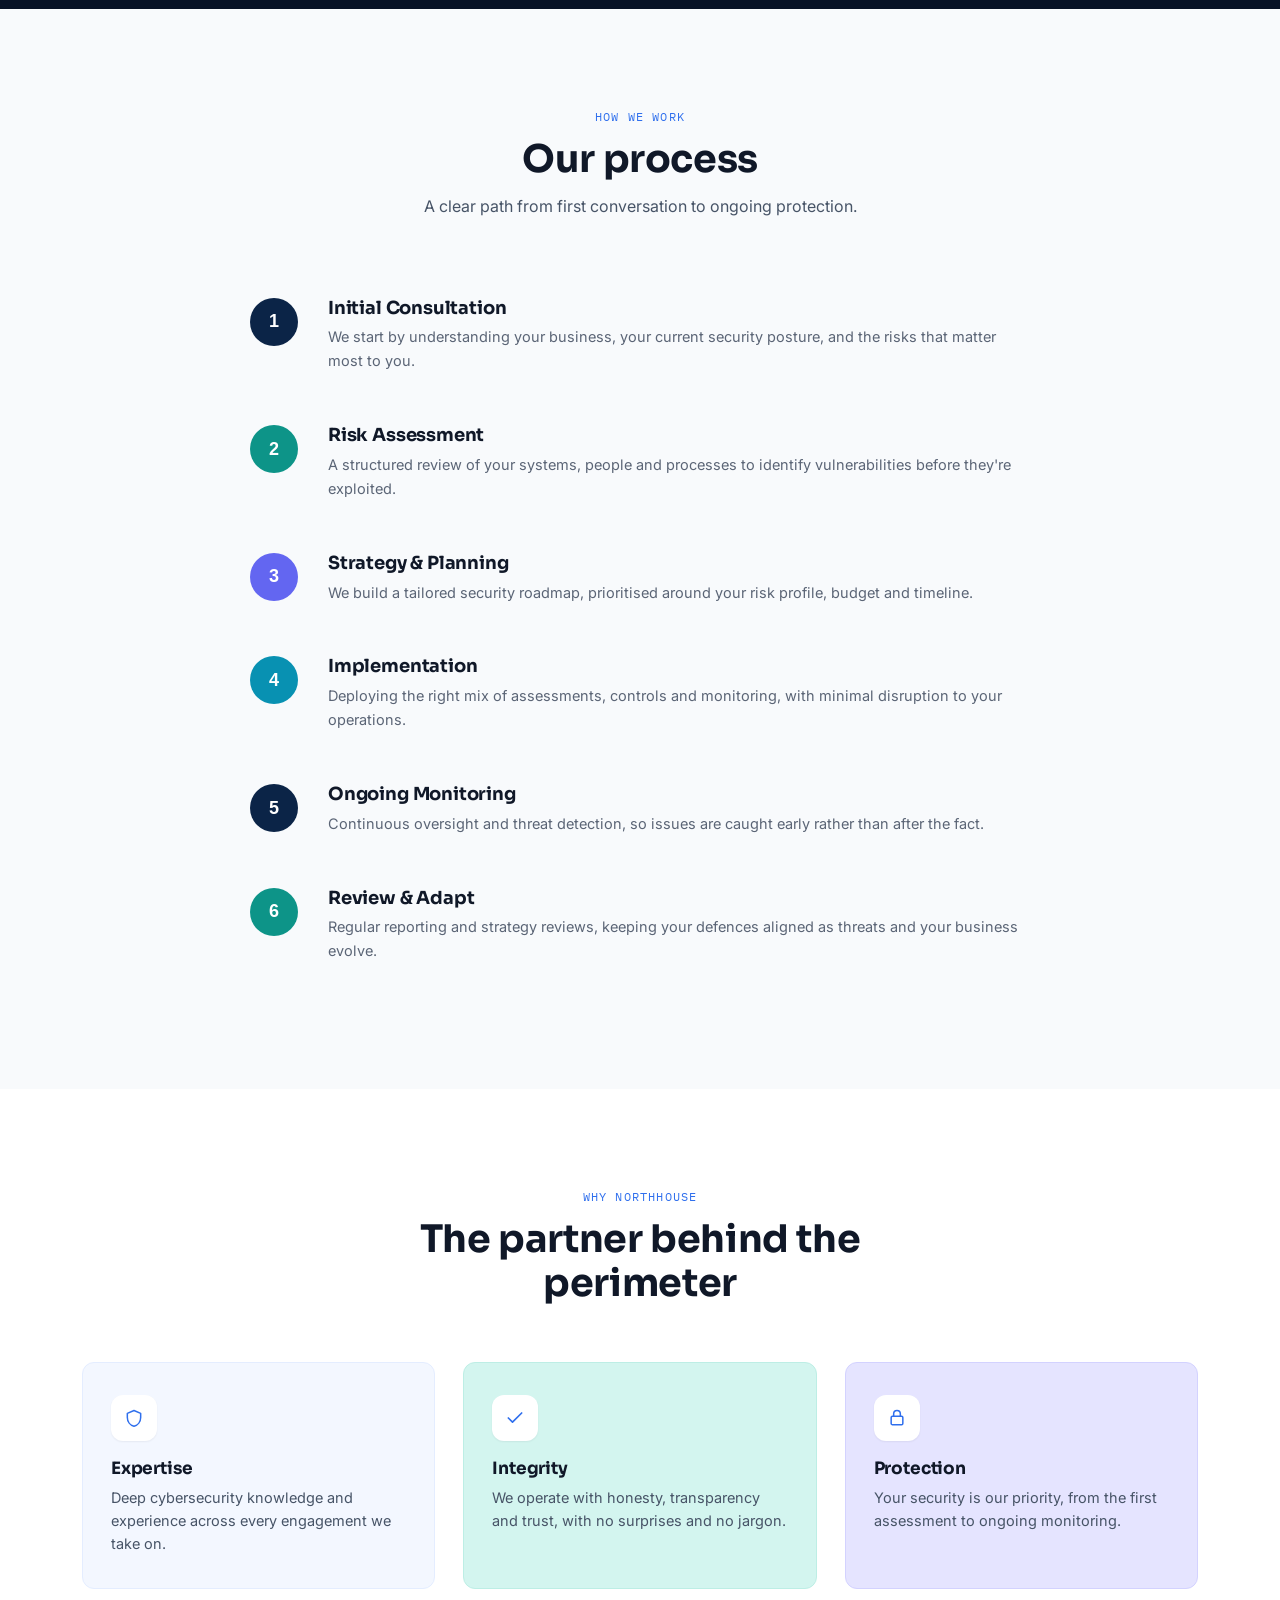
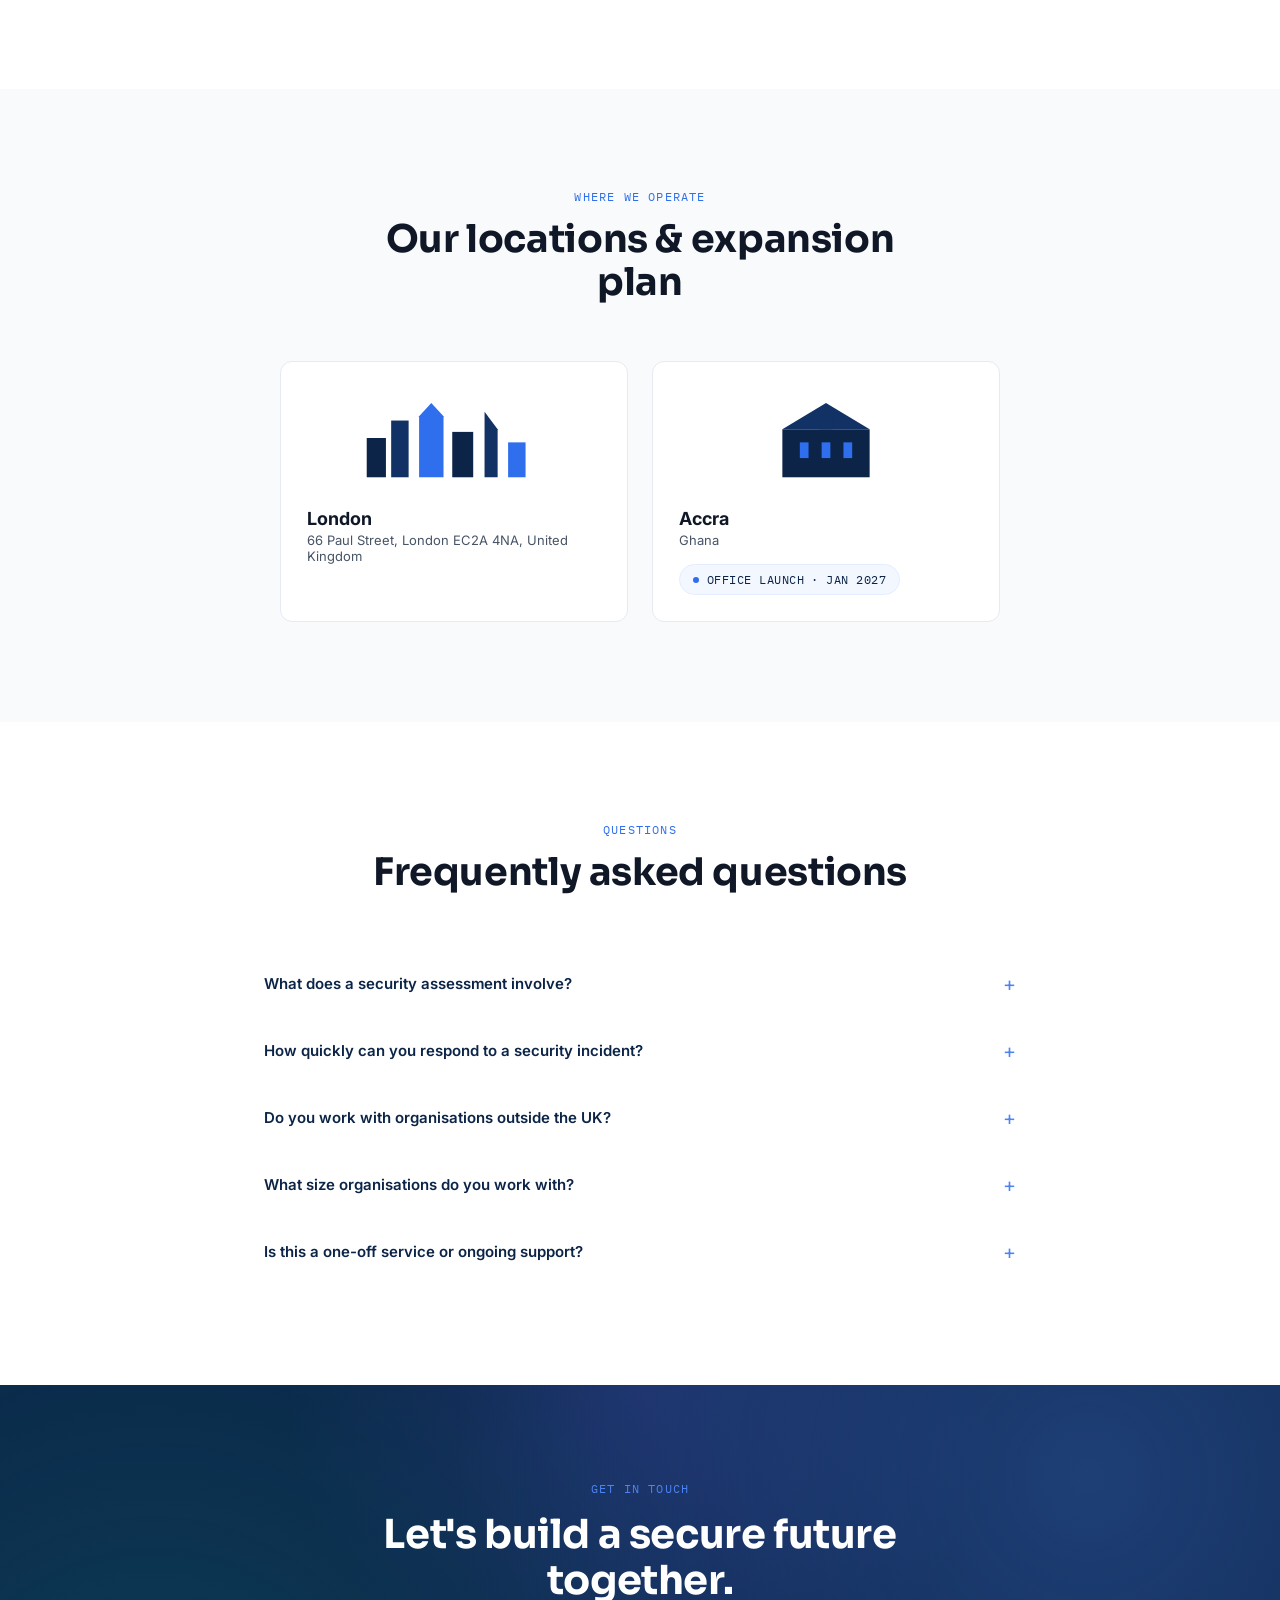
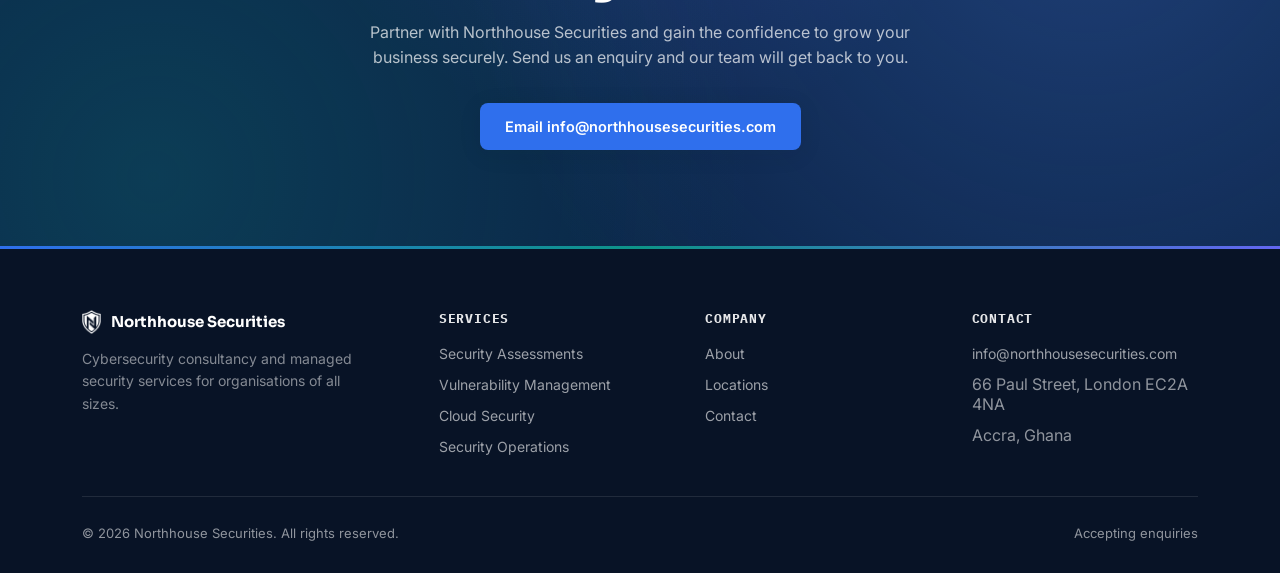
==== commit a041f7ac: "Add files via upload" ====
--- a/index.html
+++ b/index.html
@@ -26,6 +26,8 @@
     </button>
     <nav class="primary">
       <a href="#services">Services</a>
+      <a href="#process">Process</a>
+      <a href="#faq">FAQ</a>
       <a href="#locations">Locations</a>
       <a href="#about">About</a>
       <a href="#contact" class="nav-cta">Get in touch</a>
@@ -160,6 +162,104 @@
     </div>
   </section>
 
+  <!-- INDUSTRIES -->
+  <section class="section industries" id="industries">
+    <div class="wrap">
+      <div class="section-head" data-reveal>
+        <span class="tag">Who we help</span>
+        <h2>Industries we serve</h2>
+        <p>Security needs differ by sector. Our approach adapts to the risks that matter most for yours.</p>
+      </div>
+      <div class="industries-grid" data-reveal-group>
+        <div class="industry-card" data-reveal>
+          <div class="icon-badge"><svg width="20" height="20" viewBox="0 0 24 24" fill="none"><path d="M3 10L12 4L21 10V20H3V10Z" stroke="#4D84F2" stroke-width="1.8" stroke-linejoin="round"/><path d="M9 20V14H15V20" stroke="#4D84F2" stroke-width="1.8"/></svg></div>
+          <h3>Financial Services</h3>
+          <p>Protecting sensitive transactions and customer data against evolving threats.</p>
+        </div>
+        <div class="industry-card" data-reveal>
+          <div class="icon-badge"><svg width="20" height="20" viewBox="0 0 24 24" fill="none"><path d="M12 3L20 6.5V11.5C20 16.5 16.6 20.7 12 22C7.4 20.7 4 16.5 4 11.5V6.5L12 3Z" stroke="#4D84F2" stroke-width="1.8" stroke-linejoin="round"/><path d="M12 8V15M8.5 11.5H15.5" stroke="#4D84F2" stroke-width="1.8" stroke-linecap="round"/></svg></div>
+          <h3>Healthcare</h3>
+          <p>Safeguarding patient records and systems in line with strict confidentiality needs.</p>
+        </div>
+        <div class="industry-card" data-reveal>
+          <div class="icon-badge"><svg width="20" height="20" viewBox="0 0 24 24" fill="none"><path d="M3 9L12 4L21 9L12 14L3 9Z" stroke="#4D84F2" stroke-width="1.8" stroke-linejoin="round"/><path d="M7 12V17C7 17 9 19 12 19C15 19 17 17 17 17V12" stroke="#4D84F2" stroke-width="1.8" stroke-linejoin="round"/></svg></div>
+          <h3>Retail &amp; E-commerce</h3>
+          <p>Securing payment systems and customer platforms against fraud and data loss.</p>
+        </div>
+        <div class="industry-card" data-reveal>
+          <div class="icon-badge"><svg width="20" height="20" viewBox="0 0 24 24" fill="none"><rect x="4" y="4" width="16" height="16" rx="2" stroke="#4D84F2" stroke-width="1.8"/><path d="M8 9H16M8 13H16M8 17H12" stroke="#4D84F2" stroke-width="1.8" stroke-linecap="round"/></svg></div>
+          <h3>Government &amp; Public Sector</h3>
+          <p>Supporting public bodies with the governance and controls citizens expect.</p>
+        </div>
+        <div class="industry-card" data-reveal>
+          <div class="icon-badge"><svg width="20" height="20" viewBox="0 0 24 24" fill="none"><path d="M12 2L15 8L21 9L17 14L18 20L12 17L6 20L7 14L3 9L9 8L12 2Z" stroke="#4D84F2" stroke-width="1.6" stroke-linejoin="round"/></svg></div>
+          <h3>Technology Startups</h3>
+          <p>Building security in early, so growth never outpaces protection.</p>
+        </div>
+        <div class="industry-card" data-reveal>
+          <div class="icon-badge"><svg width="20" height="20" viewBox="0 0 24 24" fill="none"><circle cx="12" cy="8" r="3.2" stroke="#4D84F2" stroke-width="1.8"/><path d="M5 20C5 16.5 8.1 14 12 14C15.9 14 19 16.5 19 20" stroke="#4D84F2" stroke-width="1.8" stroke-linecap="round"/></svg></div>
+          <h3>Nonprofits</h3>
+          <p>Practical, right-sized security for organisations working with limited resources.</p>
+        </div>
+      </div>
+    </div>
+  </section>
+
+  <!-- PROCESS -->
+  <section class="section process" id="process">
+    <div class="wrap">
+      <div class="section-head" data-reveal>
+        <span class="tag">How we work</span>
+        <h2>Our process</h2>
+        <p>A clear path from first conversation to ongoing protection.</p>
+      </div>
+      <div class="process-list">
+        <div class="process-item" data-reveal>
+          <div class="step-num">1</div>
+          <div>
+            <h3>Initial Consultation</h3>
+            <p>We start by understanding your business, your current security posture, and the risks that matter most to you.</p>
+          </div>
+        </div>
+        <div class="process-item step-teal" data-reveal>
+          <div class="step-num">2</div>
+          <div>
+            <h3>Risk Assessment</h3>
+            <p>A structured review of your systems, people and processes to identify vulnerabilities before they're exploited.</p>
+          </div>
+        </div>
+        <div class="process-item step-indigo" data-reveal>
+          <div class="step-num">3</div>
+          <div>
+            <h3>Strategy &amp; Planning</h3>
+            <p>We build a tailored security roadmap, prioritised around your risk profile, budget and timeline.</p>
+          </div>
+        </div>
+        <div class="process-item step-cyan" data-reveal>
+          <div class="step-num">4</div>
+          <div>
+            <h3>Implementation</h3>
+            <p>Deploying the right mix of assessments, controls and monitoring, with minimal disruption to your operations.</p>
+          </div>
+        </div>
+        <div class="process-item" data-reveal>
+          <div class="step-num">5</div>
+          <div>
+            <h3>Ongoing Monitoring</h3>
+            <p>Continuous oversight and threat detection, so issues are caught early rather than after the fact.</p>
+          </div>
+        </div>
+        <div class="process-item step-teal" data-reveal>
+          <div class="step-num">6</div>
+          <div>
+            <h3>Review &amp; Adapt</h3>
+            <p>Regular reporting and strategy reviews, keeping your defences aligned as threats and your business evolve.</p>
+          </div>
+        </div>
+      </div>
+    </div>
+  </section>
+
   <!-- VALUES -->
   <section class="section values">
     <div class="wrap">
@@ -224,6 +324,38 @@
     </div>
   </section>
 
+  <!-- FAQ -->
+  <section class="section faq" id="faq">
+    <div class="wrap">
+      <div class="section-head" data-reveal>
+        <span class="tag">Questions</span>
+        <h2>Frequently asked questions</h2>
+      </div>
+      <div class="faq-list">
+        <div class="faq-item">
+          <button class="faq-question">What does a security assessment involve?<span class="plus">+</span></button>
+          <div class="faq-answer"><div class="faq-answer-inner">We review your systems, infrastructure and processes to identify vulnerabilities, then provide a clear, prioritised report with practical recommendations, not just a list of problems.</div></div>
+        </div>
+        <div class="faq-item">
+          <button class="faq-question">How quickly can you respond to a security incident?<span class="plus">+</span></button>
+          <div class="faq-answer"><div class="faq-answer-inner">Response times depend on the nature of the engagement and what's agreed in your contract. We talk through expected response times upfront, so there's no ambiguity if something urgent comes up.</div></div>
+        </div>
+        <div class="faq-item">
+          <button class="faq-question">Do you work with organisations outside the UK?<span class="plus">+</span></button>
+          <div class="faq-answer"><div class="faq-answer-inner">Yes. With offices in London and Accra, and remote consultations available, location isn't a barrier to working with us.</div></div>
+        </div>
+        <div class="faq-item">
+          <button class="faq-question">What size organisations do you work with?<span class="plus">+</span></button>
+          <div class="faq-answer"><div class="faq-answer-inner">We work on a contract basis with small, medium and large organisations alike. Our approach scales to fit your size, budget and risk profile.</div></div>
+        </div>
+        <div class="faq-item">
+          <button class="faq-question">Is this a one-off service or ongoing support?<span class="plus">+</span></button>
+          <div class="faq-answer"><div class="faq-answer-inner">Both are available. Some clients need a single assessment, others want continuous monitoring and support. We'll help you figure out which fits your situation.</div></div>
+        </div>
+      </div>
+    </div>
+  </section>
+
   <!-- CTA / CONTACT -->
   <section class="cta-section" id="contact">
     <div class="wrap cta-inner">
--- a/styles.css
+++ b/styles.css
@@ -495,6 +495,76 @@
 }
 .contract-banner strong{ color:var(--blue-300); font-weight:700; }
 
+/* ---------- INDUSTRIES ---------- */
+.industries{ background:var(--navy-950); }
+.industries .section-head .tag{ color:var(--blue-300); }
+.industries .section-head h2{ color:var(--white); }
+.industries .section-head p{ color:rgba(255,255,255,0.65); }
+.industries-grid{
+  display:grid;
+  grid-template-columns:repeat(3,1fr);
+  gap:20px;
+}
+.industry-card{
+  background:rgba(255,255,255,0.04);
+  border:1px solid rgba(255,255,255,0.1);
+  border-radius:var(--radius);
+  padding:26px 24px;
+  transition:transform .18s ease, background .18s ease;
+}
+.industry-card:hover{ transform:translateY(-3px); background:rgba(255,255,255,0.07); }
+.industry-card .icon-badge{
+  width:42px; height:42px; border-radius:10px;
+  background:rgba(255,255,255,0.08);
+  display:flex; align-items:center; justify-content:center;
+  margin-bottom:16px;
+}
+.industry-card h3{ color:var(--white); font-size:15.5px; margin-bottom:6px; }
+.industry-card p{ font-size:13px; line-height:1.55; color:rgba(255,255,255,0.6); margin:0; }
+
+/* ---------- PROCESS ---------- */
+.process{ background:var(--gray-50); }
+.process-list{ max-width:780px; margin:0 auto; }
+.process-item{
+  display:grid;
+  grid-template-columns:56px 1fr;
+  gap:22px;
+  padding:26px 0;
+  border-bottom:1px solid var(--gray-100);
+}
+.process-item:last-child{ border-bottom:none; }
+.process-item .step-num{
+  width:48px; height:48px; border-radius:50%;
+  background:var(--navy-900); color:var(--white);
+  display:flex; align-items:center; justify-content:center;
+  font-family:'Archivo', sans-serif; font-weight:800; font-size:18px;
+}
+.process-item.step-teal .step-num{ background:var(--teal-600); }
+.process-item.step-indigo .step-num{ background:var(--indigo-600); }
+.process-item.step-cyan .step-num{ background:var(--cyan-600); }
+.process-item h3{ font-size:18px; margin-bottom:7px; }
+.process-item p{ font-size:14.5px; line-height:1.65; color:#5b6576; margin:0; }
+
+/* ---------- FAQ ---------- */
+.faq{ background:var(--white); }
+.faq-list{
+  max-width:800px; margin:0 auto;
+  display:flex; flex-direction:column; gap:1px;
+  background:var(--gray-100); border:1px solid var(--gray-100);
+  border-radius:var(--radius); overflow:hidden;
+}
+.faq-item{ background:var(--white); }
+.faq-question{
+  width:100%; text-align:left; background:none; border:none; cursor:pointer;
+  padding:21px 24px; display:flex; align-items:center; justify-content:space-between; gap:16px;
+  font-family:'Inter',sans-serif; font-size:15px; font-weight:600; color:var(--navy-900);
+}
+.faq-question .plus{ font-size:20px; color:var(--blue-500); flex:none; transition:transform .2s ease; font-weight:400; }
+.faq-item.open .faq-question .plus{ transform:rotate(45deg); }
+.faq-answer{ max-height:0; overflow:hidden; transition:max-height .3s ease; }
+.faq-item.open .faq-answer{ max-height:400px; }
+.faq-answer-inner{ padding:0 24px 21px; font-size:14px; line-height:1.7; color:#5b6576; }
+
 /* ---------- VALUES ---------- */
 .values{ background:var(--white); }
 .values-grid{
@@ -663,6 +733,7 @@
   .hero-graphic{ display:none; }
   .mission-inner{ grid-template-columns:1fr; gap:36px; }
   .services-grid{ grid-template-columns:1fr 1fr; }
+  .industries-grid{ grid-template-columns:1fr 1fr; }
   .values-grid{ grid-template-columns:1fr; }
   .timeline{ grid-template-columns:1fr; }
   .footer-grid{ grid-template-columns:1fr 1fr; }
@@ -695,6 +766,9 @@
   .hero{ padding:64px 0 56px; }
   .hero-meta{ flex-direction:column; gap:16px; }
   .services-grid{ grid-template-columns:1fr; }
+  .industries-grid{ grid-template-columns:1fr; }
+  .process-item{ grid-template-columns:40px 1fr; gap:14px; }
+  .process-item .step-num{ width:40px; height:40px; font-size:15px; }
   .footer-grid{ grid-template-columns:1fr; gap:32px; }
   .footer-bottom{ flex-direction:column; }
 }
